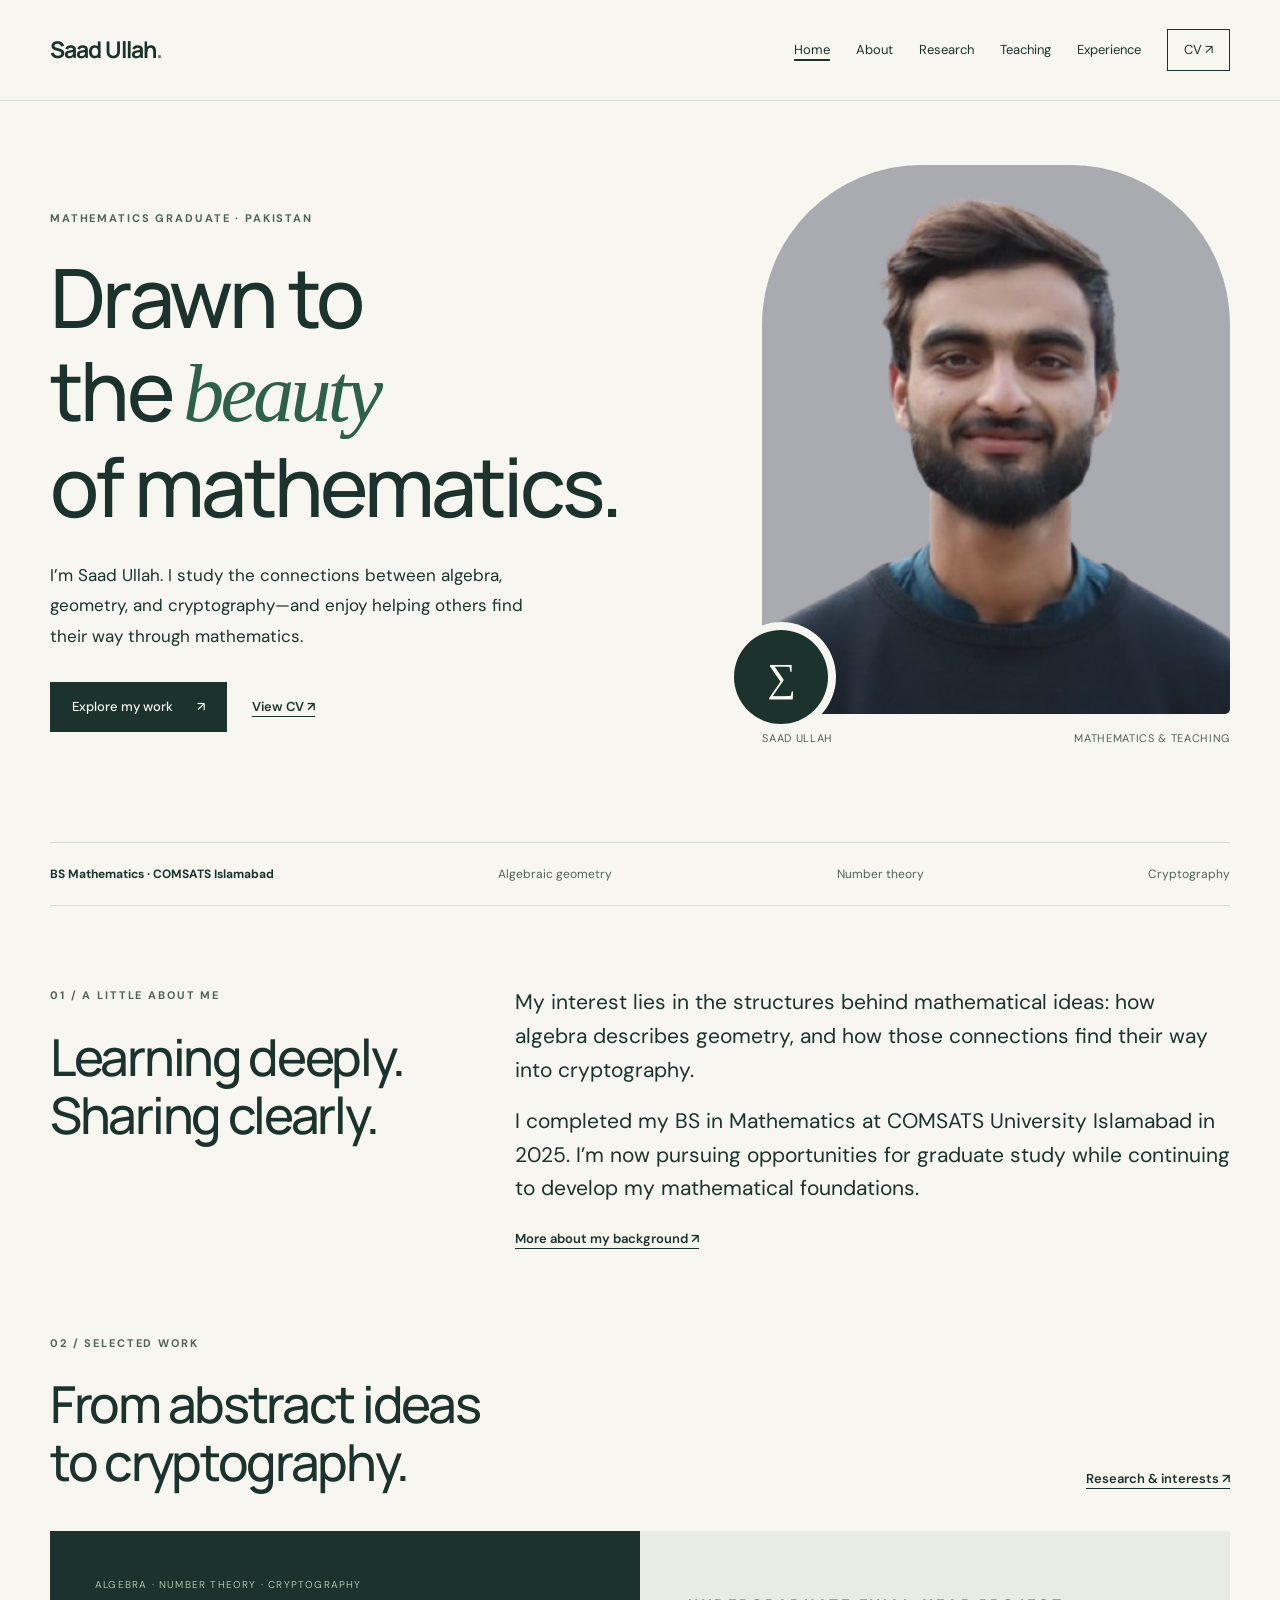
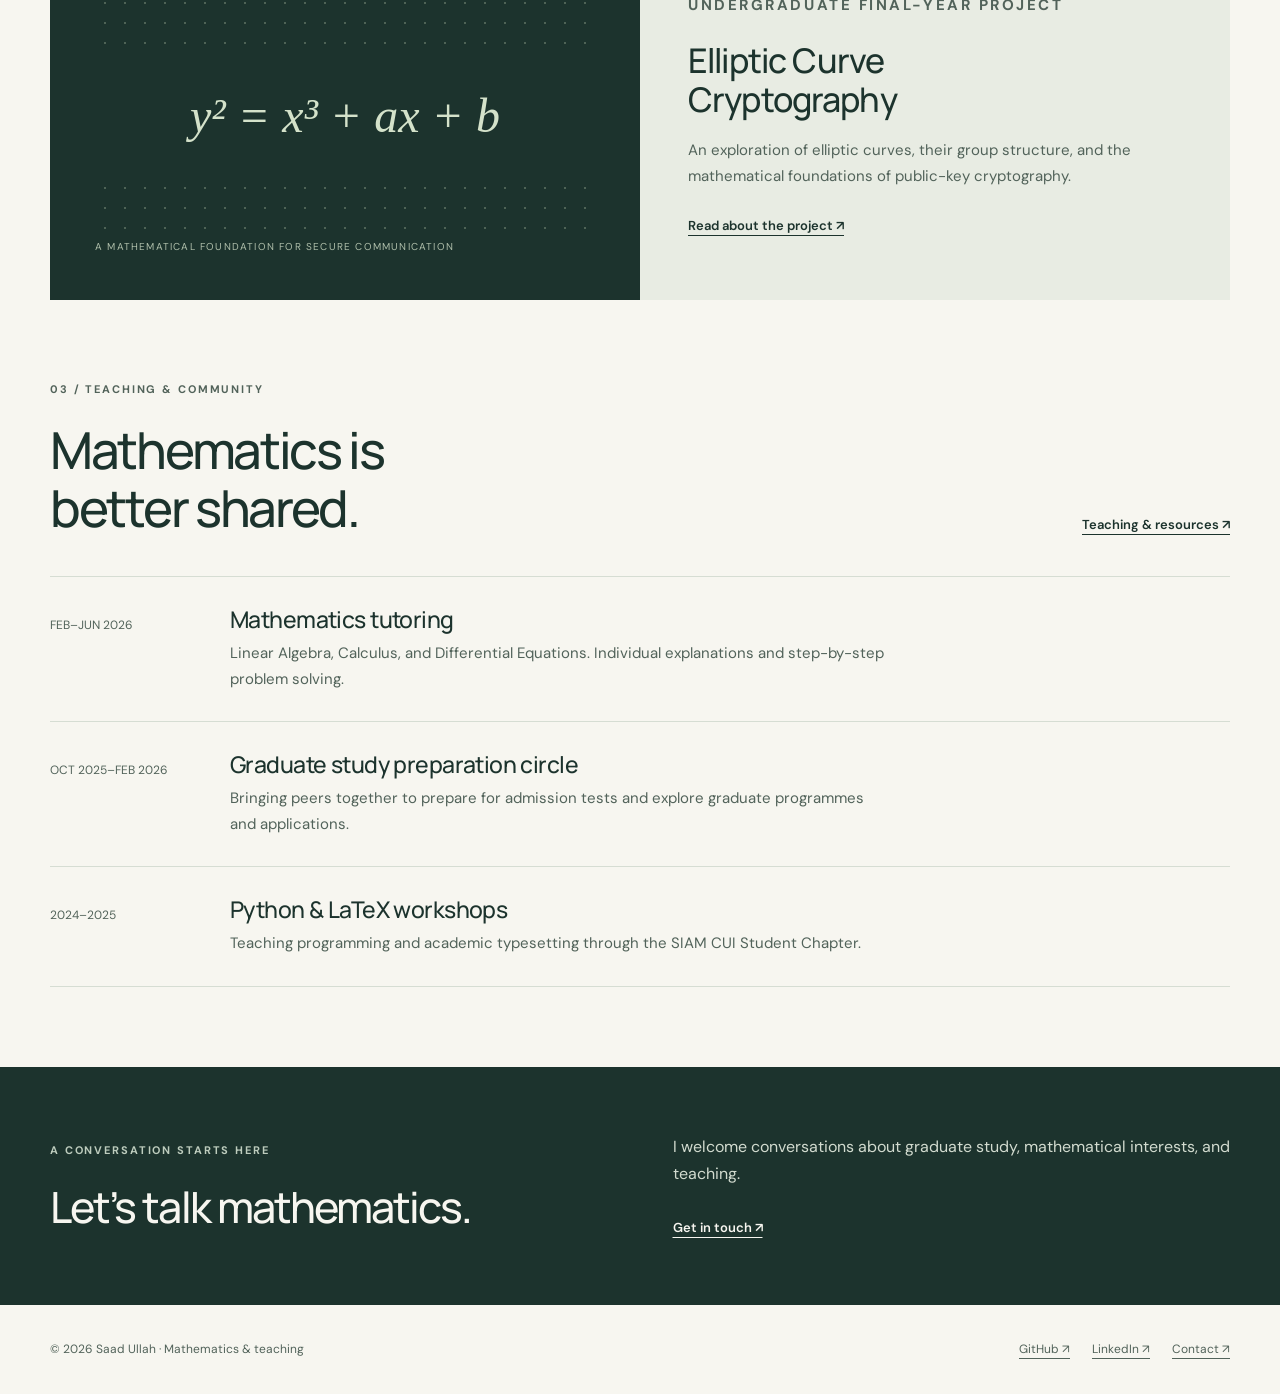
==== index.html @ 22670fd3 "Redesign academic portfolio with teaching, peer learning and resource pages" ====
<!doctype html>
<html lang="en"><head><meta charset="utf-8"><meta name="viewport" content="width=device-width, initial-scale=1"><title>Mathematics, curiosity &amp; connection | Saad Ullah</title><meta name="description" content="Saad Ullah is a mathematics graduate from COMSATS University Islamabad, interested in algebraic geometry, number theory, and elliptic curve cryptography."><meta name="theme-color" content="#1c332d"><meta property="og:title" content="Mathematics, curiosity &amp; connection | Saad Ullah"><meta property="og:description" content="Saad Ullah is a mathematics graduate from COMSATS University Islamabad, interested in algebraic geometry, number theory, and elliptic curve cryptography."><meta property="og:type" content="website"><meta property="og:image" content="https://saad-ullah.pages.dev/images/profile.png"><link rel="icon" href="assets/favicon.svg" type="image/svg+xml"><link rel="stylesheet" href="assets/site.css"><script src="assets/site.js" defer></script></head><body><a class="skip" href="#main">Skip to content</a><header class="site-header"><div class="wrap header-inner"><a class="brand" href="index.html">Saad Ullah<span>.</span></a><button class="menu-toggle" hidden aria-controls="navigation" aria-expanded="false" aria-label="Toggle navigation">Menu ☰</button><nav class="nav" id="navigation" aria-label="Main navigation"><a href="index.html" aria-current="page" >Home</a><a href="about.html"  >About</a><a href="research.html"  >Research</a><a href="teaching.html"  >Teaching</a><a href="achievements.html"  >Experience</a><a href="cv.html"  class="nav-cv">CV ↗</a></nav></div></header><main id="main"><div class="wrap"><section class="hero"><div><p class="eyebrow">Mathematics graduate · Pakistan</p><h1>Drawn to<br>the <em>beauty</em><br>of mathematics.</h1><p class="lead">I’m Saad Ullah. I study the connections between algebra, geometry, and cryptography—and enjoy helping others find their way through mathematics.</p><div class="actions"><a class="button" href="research.html">Explore my work <span>↗</span></a><a class="text-link" href="cv.html">View CV ↗</a></div></div><figure class="hero-media"><div class="portrait-frame"><img src="images/profile.png" alt="Saad Ullah" width="440" height="520" fetchpriority="high"></div><span class="hero-mark" aria-hidden="true">∑</span><figcaption class="portrait-caption"><span>SAAD ULLAH</span><span>MATHEMATICS &amp; TEACHING</span></figcaption></figure></section><div class="strip"><span>BS Mathematics · COMSATS Islamabad</span><span>Algebraic geometry</span><span>Number theory</span><span>Cryptography</span></div><section class="section intro-grid"><div><p class="eyebrow">01 / A little about me</p><h2>Learning deeply.<br>Sharing clearly.</h2></div><div class="intro-copy"><p>My interest lies in the structures behind mathematical ideas: how algebra describes geometry, and how those connections find their way into cryptography.</p><p>I completed my BS in Mathematics at COMSATS University Islamabad in 2025. I’m now pursuing opportunities for graduate study while continuing to develop my mathematical foundations.</p><a class="text-link" href="about.html">More about my background ↗</a></div></section><section class="section" style="padding-top:0"><div class="section-top"><div><p class="eyebrow">02 / Selected work</p><h2>From abstract ideas<br>to cryptography.</h2></div><a class="text-link" href="research.html">Research &amp; interests ↗</a></div><article class="feature"><div class="feature-art" aria-label="Elliptic curve equation"><small>Algebra · Number theory · Cryptography</small><div class="math-dots" aria-hidden="true"></div><p class="equation">y² = x³ + ax + b</p><div class="math-dots" aria-hidden="true"></div><small>A mathematical foundation for secure communication</small></div><div class="feature-copy"><p class="eyebrow">Undergraduate final-year project</p><h3>Elliptic Curve<br>Cryptography</h3><p>An exploration of elliptic curves, their group structure, and the mathematical foundations of public-key cryptography.</p><a class="text-link" href="research.html#ecc">Read about the project ↗</a></div></article></section><section class="section" style="padding-top:0"><div class="section-top"><div><p class="eyebrow">03 / Teaching &amp; community</p><h2>Mathematics is<br>better shared.</h2></div><a class="text-link" href="teaching.html">Teaching &amp; resources ↗</a></div><div class="rows"><article class="row"><p class="date">FEB–JUN 2026</p><div><h3>Mathematics tutoring</h3><p>Linear Algebra, Calculus, and Differential Equations. Individual explanations and step-by-step problem solving.</p></div></article><article class="row"><p class="date">OCT 2025–FEB 2026</p><div><h3>Graduate study preparation circle</h3><p>Bringing peers together to prepare for admission tests and explore graduate programmes and applications.</p></div></article><article class="row"><p class="date">2024–2025</p><div><h3>Python &amp; LaTeX workshops</h3><p>Teaching programming and academic typesetting through the SIAM CUI Student Chapter.</p></div></article></div></section></div></main><section class="dark-section"><div class="wrap dark-inner"><div><p class="eyebrow">A conversation starts here</p><h2>Let’s talk mathematics.</h2></div><div><p>I welcome conversations about graduate study, mathematical interests, and teaching.</p><div class="actions"><a class="text-link" href="mailto:saadabbasi3018@gmail.com">Get in touch ↗</a></div></div></div></section><footer class="footer"><div class="wrap footer-inner"><p>© 2026 Saad Ullah · Mathematics &amp; teaching</p><div class="footer-links"><a href="https://github.com/saadullah-m">GitHub ↗</a><a href="https://linkedin.com/in/saad-ullah-490305202">LinkedIn ↗</a><a href="contact.html">Contact ↗</a></div></div></footer></body></html>
---- assets/site.css ----
@import url('https://fonts.googleapis.com/css2?family=DM+Sans:wght@400;500;600;700&family=Manrope:wght@400;500;600;700;800&display=swap');
:root{--paper:#f7f6f0;--ink:#1c332d;--muted:#52635a;--line:#d6ddd3;--accent:#2d614b;--wash:#e8ece3;--white:#fffefa;--serif:Georgia,'Times New Roman',serif;--sans:'DM Sans',Arial,sans-serif;--head:'Manrope',Arial,sans-serif}
*{box-sizing:border-box}html{scroll-behavior:smooth;scroll-padding-top:100px}body{margin:0;background:var(--paper);color:var(--ink);font:16px/1.7 var(--sans)}a{color:inherit;text-underline-offset:5px}a:hover{color:var(--accent)}img{display:block;max-width:100%;height:auto}button{font:inherit;cursor:pointer}h1,h2,h3,p,figure{margin:0}h1,h2,h3{font-family:var(--head);font-weight:500;line-height:1.13;letter-spacing:-.045em}h1{font-size:clamp(44px,6.4vw,88px)}h2{font-size:clamp(30px,4vw,51px)}h3{font-size:25px;letter-spacing:-.025em}p+p{margin-top:18px}p{max-width:66ch}.wrap{width:min(1180px,calc(100% - 96px));margin:auto}.skip{position:fixed;top:-80px;left:16px;padding:12px;background:var(--ink);color:white;z-index:99}.skip:focus{top:10px}a:focus-visible,button:focus-visible,summary:focus-visible{outline:3px solid #a16b2e;outline-offset:5px}.site-header{border-bottom:1px solid var(--line);position:relative;z-index:10}.header-inner{min-height:100px;display:flex;align-items:center;justify-content:space-between;gap:24px}.brand{font-family:var(--head);font-size:23px;font-weight:700;text-decoration:none;letter-spacing:-1px}.brand span{color:#69836d}.nav{display:flex;align-items:center;gap:26px}.nav a{font-size:13px;text-decoration:none}.nav a[aria-current=page]{text-decoration:underline;text-decoration-thickness:2px}.nav .nav-cv{border:1px solid var(--ink);padding:9px 16px}.menu-toggle{display:none;background:none;border:1px solid var(--line);padding:8px 12px;color:var(--ink)}.eyebrow{text-transform:uppercase;letter-spacing:.17em;font-size:11px;font-weight:700;color:var(--muted);margin-bottom:23px}.hero{padding:64px 0 66px;display:grid;grid-template-columns:1.25fr 1fr;align-items:center;gap:65px}.hero h1 em{font-family:var(--serif);font-weight:400;color:var(--accent)}.hero .lead{font-size:17px;line-height:1.8;margin-top:27px;max-width:41ch}.hero-media{position:relative;padding:0 0 28px 28px}.portrait-frame{background:#dce4d8;overflow:hidden;aspect-ratio:4/4.7;border-radius:160px 160px 5px 5px}.portrait-frame img{width:100%;height:100%;object-fit:cover;object-position:50% 25%}.portrait-caption{display:flex;justify-content:space-between;font-size:11px;margin-top:15px;letter-spacing:.06em;color:var(--muted)}.hero-mark{position:absolute;left:0;bottom:52px;background:var(--ink);color:var(--paper);width:94px;height:94px;border-radius:50%;display:grid;place-items:center;font:italic 40px var(--serif);box-shadow:0 0 0 8px var(--paper)}.actions{display:flex;align-items:center;flex-wrap:wrap;gap:25px;margin-top:30px}.button{display:inline-flex;align-items:center;gap:24px;background:var(--ink);color:var(--paper);border:1px solid var(--ink);padding:13px 21px;font-size:13px;font-weight:500;text-decoration:none}.button:hover{background:var(--accent);color:white}.text-link{font-size:13px;font-weight:600}.strip{border-top:1px solid var(--line);border-bottom:1px solid var(--line);padding:21px 0;display:flex;align-items:center;justify-content:space-between;gap:20px;color:var(--muted);font-size:12px}.strip span:first-child{font-weight:700;color:var(--ink)}.section{padding:80px 0}.section-top{display:flex;align-items:end;justify-content:space-between;gap:30px;margin-bottom:40px}.section-top h2{max-width:17ch}.intro-grid{display:grid;grid-template-columns:.7fr 1.3fr;gap:80px}.intro-grid .intro-copy{font-size:21px;line-height:1.6}.intro-copy .text-link{display:inline-block;margin-top:23px}.feature{display:grid;grid-template-columns:1fr 1fr;background:var(--wash)}.feature-art{min-height:350px;background:var(--ink);color:#d4e2ca;display:flex;flex-direction:column;justify-content:center;padding:45px}.feature-art .equation{font:italic clamp(30px,3.8vw,48px) var(--serif);text-align:center;margin:35px 0}.feature-art small{font-size:10px;letter-spacing:.12em;text-transform:uppercase;opacity:.8}.math-dots{height:60px;background-image:radial-gradient(#b9c8ac 1.5px,transparent 1.5px);background-size:20px 20px;opacity:.32}.feature-copy{padding:48px;display:flex;flex-direction:column;justify-content:center}.feature-copy h3{font-size:34px;margin-bottom:20px}.feature-copy p{font-size:15px;color:var(--muted)}.feature-copy .text-link{margin-top:26px;align-self:start}.rows{border-top:1px solid var(--line)}.row{display:grid;grid-template-columns:150px 1fr auto;gap:30px;padding:29px 0;border-bottom:1px solid var(--line);align-items:start}.row .date{font-size:12px;color:var(--muted)}.row p{margin-top:9px;font-size:15px;color:var(--muted)}.row h3{font-size:23px}.row .number{font:italic 26px var(--serif);color:#7f9180}.dark-section{background:var(--ink);color:var(--paper);padding:66px 0}.dark-section .eyebrow{color:#bdccbd}.dark-section p{color:#d2dbcf}.dark-inner{display:grid;grid-template-columns:1fr 1fr;gap:65px;align-items:center}.dark-inner h2{font-size:43px}.dark-inner a{color:var(--paper)}.footer{padding:34px 0}.footer-inner{display:flex;justify-content:space-between;align-items:center;gap:20px;font-size:12px;color:var(--muted)}.footer-links{display:flex;gap:22px}.page-heading{padding:70px 0 55px;border-bottom:1px solid var(--line)}.page-heading h1{font-size:clamp(44px,5.5vw,70px)}.page-heading .lead{margin-top:24px;color:var(--muted);font-size:19px;max-width:55ch}.prose{max-width:760px}.prose h2{font-size:32px;margin:40px 0 20px}.prose h2:first-child{margin-top:0}.prose h3{margin:25px 0 12px}.prose p,.prose li{color:var(--muted)}.split{display:grid;grid-template-columns:1.5fr .7fr;gap:70px}.aside{padding:30px;background:var(--wash);align-self:start}.aside h2,.aside h3{font-size:23px;margin-bottom:18px}.aside p{font-size:14px}.aside img{margin-bottom:25px}.tag-list{display:flex;flex-wrap:wrap;gap:9px;margin-top:20px}.tag{padding:5px 11px;border:1px solid var(--line);font-size:12px}.resource-grid{display:grid;grid-template-columns:1fr 1fr;gap:35px}.resource-group{border-top:1px solid var(--line);padding-top:23px}.resource-group h3{margin-bottom:20px}.resource-link{display:flex;justify-content:space-between;gap:15px;padding:13px 0;border-bottom:1px solid var(--line);font-size:14px;text-decoration:none}.resource-link span:last-child{flex-shrink:0}.cert-grid{display:grid;grid-template-columns:repeat(3,1fr);gap:28px}.cert{border-bottom:1px solid var(--line);padding-bottom:20px;text-decoration:none}.cert img{width:100%;height:210px;object-fit:contain;background:white;margin-bottom:15px}.cert h3{font-size:17px;line-height:1.4}.cert p{font-size:12px;color:var(--muted);margin-top:8px}.contact-big{font-size:clamp(18px,3.4vw,40px);letter-spacing:-.03em;overflow-wrap:anywhere}.contact-list{margin-top:35px}.contact-list a{display:block;padding:17px 0;border-bottom:1px solid var(--line);text-decoration:none}.cv{max-width:900px;margin:auto}.cv .row{grid-template-columns:150px 1fr}.cv h2{font-size:27px;margin:40px 0 20px}.cv h3{font-size:20px}.cv ul{padding-left:20px}.note{font-size:13px;color:var(--muted);margin-top:15px}.print-button{margin-bottom:25px}.empty-space{margin-top:30px}details{border-top:1px solid var(--line);padding:18px 0}summary{cursor:pointer;font-weight:600}details p{padding-top:14px}
@media(min-width:1400px){.hero{padding-top:85px;padding-bottom:85px}}
@media(max-width:1000px){.wrap{width:calc(100% - 56px)}.nav{gap:16px}.hero{gap:30px}.hero h1{font-size:60px}.feature-copy{padding:30px}.intro-grid{gap:35px}.split{gap:35px}}
@media(max-width:800px){.wrap{width:calc(100% - 40px)}.header-inner{min-height:80px;flex-wrap:wrap;padding:17px 0}.nav{width:100%;flex-wrap:wrap;gap:18px;padding-bottom:12px}.js .nav{display:none}.js .nav.is-open{display:flex}.js .menu-toggle{display:block}.hero{grid-template-columns:1fr 0.8fr;padding-top:42px;gap:20px}.hero h1{font-size:47px}.hero .lead{font-size:15px}.hero-media{padding-left:10px}.hero-mark{width:68px;height:68px;font-size:30px}.portrait-caption{font-size:9px}.strip{flex-wrap:wrap;justify-content:start;gap:12px 25px}.section{padding:55px 0}.intro-grid,.split,.dark-inner{grid-template-columns:1fr;gap:30px}.intro-copy{max-width:45ch}.row{grid-template-columns:115px 1fr;gap:20px}.row .number{display:none}.cert-grid{grid-template-columns:repeat(2,1fr)}.dark-inner h2{font-size:36px}}
@media(max-width:560px){.hero{grid-template-columns:1fr;gap:38px}.hero h1{font-size:57px;max-width:9ch}.hero .lead{max-width:38ch}.hero-media{width:min(100%,340px);justify-self:center}.portrait-frame{aspect-ratio:1/1.1}.hero-mark{left:0}.section-top{align-items:start;flex-direction:column;gap:20px}.feature{grid-template-columns:1fr}.feature-art{min-height:240px;padding:30px}.feature-copy{padding:30px}.row,.cv .row{grid-template-columns:1fr;gap:10px}.row h3{font-size:22px}.resource-grid,.cert-grid{grid-template-columns:1fr}.cert img{height:260px}.footer-inner{align-items:start;flex-direction:column}.footer-links{flex-wrap:wrap}.page-heading{padding:45px 0 35px}.page-heading .lead{font-size:17px}.actions{gap:22px}.intro-grid .intro-copy{font-size:19px}}
@media(prefers-reduced-motion:reduce){html{scroll-behavior:auto}}
@media print{body{background:white;font:11pt/1.45 Arial,sans-serif;color:#111}.site-header,.footer,.dark-section,.skip,.print-button,.cv-note{display:none!important}.wrap{width:100%}.section,.page-heading{padding:15px 0}.page-heading h1{font-size:30pt}.page-heading .lead{font-size:11pt}.cv h2{font-size:17pt;margin:20px 0 12px}.cv h3{font-size:12pt}.cv .row{display:block;padding:12px 0;break-inside:avoid}.row p,.row .date,.prose p{color:#222}.tag{border:none;padding:0}.cv a{text-decoration:none}.cv ul{margin:8px 0}h2,h3{break-after:avoid}@page{size:A4;margin:16mm}}
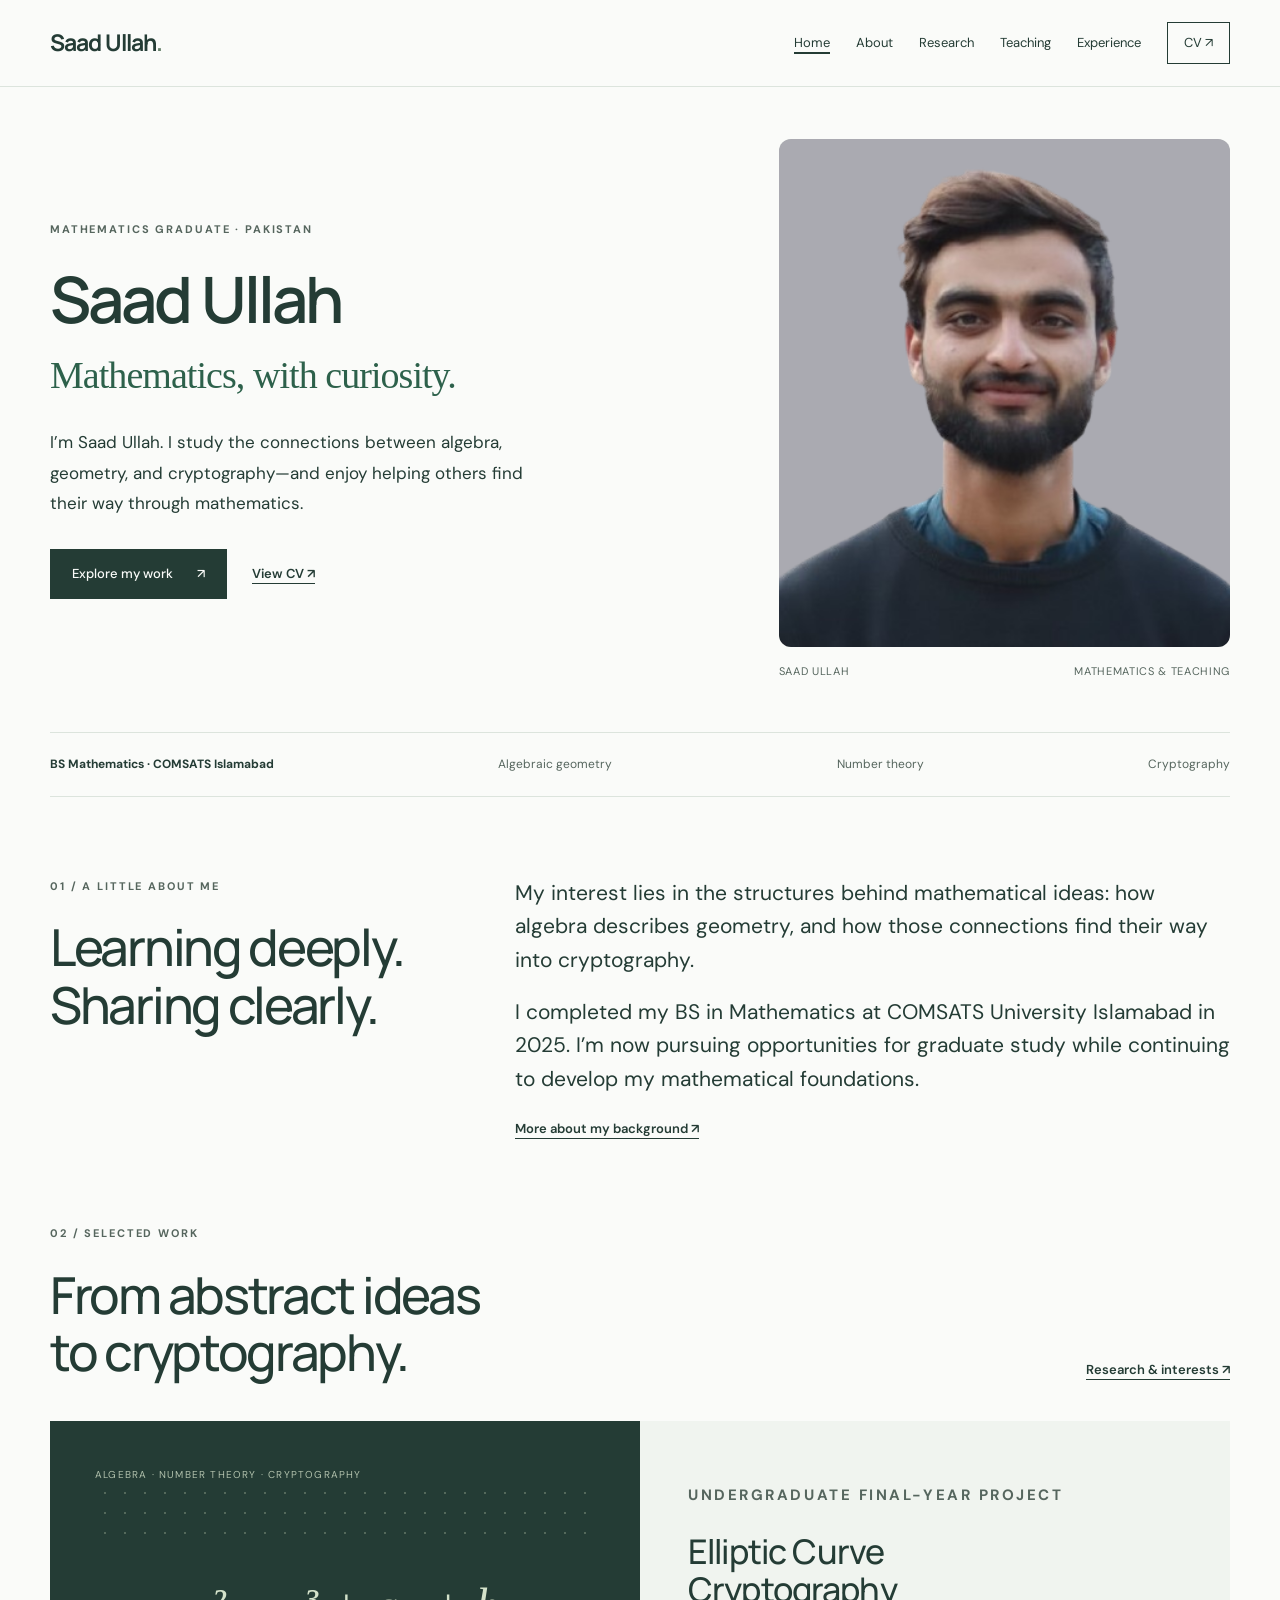
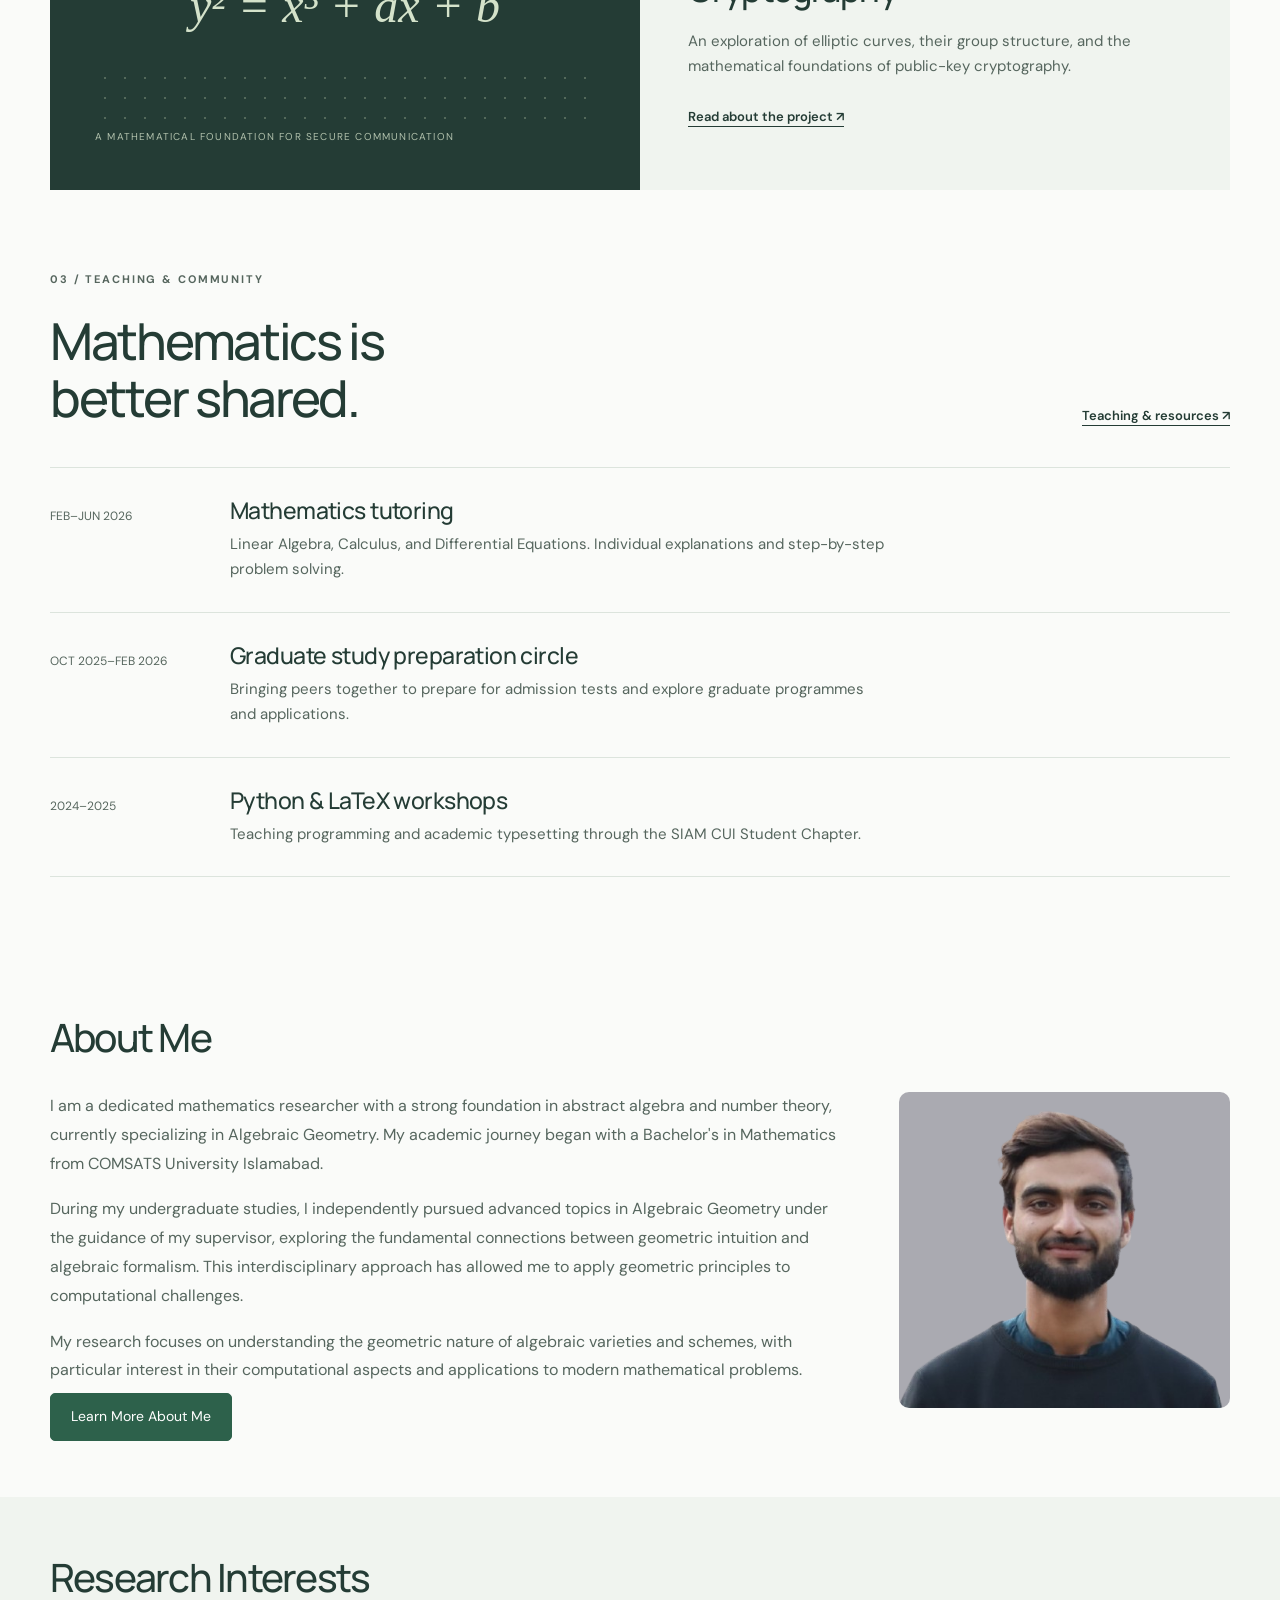
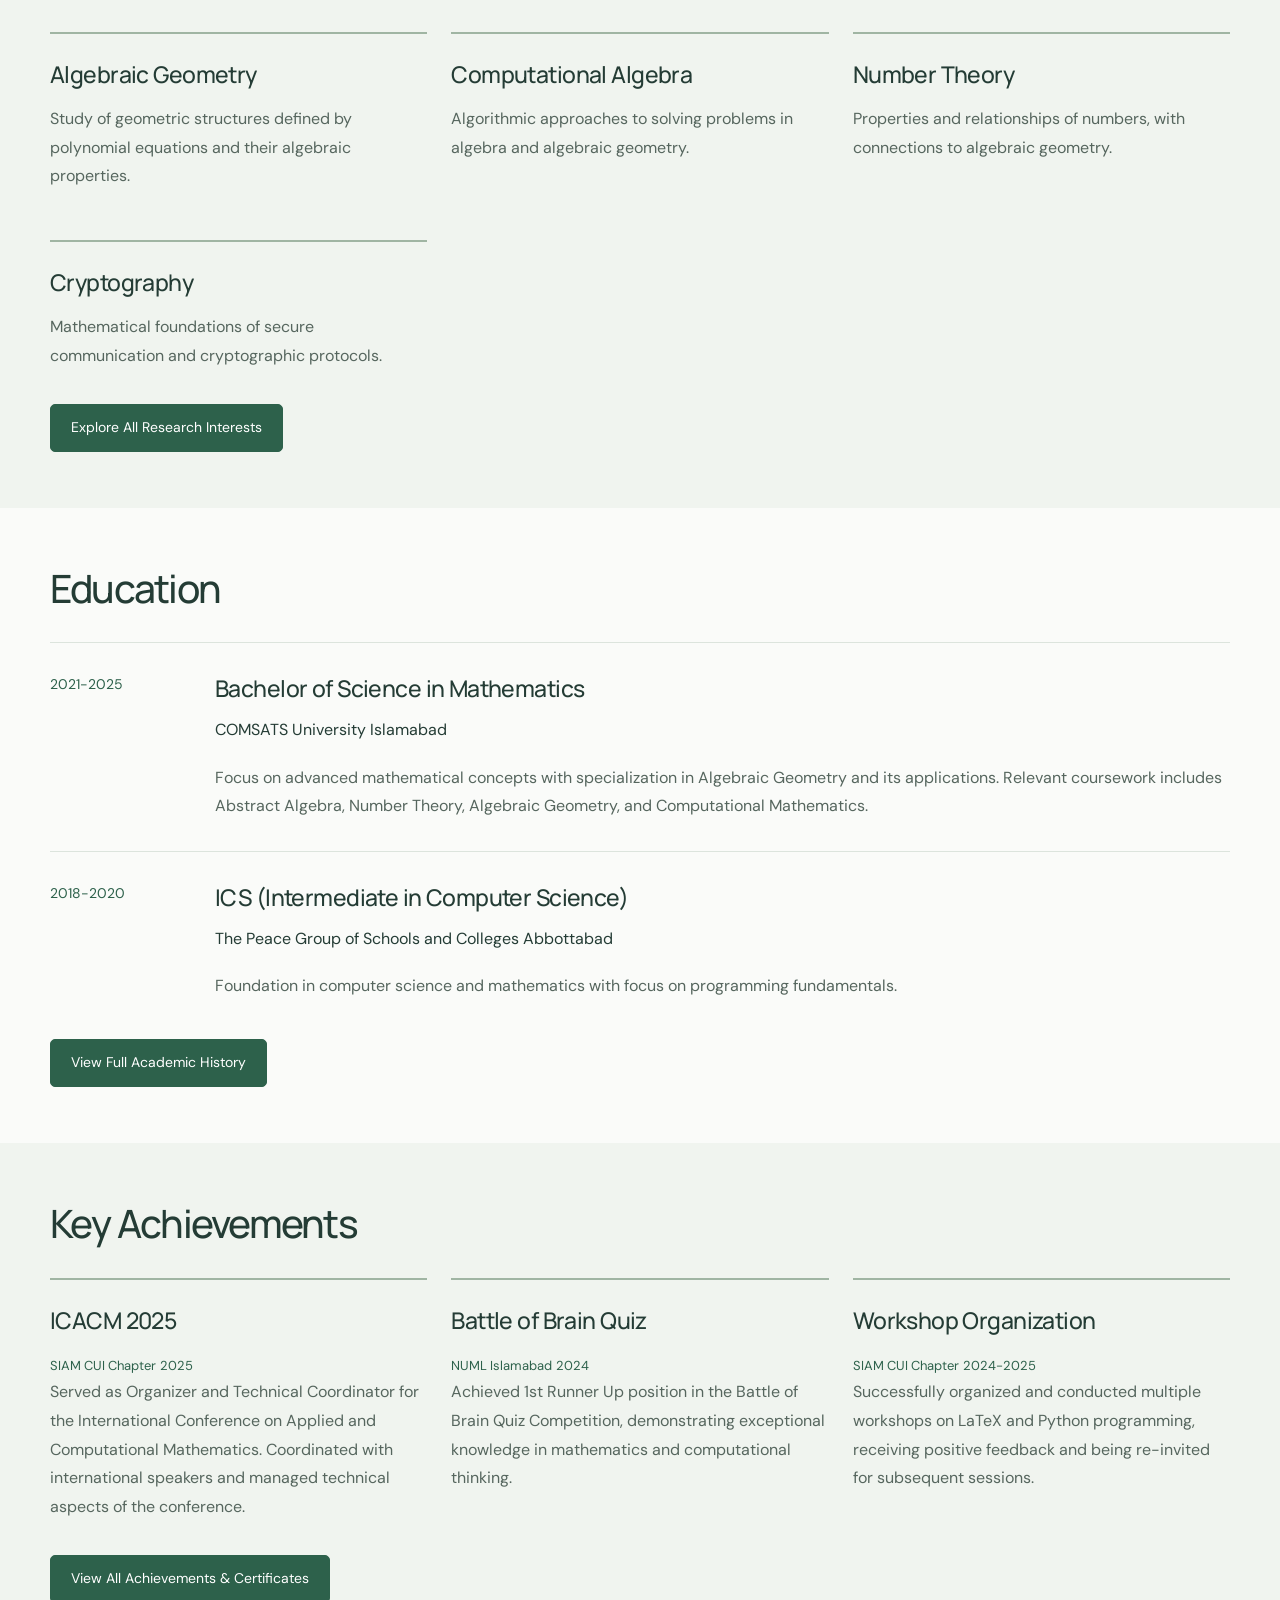
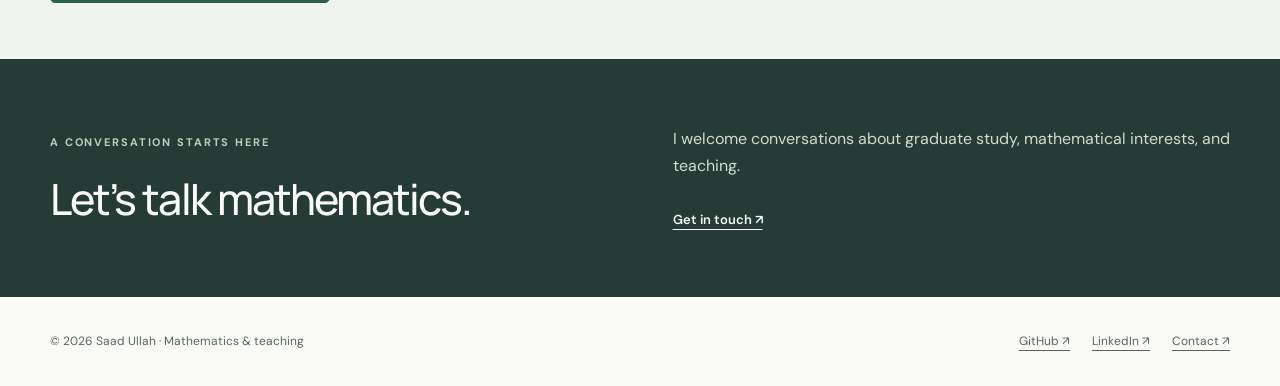
==== commit e4322a13: "Restore full academic content, photos and complete resource placeholders" ====
--- a/index.html
+++ b/index.html
@@ -1,2 +1,133 @@
 <!doctype html>
-<html lang="en"><head><meta charset="utf-8"><meta name="viewport" content="width=device-width, initial-scale=1"><title>Mathematics, curiosity &amp; connection | Saad Ullah</title><meta name="description" content="Saad Ullah is a mathematics graduate from COMSATS University Islamabad, interested in algebraic geometry, number theory, and elliptic curve cryptography."><meta name="theme-color" content="#1c332d"><meta property="og:title" content="Mathematics, curiosity &amp; connection | Saad Ullah"><meta property="og:description" content="Saad Ullah is a mathematics graduate from COMSATS University Islamabad, interested in algebraic geometry, number theory, and elliptic curve cryptography."><meta property="og:type" content="website"><meta property="og:image" content="https://saad-ullah.pages.dev/images/profile.png"><link rel="icon" href="assets/favicon.svg" type="image/svg+xml"><link rel="stylesheet" href="assets/site.css"><script src="assets/site.js" defer></script></head><body><a class="skip" href="#main">Skip to content</a><header class="site-header"><div class="wrap header-inner"><a class="brand" href="index.html">Saad Ullah<span>.</span></a><button class="menu-toggle" hidden aria-controls="navigation" aria-expanded="false" aria-label="Toggle navigation">Menu ☰</button><nav class="nav" id="navigation" aria-label="Main navigation"><a href="index.html" aria-current="page" >Home</a><a href="about.html"  >About</a><a href="research.html"  >Research</a><a href="teaching.html"  >Teaching</a><a href="achievements.html"  >Experience</a><a href="cv.html"  class="nav-cv">CV ↗</a></nav></div></header><main id="main"><div class="wrap"><section class="hero"><div><p class="eyebrow">Mathematics graduate · Pakistan</p><h1>Drawn to<br>the <em>beauty</em><br>of mathematics.</h1><p class="lead">I’m Saad Ullah. I study the connections between algebra, geometry, and cryptography—and enjoy helping others find their way through mathematics.</p><div class="actions"><a class="button" href="research.html">Explore my work <span>↗</span></a><a class="text-link" href="cv.html">View CV ↗</a></div></div><figure class="hero-media"><div class="portrait-frame"><img src="images/profile.png" alt="Saad Ullah" width="440" height="520" fetchpriority="high"></div><span class="hero-mark" aria-hidden="true">∑</span><figcaption class="portrait-caption"><span>SAAD ULLAH</span><span>MATHEMATICS &amp; TEACHING</span></figcaption></figure></section><div class="strip"><span>BS Mathematics · COMSATS Islamabad</span><span>Algebraic geometry</span><span>Number theory</span><span>Cryptography</span></div><section class="section intro-grid"><div><p class="eyebrow">01 / A little about me</p><h2>Learning deeply.<br>Sharing clearly.</h2></div><div class="intro-copy"><p>My interest lies in the structures behind mathematical ideas: how algebra describes geometry, and how those connections find their way into cryptography.</p><p>I completed my BS in Mathematics at COMSATS University Islamabad in 2025. I’m now pursuing opportunities for graduate study while continuing to develop my mathematical foundations.</p><a class="text-link" href="about.html">More about my background ↗</a></div></section><section class="section" style="padding-top:0"><div class="section-top"><div><p class="eyebrow">02 / Selected work</p><h2>From abstract ideas<br>to cryptography.</h2></div><a class="text-link" href="research.html">Research &amp; interests ↗</a></div><article class="feature"><div class="feature-art" aria-label="Elliptic curve equation"><small>Algebra · Number theory · Cryptography</small><div class="math-dots" aria-hidden="true"></div><p class="equation">y² = x³ + ax + b</p><div class="math-dots" aria-hidden="true"></div><small>A mathematical foundation for secure communication</small></div><div class="feature-copy"><p class="eyebrow">Undergraduate final-year project</p><h3>Elliptic Curve<br>Cryptography</h3><p>An exploration of elliptic curves, their group structure, and the mathematical foundations of public-key cryptography.</p><a class="text-link" href="research.html#ecc">Read about the project ↗</a></div></article></section><section class="section" style="padding-top:0"><div class="section-top"><div><p class="eyebrow">03 / Teaching &amp; community</p><h2>Mathematics is<br>better shared.</h2></div><a class="text-link" href="teaching.html">Teaching &amp; resources ↗</a></div><div class="rows"><article class="row"><p class="date">FEB–JUN 2026</p><div><h3>Mathematics tutoring</h3><p>Linear Algebra, Calculus, and Differential Equations. Individual explanations and step-by-step problem solving.</p></div></article><article class="row"><p class="date">OCT 2025–FEB 2026</p><div><h3>Graduate study preparation circle</h3><p>Bringing peers together to prepare for admission tests and explore graduate programmes and applications.</p></div></article><article class="row"><p class="date">2024–2025</p><div><h3>Python &amp; LaTeX workshops</h3><p>Teaching programming and academic typesetting through the SIAM CUI Student Chapter.</p></div></article></div></section></div></main><section class="dark-section"><div class="wrap dark-inner"><div><p class="eyebrow">A conversation starts here</p><h2>Let’s talk mathematics.</h2></div><div><p>I welcome conversations about graduate study, mathematical interests, and teaching.</p><div class="actions"><a class="text-link" href="mailto:saadabbasi3018@gmail.com">Get in touch ↗</a></div></div></div></section><footer class="footer"><div class="wrap footer-inner"><p>© 2026 Saad Ullah · Mathematics &amp; teaching</p><div class="footer-links"><a href="https://github.com/saadullah-m">GitHub ↗</a><a href="https://linkedin.com/in/saad-ullah-490305202">LinkedIn ↗</a><a href="contact.html">Contact ↗</a></div></div></footer></body></html>+<html lang="en"><head><meta charset="utf-8"><meta name="viewport" content="width=device-width, initial-scale=1"><title>Mathematics, curiosity &amp; connection | Saad Ullah</title><meta name="description" content="Saad Ullah is a mathematics graduate from COMSATS University Islamabad, interested in algebraic geometry, number theory, and elliptic curve cryptography."><meta name="theme-color" content="#1c332d"><meta property="og:title" content="Mathematics, curiosity &amp; connection | Saad Ullah"><meta property="og:description" content="Saad Ullah is a mathematics graduate from COMSATS University Islamabad, interested in algebraic geometry, number theory, and elliptic curve cryptography."><meta property="og:type" content="website"><meta property="og:image" content="https://saad-ullah.pages.dev/images/profile.png"><link rel="icon" href="assets/favicon.svg" type="image/svg+xml"><link rel="stylesheet" href="assets/site.css"><script src="assets/site.js" defer></script><link rel="stylesheet" href="assets/details.css"></head><body><a class="skip" href="#main">Skip to content</a><header class="site-header"><div class="wrap header-inner"><a class="brand" href="index.html">Saad Ullah<span>.</span></a><button class="menu-toggle" hidden aria-controls="navigation" aria-expanded="false" aria-label="Toggle navigation">Menu ☰</button><nav class="nav" id="navigation" aria-label="Main navigation"><a href="index.html" aria-current="page" >Home</a><a href="about.html"  >About</a><a href="research.html"  >Research</a><a href="teaching.html"  >Teaching</a><a href="achievements.html"  >Experience</a><a href="cv.html"  class="nav-cv">CV ↗</a></nav></div></header><main id="main"><div class="wrap"><section class="hero"><div><p class="eyebrow">Mathematics graduate · Pakistan</p><h1>Saad Ullah<span class="hero-subheading">Mathematics, with curiosity.</span></h1><p class="lead">I’m Saad Ullah. I study the connections between algebra, geometry, and cryptography—and enjoy helping others find their way through mathematics.</p><div class="actions"><a class="button" href="research.html">Explore my work <span>↗</span></a><a class="text-link" href="cv.html">View CV ↗</a></div></div><figure class="hero-media"><div class="portrait-frame"><img src="images/profile.png" alt="Saad Ullah" width="440" height="520" fetchpriority="high"></div><figcaption class="portrait-caption"><span>SAAD ULLAH</span><span>MATHEMATICS &amp; TEACHING</span></figcaption></figure></section><div class="strip"><span>BS Mathematics · COMSATS Islamabad</span><span>Algebraic geometry</span><span>Number theory</span><span>Cryptography</span></div><section class="section intro-grid"><div><p class="eyebrow">01 / A little about me</p><h2>Learning deeply.<br>Sharing clearly.</h2></div><div class="intro-copy"><p>My interest lies in the structures behind mathematical ideas: how algebra describes geometry, and how those connections find their way into cryptography.</p><p>I completed my BS in Mathematics at COMSATS University Islamabad in 2025. I’m now pursuing opportunities for graduate study while continuing to develop my mathematical foundations.</p><a class="text-link" href="about.html">More about my background ↗</a></div></section><section class="section" style="padding-top:0"><div class="section-top"><div><p class="eyebrow">02 / Selected work</p><h2>From abstract ideas<br>to cryptography.</h2></div><a class="text-link" href="research.html">Research &amp; interests ↗</a></div><article class="feature"><div class="feature-art" aria-label="Elliptic curve equation"><small>Algebra · Number theory · Cryptography</small><div class="math-dots" aria-hidden="true"></div><p class="equation">y² = x³ + ax + b</p><div class="math-dots" aria-hidden="true"></div><small>A mathematical foundation for secure communication</small></div><div class="feature-copy"><p class="eyebrow">Undergraduate final-year project</p><h3>Elliptic Curve<br>Cryptography</h3><p>An exploration of elliptic curves, their group structure, and the mathematical foundations of public-key cryptography.</p><a class="text-link" href="research.html#fyp-project">Read about the project ↗</a></div></article></section><section class="section" style="padding-top:0"><div class="section-top"><div><p class="eyebrow">03 / Teaching &amp; community</p><h2>Mathematics is<br>better shared.</h2></div><a class="text-link" href="teaching.html">Teaching &amp; resources ↗</a></div><div class="rows"><article class="row"><p class="date">FEB–JUN 2026</p><div><h3>Mathematics tutoring</h3><p>Linear Algebra, Calculus, and Differential Equations. Individual explanations and step-by-step problem solving.</p></div></article><article class="row"><p class="date">OCT 2025–FEB 2026</p><div><h3>Graduate study preparation circle</h3><p>Bringing peers together to prepare for admission tests and explore graduate programmes and applications.</p></div></article><article class="row"><p class="date">2024–2025</p><div><h3>Python &amp; LaTeX workshops</h3><p>Teaching programming and academic typesetting through the SIAM CUI Student Chapter.</p></div></article></div></section></div><div class="restored-content"><section id="about-preview" class="about-preview main-section" id="about">
+        <div class="container">
+            <div class="section-header">
+                <h2 class="section-title">About Me</h2>
+            </div>
+            <div class="about-content">
+                <div class="about-text">
+                    <p>I am a dedicated mathematics researcher with a strong foundation in abstract algebra and number theory, currently specializing in Algebraic Geometry. My academic journey began with a Bachelor's in Mathematics from COMSATS University Islamabad.</p>
+                    
+                    <p>During my undergraduate studies, I independently pursued advanced topics in Algebraic Geometry under the guidance of my supervisor, exploring the fundamental connections between geometric intuition and algebraic formalism. This interdisciplinary approach has allowed me to apply geometric principles to computational challenges.</p>
+                    
+                    <p>My research focuses on understanding the geometric nature of algebraic varieties and schemes, with particular interest in their computational aspects and applications to modern mathematical problems.</p>
+                    
+                    <div class="btn-container">
+                        <a href="about.html" class="btn btn-primary">
+                             Learn More About Me
+                        </a>
+                    </div>
+                </div>
+                <div>
+                    <img  src="images/profile.png" alt="Saad Ullah" class="profile-image" loading="lazy">
+                </div>
+            </div>
+        </div>
+    </section>
+<section id="research-interests" class="research-interests main-section" id="research">
+        <div class="container">
+            <div class="section-header">
+                <h2 class="section-title">Research Interests</h2>
+            </div>
+            <div class="interests-grid">
+                <div class="interest-card">
+                    <div class="interest-icon">
+                        
+                    </div>
+                    <h3>Algebraic Geometry</h3>
+                    <p>Study of geometric structures defined by polynomial equations and their algebraic properties.</p>
+                </div>
+                <div class="interest-card">
+                    <div class="interest-icon">
+                        
+                    </div>
+                    <h3>Computational Algebra</h3>
+                    <p>Algorithmic approaches to solving problems in algebra and algebraic geometry.</p>
+                </div>
+                <div class="interest-card">
+                    <div class="interest-icon">
+                        
+                    </div>
+                    <h3>Number Theory</h3>
+                    <p>Properties and relationships of numbers, with connections to algebraic geometry.</p>
+                </div>
+                <div class="interest-card">
+                    <div class="interest-icon">
+                        
+                    </div>
+                    <h3>Cryptography</h3>
+                    <p>Mathematical foundations of secure communication and cryptographic protocols.</p>
+                </div>
+            </div>
+            <div class="btn-center">
+                <a href="research.html" class="btn btn-primary">
+                     Explore All Research Interests
+                </a>
+            </div>
+        </div>
+    </section>
+<section id="education-preview" class="education-preview main-section" id="education">
+        <div class="container">
+            <div class="section-header">
+                <h2 class="section-title">Education</h2>
+            </div>
+            <div class="timeline">
+                <div class="timeline-item">
+                    <div class="timeline-date">2021-2025</div>
+                    <div class="timeline-content">
+                        <h3>Bachelor of Science in Mathematics</h3>
+                        <div class="institution">COMSATS University Islamabad</div>
+                        <p>Focus on advanced mathematical concepts with specialization in Algebraic Geometry and its applications. Relevant coursework includes Abstract Algebra, Number Theory, Algebraic Geometry, and Computational Mathematics.</p>
+                    </div>
+                </div>
+                
+                <div class="timeline-item">
+                    <div class="timeline-date">2018-2020</div>
+                    <div class="timeline-content">
+                        <h3>ICS (Intermediate in Computer Science)</h3>
+                        <div class="institution">The Peace Group of Schools and Colleges Abbottabad</div>
+                        <p>Foundation in computer science and mathematics with focus on programming fundamentals.</p>
+                    </div>
+                </div>
+            </div>
+            <div class="btn-center">
+                <a href="education.html" class="btn btn-primary">
+                     View Full Academic History
+                </a>
+            </div>
+        </div>
+    </section>
+<section id="achievements-section" class="achievements-section main-section" id="achievements">
+        <div class="container">
+            <div class="section-header">
+                <h2 class="section-title">Key Achievements</h2>
+            </div>
+            <div class="achievements-grid">
+                <div class="achievement-card">
+                    <h3> ICACM 2025</h3>
+                    <span class="achievement-issuer">SIAM CUI Chapter</span>
+                    <span class="achievement-date">2025</span>
+                    <p>Served as Organizer and Technical Coordinator for the International Conference on Applied and Computational Mathematics. Coordinated with international speakers and managed technical aspects of the conference.</p>
+                </div>
+                
+                <div class="achievement-card">
+                    <h3> Battle of Brain Quiz</h3>
+                    <span class="achievement-issuer">NUML Islamabad</span>
+                    <span class="achievement-date">2024</span>
+                    <p>Achieved 1st Runner Up position in the Battle of Brain Quiz Competition, demonstrating exceptional knowledge in mathematics and computational thinking.</p>
+                </div>
+                
+                <div class="achievement-card">
+                    <h3> Workshop Organization</h3>
+                    <span class="achievement-issuer">SIAM CUI Chapter</span>
+                    <span class="achievement-date">2024-2025</span>
+                    <p>Successfully organized and conducted multiple workshops on LaTeX and Python programming, receiving positive feedback and being re-invited for subsequent sessions.</p>
+                </div>
+            </div>
+            <div class="btn-center">
+                <a href="achievements.html" class="btn btn-primary">
+                     View All Achievements & Certificates
+                </a>
+            </div>
+        </div>
+    </section></div></main><section class="dark-section"><div class="wrap dark-inner"><div><p class="eyebrow">A conversation starts here</p><h2>Let’s talk mathematics.</h2></div><div><p>I welcome conversations about graduate study, mathematical interests, and teaching.</p><div class="actions"><a class="text-link" href="mailto:saadabbasi3018@gmail.com">Get in touch ↗</a></div></div></div></section><footer class="footer"><div class="wrap footer-inner"><p>© 2026 Saad Ullah · Mathematics &amp; teaching</p><div class="footer-links"><a href="https://github.com/saadullah-m">GitHub ↗</a><a href="https://linkedin.com/in/saad-ullah-490305202">LinkedIn ↗</a><a href="contact.html">Contact ↗</a></div></div></footer></body></html>
--- a/assets/details.css
+++ b/assets/details.css
@@ -0,0 +1,7 @@
+/* A quieter, content-first visual refinement shared by the complete archive. */
+:root{--paper:#fafbf9;--ink:#243c35;--wash:#f0f4ef;--line:#dce4dd;--muted:#56665e}
+.site-header{background:var(--paper)}.header-inner{min-height:86px}.hero{gap:65px;padding-top:52px;padding-bottom:52px;grid-template-columns:1.25fr .85fr}.hero h1{font-size:clamp(42px,5vw,66px);font-weight:600;line-height:1.15}.hero-subheading{display:block;font:400 clamp(24px,3vw,38px)/1.3 var(--serif);letter-spacing:-.025em;margin-top:15px;color:var(--accent)}.hero-media{padding:0}.portrait-frame{border-radius:12px;aspect-ratio:4/4.5;background:#e6ece3}.hero .lead{font-size:17px}.page-heading{padding:52px 0 36px}.page-heading h1{font-size:clamp(36px,4.5vw,58px)}.section-nav{display:flex;gap:12px 22px;flex-wrap:wrap;padding-top:18px;padding-bottom:18px;border-bottom:1px solid var(--line);font-size:13px}.section-nav a{text-decoration:none}.section-nav a:hover{text-decoration:underline}.restored-content{color:var(--ink)}.restored-content .container{width:min(1180px,calc(100% - 96px));margin:auto}.restored-content section{padding:56px 0;scroll-margin-top:20px}.restored-content section:nth-child(even){background:#f0f4ef}.restored-content .section-header{margin-bottom:30px;text-align:left}.restored-content .section-title{font-size:clamp(28px,3.2vw,39px);line-height:1.25;margin-bottom:20px}.restored-content h3{font-size:23px;line-height:1.35}.restored-content p{line-height:1.8;max-width:none;color:var(--muted);font-size:16px}.restored-content p+p{margin-top:17px}.restored-content ul{padding-left:22px;line-height:1.8;color:var(--muted)}.restored-content li+li{margin-top:7px}.restored-content .workshop-item{background:var(--white);border:1px solid var(--line);border-radius:10px;padding:34px;margin-bottom:32px;overflow:hidden}.restored-content .workshop-header{display:flex;justify-content:space-between;align-items:start;gap:28px;padding-bottom:23px;margin-bottom:24px;border-bottom:1px solid var(--line)}.restored-content .workshop-title{font-size:27px;max-width:34ch}.restored-content .workshop-role,.restored-content .supervisor-role{display:block;font-size:14px;color:var(--accent);margin-top:10px;font-weight:600}.restored-content .workshop-date{font-size:12px;white-space:nowrap;border-radius:5px;padding:6px 12px;background:var(--wash)}.restored-content .workshop-content{display:block}.restored-content .workshop-description{max-width:87ch}.restored-content .workshop-images,.restored-content .workshop-images-latex{display:grid;grid-template-columns:1fr 1fr;gap:20px;margin-top:28px}.restored-content .workshop-images img,.restored-content .workshop-images-latex img{width:100%;height:340px;object-fit:contain;background:#f3f4f0;border:1px solid var(--line);border-radius:6px;cursor:zoom-in}.restored-content .workshop-details{display:grid;grid-template-columns:repeat(4,1fr);gap:20px;margin-top:26px;padding-top:23px;border-top:1px solid var(--line)}.restored-content .detail-label{font-size:11px;letter-spacing:.09em;text-transform:uppercase;color:var(--muted);margin-bottom:5px}.restored-content .detail-value{font-size:14px;line-height:1.6}.restored-content .detail-icon,.restored-content .language-icon,.restored-content .language-videos-icon,.restored-content .interest-icon,.restored-content .stat-icon{display:none}.restored-content .overview-content{display:grid;grid-template-columns:1.7fr .8fr;gap:44px;align-items:start}.restored-content .research-highlights{padding:28px;background:#edf2e9;border-radius:8px;border:1px solid var(--line)}.restored-content .research-highlights h3{margin-bottom:16px}.restored-content .highlights-list{padding-left:20px}.restored-content .project-card{border:1px solid var(--line);border-radius:10px;background:var(--white);overflow:hidden}.restored-content .project-header{padding:28px 34px;border-bottom:1px solid var(--line);background:#e5ede2}.restored-content .project-header h2{font-size:33px}.restored-content .project-type{font-size:13px;margin-top:10px;color:var(--muted)}.restored-content .project-content{padding:34px}.restored-content .project-description{max-width:85ch}.restored-content .download-section{margin-top:25px}.restored-content .btn{display:inline-flex;align-items:center;justify-content:center;border:1px solid var(--accent);background:var(--accent);color:white;padding:11px 20px;border-radius:5px;font-size:14px;text-decoration:none;margin:8px 10px 0 0}.restored-content .btn:hover{background:var(--ink)}.restored-content .supervisor-content{display:grid;grid-template-columns:230px 1fr;gap:45px;align-items:start;padding:32px;border:1px solid var(--line);background:var(--white);border-radius:10px}.restored-content .supervisor-img{width:230px;height:270px;object-fit:contain;background:#e8eee4;border-radius:8px}.restored-content .supervisor-info h2{font-size:30px;margin-bottom:8px}.restored-content .supervisor-role{margin-bottom:20px}.restored-content .supervisor-contact{border-top:1px solid var(--line);padding-top:20px;margin-top:24px;font-size:14px;overflow-wrap:anywhere}.restored-content .contact-info+.contact-info{margin-top:9px}.restored-content .interests-grid,.restored-content .achievements-grid,.restored-content .awards-grid{display:grid;grid-template-columns:repeat(3,1fr);gap:24px}.restored-content .interest-card,.restored-content .achievement-card,.restored-content .award-card{border-top:2px solid #a0b5a3;padding:25px 0}.restored-content .interest-card h3,.restored-content .achievement-card h3,.restored-content .award-card h3{margin-bottom:15px}.restored-content .achievement-issuer,.restored-content .achievement-date,.restored-content .award-type,.restored-content .award-date{font-size:13px;color:var(--accent);margin-bottom:9px}.restored-content .materials-header,.restored-content .video-section-header{margin-bottom:32px}.restored-content .materials-title,.restored-content .video-section-title{font-size:38px;margin-bottom:15px}.restored-content .materials-grid{display:grid;grid-template-columns:1fr 1fr;gap:32px}.restored-content .language-header{margin-bottom:24px}.restored-content .language-section{background:white;border:1px solid var(--line);padding:26px;border-radius:8px}.restored-content .lecture-item{display:flex;align-items:start;gap:17px;border-top:1px solid var(--line);padding:18px 0}.restored-content .lecture-number{flex-shrink:0;font-size:12px;color:var(--muted);padding-top:3px;width:18px}.restored-content .lecture-name{font-size:15px;font-weight:600}.restored-content .lecture-links{margin-top:7px}.restored-content .material-link{font-size:13px;color:var(--accent)}.restored-content .language-videos+.language-videos{margin-top:46px}.restored-content .language-videos-header{margin-bottom:24px}.restored-content .recordings-grid{display:grid;grid-template-columns:repeat(2,1fr);gap:26px}.restored-content .recording-card{background:var(--white);border:1px solid var(--line);border-radius:8px;overflow:hidden}.restored-content .video-embed{aspect-ratio:16/9;background:#e9eee7}.restored-content iframe{width:100%;height:100%;border:0;display:block}.restored-content .recording-info{padding:22px}.restored-content .recording-title{font-size:19px;font-weight:600;margin-bottom:10px}.restored-content .recording-speaker,.restored-content .recording-duration{font-size:13px;color:var(--muted)}.restored-content .certificates-grid{display:grid;grid-template-columns:repeat(3,1fr);gap:25px}.restored-content .certificate-card{border:1px solid var(--line);background:var(--white);border-radius:8px;overflow:hidden}.restored-content .certificate-image{background:#eff1ec;position:relative}.restored-content .certificate-image img{width:100%;height:250px;object-fit:contain;padding:12px;cursor:zoom-in}.restored-content .certificate-overlay{padding:0 12px 12px;text-align:right}.restored-content .certificate-link{font-size:12px;color:var(--accent)}.restored-content .certificate-info{padding:22px}.restored-content .certificate-title{font-size:19px;margin-bottom:10px}.restored-content .certificate-issuer,.restored-content .certificate-type{font-size:13px;color:var(--muted)}.missing-media{display:flex;flex-direction:column;align-items:center;justify-content:center;gap:10px;background:#edf1eb;border:1px dashed #a5b4a5;border-radius:6px;min-height:230px;padding:28px;text-align:center;color:var(--muted)}.missing-media strong{font-size:15px;color:var(--ink);font-weight:500}.missing-media span:last-child{font-size:12px}.placeholder-symbol{font-size:30px;font-weight:400}.play-mark{font-size:36px}.video-pending{height:100%;min-height:0;border:0;border-radius:0}.pending-link{display:inline-block;border:1px solid #c9d6c8;border-radius:4px;padding:5px 10px;background:#f0f4ec;color:#52644f;font-size:12px}.restored-content .biography-content,.restored-content .about-content{display:grid;grid-template-columns:1.7fr .7fr;gap:45px;align-items:start}.restored-content .biography-text,.restored-content .about-text{max-width:78ch}.restored-content .profile-image{width:100%;max-width:340px;border-radius:10px}.restored-content .timeline-item{display:grid;grid-template-columns:130px 1fr;gap:35px;padding:30px 0;border-top:1px solid var(--line)}.restored-content .timeline-date{font-size:14px;color:var(--accent)}.restored-content .timeline-content h3{margin-bottom:12px}.restored-content .institution{font-size:16px;margin-bottom:20px}.restored-content .coursework{margin-top:20px}.restored-content .coursework h4{margin:0 0 12px}.restored-content .coursework-list{display:flex;flex-wrap:wrap;gap:8px}.restored-content .course-tag{padding:5px 10px;border:1px solid var(--line);font-size:12px;border-radius:4px}.restored-content .stats-grid{display:grid;grid-template-columns:repeat(4,1fr);gap:20px;margin-top:30px}.restored-content .stat-number{font-size:32px}.restored-content .stat-label{font-size:13px}.restored-content .contact-cta{border-top:1px solid var(--line);padding:40px 0;background:#e7eee3}.restored-content .video-section{margin-top:25px}.restored-content .video-section h4{margin:0 0 15px}.image-dialog{padding:0;border:0;border-radius:8px;max-width:94vw;max-height:94vh;background:#fff}.image-dialog::backdrop{background:rgba(16,28,23,.8)}.image-dialog img{max-height:80vh;max-width:90vw;object-fit:contain;padding:16px}.image-dialog button{display:block;margin:10px 15px 0 auto;background:var(--ink);color:white;border:0;border-radius:4px;padding:7px 15px}.image-dialog p{padding:0 20px 15px;font-size:13px}.image-viewer-trigger:focus-visible{outline:3px solid #a16b2e;outline-offset:3px}
+@media(max-width:1000px){.restored-content .container{width:calc(100% - 56px)}.restored-content .workshop-details{grid-template-columns:repeat(2,1fr)}.restored-content .workshop-item{padding:25px}.restored-content .workshop-images img,.restored-content .workshop-images-latex img{height:280px}.restored-content .certificates-grid{grid-template-columns:repeat(2,1fr)}.restored-content .overview-content{grid-template-columns:1.4fr .8fr;gap:25px}}
+@media(max-width:800px){.hero{gap:32px;grid-template-columns:1fr .8fr}.hero h1{font-size:44px}.hero-subheading{font-size:27px}.restored-content .container{width:calc(100% - 40px)}.restored-content .overview-content,.restored-content .biography-content,.restored-content .about-content{grid-template-columns:1fr}.restored-content .supervisor-content{grid-template-columns:170px 1fr;gap:25px;padding:25px}.restored-content .supervisor-img{width:170px;height:210px}.restored-content .interests-grid,.restored-content .achievements-grid{grid-template-columns:1fr 1fr}.restored-content .materials-grid{grid-template-columns:1fr}.restored-content .workshop-title{font-size:24px}}
+@media(max-width:560px){.hero{grid-template-columns:1fr}.hero h1{max-width:none;font-size:48px}.hero-media{width:100%;max-width:320px}.hero-subheading{font-size:26px}.restored-content section{padding:38px 0}.restored-content .workshop-item{padding:20px}.restored-content .workshop-header{flex-direction:column;gap:16px}.restored-content .workshop-images,.restored-content .workshop-images-latex,.restored-content .recordings-grid,.restored-content .certificates-grid,.restored-content .interests-grid,.restored-content .achievements-grid,.restored-content .awards-grid{grid-template-columns:1fr}.restored-content .supervisor-content{grid-template-columns:1fr}.restored-content .supervisor-img{width:190px;height:225px}.restored-content .timeline-item{grid-template-columns:1fr;gap:15px}.restored-content .project-header,.restored-content .project-content{padding:24px}.restored-content .project-header h2{font-size:28px}.restored-content .workshop-details{gap:17px}.restored-content .stats-grid{grid-template-columns:1fr 1fr}.restored-content .materials-title,.restored-content .video-section-title{font-size:30px}.section-nav{gap:12px 18px}.restored-content .language-section{padding:20px}}
+@media print{.pending-link.cv-note{display:none}.hero,.restored-content section{break-inside:auto}}
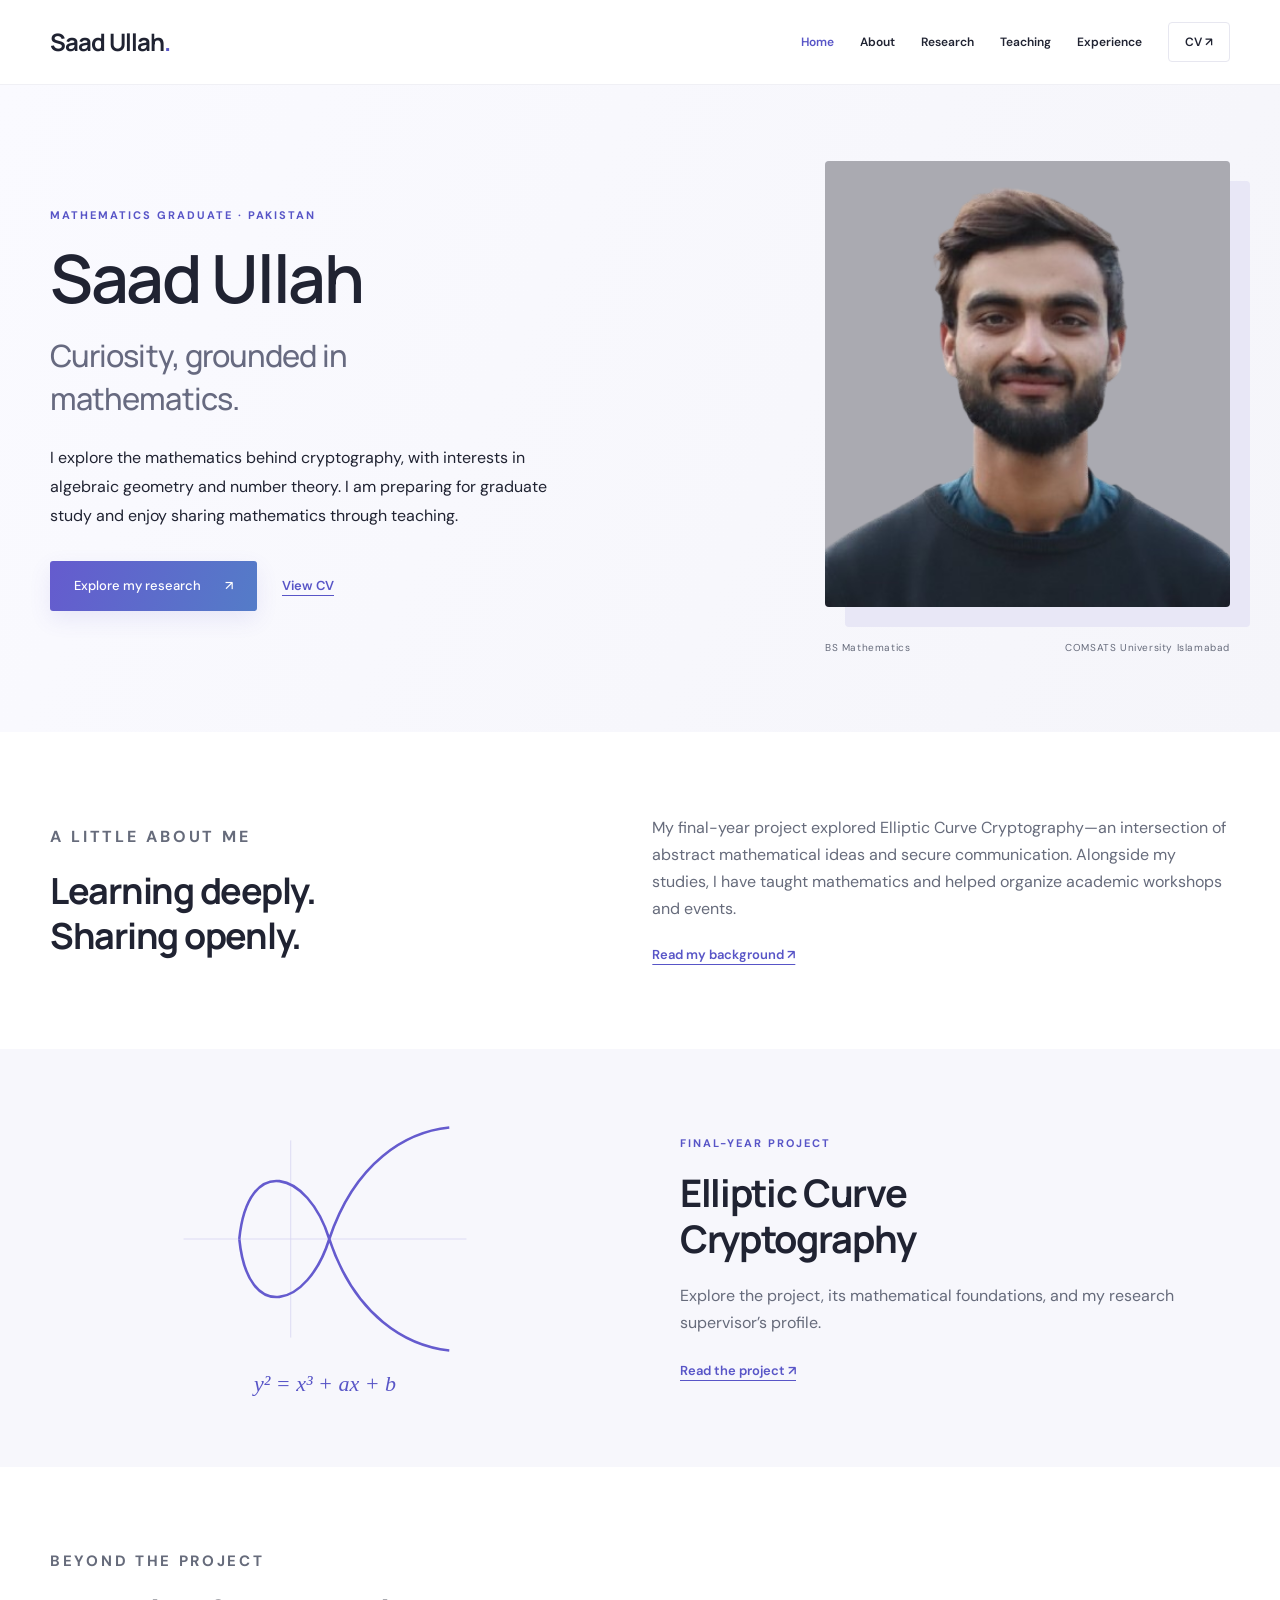
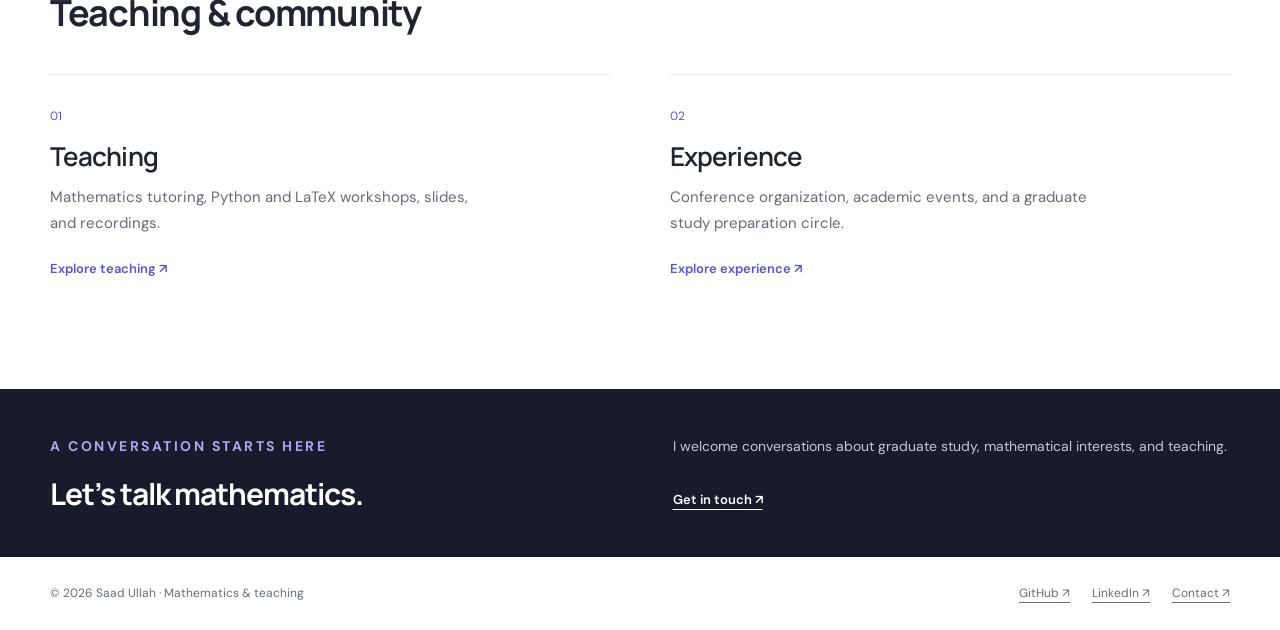
==== commit dc1337e1: "Refine portfolio layout and separate teaching from experience with expandable archives" ====
--- a/index.html
+++ b/index.html
@@ -1,133 +1,2 @@
 <!doctype html>
-<html lang="en"><head><meta charset="utf-8"><meta name="viewport" content="width=device-width, initial-scale=1"><title>Mathematics, curiosity &amp; connection | Saad Ullah</title><meta name="description" content="Saad Ullah is a mathematics graduate from COMSATS University Islamabad, interested in algebraic geometry, number theory, and elliptic curve cryptography."><meta name="theme-color" content="#1c332d"><meta property="og:title" content="Mathematics, curiosity &amp; connection | Saad Ullah"><meta property="og:description" content="Saad Ullah is a mathematics graduate from COMSATS University Islamabad, interested in algebraic geometry, number theory, and elliptic curve cryptography."><meta property="og:type" content="website"><meta property="og:image" content="https://saad-ullah.pages.dev/images/profile.png"><link rel="icon" href="assets/favicon.svg" type="image/svg+xml"><link rel="stylesheet" href="assets/site.css"><script src="assets/site.js" defer></script><link rel="stylesheet" href="assets/details.css"></head><body><a class="skip" href="#main">Skip to content</a><header class="site-header"><div class="wrap header-inner"><a class="brand" href="index.html">Saad Ullah<span>.</span></a><button class="menu-toggle" hidden aria-controls="navigation" aria-expanded="false" aria-label="Toggle navigation">Menu ☰</button><nav class="nav" id="navigation" aria-label="Main navigation"><a href="index.html" aria-current="page" >Home</a><a href="about.html"  >About</a><a href="research.html"  >Research</a><a href="teaching.html"  >Teaching</a><a href="achievements.html"  >Experience</a><a href="cv.html"  class="nav-cv">CV ↗</a></nav></div></header><main id="main"><div class="wrap"><section class="hero"><div><p class="eyebrow">Mathematics graduate · Pakistan</p><h1>Saad Ullah<span class="hero-subheading">Mathematics, with curiosity.</span></h1><p class="lead">I’m Saad Ullah. I study the connections between algebra, geometry, and cryptography—and enjoy helping others find their way through mathematics.</p><div class="actions"><a class="button" href="research.html">Explore my work <span>↗</span></a><a class="text-link" href="cv.html">View CV ↗</a></div></div><figure class="hero-media"><div class="portrait-frame"><img src="images/profile.png" alt="Saad Ullah" width="440" height="520" fetchpriority="high"></div><figcaption class="portrait-caption"><span>SAAD ULLAH</span><span>MATHEMATICS &amp; TEACHING</span></figcaption></figure></section><div class="strip"><span>BS Mathematics · COMSATS Islamabad</span><span>Algebraic geometry</span><span>Number theory</span><span>Cryptography</span></div><section class="section intro-grid"><div><p class="eyebrow">01 / A little about me</p><h2>Learning deeply.<br>Sharing clearly.</h2></div><div class="intro-copy"><p>My interest lies in the structures behind mathematical ideas: how algebra describes geometry, and how those connections find their way into cryptography.</p><p>I completed my BS in Mathematics at COMSATS University Islamabad in 2025. I’m now pursuing opportunities for graduate study while continuing to develop my mathematical foundations.</p><a class="text-link" href="about.html">More about my background ↗</a></div></section><section class="section" style="padding-top:0"><div class="section-top"><div><p class="eyebrow">02 / Selected work</p><h2>From abstract ideas<br>to cryptography.</h2></div><a class="text-link" href="research.html">Research &amp; interests ↗</a></div><article class="feature"><div class="feature-art" aria-label="Elliptic curve equation"><small>Algebra · Number theory · Cryptography</small><div class="math-dots" aria-hidden="true"></div><p class="equation">y² = x³ + ax + b</p><div class="math-dots" aria-hidden="true"></div><small>A mathematical foundation for secure communication</small></div><div class="feature-copy"><p class="eyebrow">Undergraduate final-year project</p><h3>Elliptic Curve<br>Cryptography</h3><p>An exploration of elliptic curves, their group structure, and the mathematical foundations of public-key cryptography.</p><a class="text-link" href="research.html#fyp-project">Read about the project ↗</a></div></article></section><section class="section" style="padding-top:0"><div class="section-top"><div><p class="eyebrow">03 / Teaching &amp; community</p><h2>Mathematics is<br>better shared.</h2></div><a class="text-link" href="teaching.html">Teaching &amp; resources ↗</a></div><div class="rows"><article class="row"><p class="date">FEB–JUN 2026</p><div><h3>Mathematics tutoring</h3><p>Linear Algebra, Calculus, and Differential Equations. Individual explanations and step-by-step problem solving.</p></div></article><article class="row"><p class="date">OCT 2025–FEB 2026</p><div><h3>Graduate study preparation circle</h3><p>Bringing peers together to prepare for admission tests and explore graduate programmes and applications.</p></div></article><article class="row"><p class="date">2024–2025</p><div><h3>Python &amp; LaTeX workshops</h3><p>Teaching programming and academic typesetting through the SIAM CUI Student Chapter.</p></div></article></div></section></div><div class="restored-content"><section id="about-preview" class="about-preview main-section" id="about">
-        <div class="container">
-            <div class="section-header">
-                <h2 class="section-title">About Me</h2>
-            </div>
-            <div class="about-content">
-                <div class="about-text">
-                    <p>I am a dedicated mathematics researcher with a strong foundation in abstract algebra and number theory, currently specializing in Algebraic Geometry. My academic journey began with a Bachelor's in Mathematics from COMSATS University Islamabad.</p>
-                    
-                    <p>During my undergraduate studies, I independently pursued advanced topics in Algebraic Geometry under the guidance of my supervisor, exploring the fundamental connections between geometric intuition and algebraic formalism. This interdisciplinary approach has allowed me to apply geometric principles to computational challenges.</p>
-                    
-                    <p>My research focuses on understanding the geometric nature of algebraic varieties and schemes, with particular interest in their computational aspects and applications to modern mathematical problems.</p>
-                    
-                    <div class="btn-container">
-                        <a href="about.html" class="btn btn-primary">
-                             Learn More About Me
-                        </a>
-                    </div>
-                </div>
-                <div>
-                    <img  src="images/profile.png" alt="Saad Ullah" class="profile-image" loading="lazy">
-                </div>
-            </div>
-        </div>
-    </section>
-<section id="research-interests" class="research-interests main-section" id="research">
-        <div class="container">
-            <div class="section-header">
-                <h2 class="section-title">Research Interests</h2>
-            </div>
-            <div class="interests-grid">
-                <div class="interest-card">
-                    <div class="interest-icon">
-                        
-                    </div>
-                    <h3>Algebraic Geometry</h3>
-                    <p>Study of geometric structures defined by polynomial equations and their algebraic properties.</p>
-                </div>
-                <div class="interest-card">
-                    <div class="interest-icon">
-                        
-                    </div>
-                    <h3>Computational Algebra</h3>
-                    <p>Algorithmic approaches to solving problems in algebra and algebraic geometry.</p>
-                </div>
-                <div class="interest-card">
-                    <div class="interest-icon">
-                        
-                    </div>
-                    <h3>Number Theory</h3>
-                    <p>Properties and relationships of numbers, with connections to algebraic geometry.</p>
-                </div>
-                <div class="interest-card">
-                    <div class="interest-icon">
-                        
-                    </div>
-                    <h3>Cryptography</h3>
-                    <p>Mathematical foundations of secure communication and cryptographic protocols.</p>
-                </div>
-            </div>
-            <div class="btn-center">
-                <a href="research.html" class="btn btn-primary">
-                     Explore All Research Interests
-                </a>
-            </div>
-        </div>
-    </section>
-<section id="education-preview" class="education-preview main-section" id="education">
-        <div class="container">
-            <div class="section-header">
-                <h2 class="section-title">Education</h2>
-            </div>
-            <div class="timeline">
-                <div class="timeline-item">
-                    <div class="timeline-date">2021-2025</div>
-                    <div class="timeline-content">
-                        <h3>Bachelor of Science in Mathematics</h3>
-                        <div class="institution">COMSATS University Islamabad</div>
-                        <p>Focus on advanced mathematical concepts with specialization in Algebraic Geometry and its applications. Relevant coursework includes Abstract Algebra, Number Theory, Algebraic Geometry, and Computational Mathematics.</p>
-                    </div>
-                </div>
-                
-                <div class="timeline-item">
-                    <div class="timeline-date">2018-2020</div>
-                    <div class="timeline-content">
-                        <h3>ICS (Intermediate in Computer Science)</h3>
-                        <div class="institution">The Peace Group of Schools and Colleges Abbottabad</div>
-                        <p>Foundation in computer science and mathematics with focus on programming fundamentals.</p>
-                    </div>
-                </div>
-            </div>
-            <div class="btn-center">
-                <a href="education.html" class="btn btn-primary">
-                     View Full Academic History
-                </a>
-            </div>
-        </div>
-    </section>
-<section id="achievements-section" class="achievements-section main-section" id="achievements">
-        <div class="container">
-            <div class="section-header">
-                <h2 class="section-title">Key Achievements</h2>
-            </div>
-            <div class="achievements-grid">
-                <div class="achievement-card">
-                    <h3> ICACM 2025</h3>
-                    <span class="achievement-issuer">SIAM CUI Chapter</span>
-                    <span class="achievement-date">2025</span>
-                    <p>Served as Organizer and Technical Coordinator for the International Conference on Applied and Computational Mathematics. Coordinated with international speakers and managed technical aspects of the conference.</p>
-                </div>
-                
-                <div class="achievement-card">
-                    <h3> Battle of Brain Quiz</h3>
-                    <span class="achievement-issuer">NUML Islamabad</span>
-                    <span class="achievement-date">2024</span>
-                    <p>Achieved 1st Runner Up position in the Battle of Brain Quiz Competition, demonstrating exceptional knowledge in mathematics and computational thinking.</p>
-                </div>
-                
-                <div class="achievement-card">
-                    <h3> Workshop Organization</h3>
-                    <span class="achievement-issuer">SIAM CUI Chapter</span>
-                    <span class="achievement-date">2024-2025</span>
-                    <p>Successfully organized and conducted multiple workshops on LaTeX and Python programming, receiving positive feedback and being re-invited for subsequent sessions.</p>
-                </div>
-            </div>
-            <div class="btn-center">
-                <a href="achievements.html" class="btn btn-primary">
-                     View All Achievements & Certificates
-                </a>
-            </div>
-        </div>
-    </section></div></main><section class="dark-section"><div class="wrap dark-inner"><div><p class="eyebrow">A conversation starts here</p><h2>Let’s talk mathematics.</h2></div><div><p>I welcome conversations about graduate study, mathematical interests, and teaching.</p><div class="actions"><a class="text-link" href="mailto:saadabbasi3018@gmail.com">Get in touch ↗</a></div></div></div></section><footer class="footer"><div class="wrap footer-inner"><p>© 2026 Saad Ullah · Mathematics &amp; teaching</p><div class="footer-links"><a href="https://github.com/saadullah-m">GitHub ↗</a><a href="https://linkedin.com/in/saad-ullah-490305202">LinkedIn ↗</a><a href="contact.html">Contact ↗</a></div></div></footer></body></html>+<html lang="en"><head><meta charset="utf-8"><meta name="viewport" content="width=device-width, initial-scale=1"><title>Mathematics, curiosity &amp; connection | Saad Ullah</title><meta name="description" content="Saad Ullah is a mathematics graduate from COMSATS University Islamabad, interested in algebraic geometry, number theory, and elliptic curve cryptography."><meta name="theme-color" content="#1c332d"><meta property="og:title" content="Mathematics, curiosity &amp; connection | Saad Ullah"><meta property="og:description" content="Saad Ullah is a mathematics graduate from COMSATS University Islamabad, interested in algebraic geometry, number theory, and elliptic curve cryptography."><meta property="og:type" content="website"><meta property="og:image" content="https://saad-ullah.pages.dev/images/profile.png"><link rel="icon" href="assets/favicon.svg" type="image/svg+xml"><link rel="stylesheet" href="assets/site.css"><script src="assets/site.js" defer></script><link rel="stylesheet" href="assets/details.css"><link rel="stylesheet" href="assets/refinement.css"></head><body><a class="skip" href="#main">Skip to content</a><header class="site-header"><div class="wrap header-inner"><a class="brand" href="index.html">Saad Ullah<span>.</span></a><button class="menu-toggle" hidden aria-controls="navigation" aria-expanded="false" aria-label="Toggle navigation">Menu ☰</button><nav class="nav" id="navigation" aria-label="Main navigation"><a href="index.html" aria-current="page" >Home</a><a href="about.html"  >About</a><a href="research.html"  >Research</a><a href="teaching.html"  >Teaching</a><a href="achievements.html"  >Experience</a><a href="cv.html"  class="nav-cv">CV ↗</a></nav></div></header><main id="main"><div class="hero-band"><section class="hero wrap"><div><p class="eyebrow">Mathematics graduate · Pakistan</p><h1>Saad Ullah<span class="hero-subheading">Curiosity, grounded in mathematics.</span></h1><p class="lead">I explore the mathematics behind cryptography, with interests in algebraic geometry and number theory. I am preparing for graduate study and enjoy sharing mathematics through teaching.</p><div class="actions"><a class="button" href="research.html">Explore my research <span>↗</span></a><a class="text-link" href="cv.html">View CV</a></div></div><figure class="hero-media"><div class="portrait-frame"><img src="images/profile.png" alt="Saad Ullah" fetchpriority="high"></div><figcaption class="portrait-caption">BS Mathematics <span>COMSATS University Islamabad</span></figcaption></figure></section></div><section class="wrap section home-about"><div><p class="eyebrow">A little about me</p><h2>Learning deeply.<br>Sharing openly.</h2></div><div><p>My final-year project explored Elliptic Curve Cryptography—an intersection of abstract mathematical ideas and secure communication. Alongside my studies, I have taught mathematics and helped organize academic workshops and events.</p><a class="text-link" href="about.html">Read my background ↗</a></div></section><section class="home-feature"><div class="wrap feature-layout"><div class="ecc-illustration" aria-hidden="true"><svg viewBox="0 0 400 280"><path d="M35 140H365M160 25V255" stroke="currentColor" opacity=".2"/><path d="M100 140C110 40 180 60 205 140C235 230 295 265 345 270M100 140C110 240 180 220 205 140C235 50 295 15 345 10" fill="none" stroke="currentColor" stroke-width="3"/></svg><p>y² = x³ + ax + b</p></div><div><p class="eyebrow">Final-year project</p><h2>Elliptic Curve<br>Cryptography</h2><p>Explore the project, its mathematical foundations, and my research supervisor’s profile.</p><a class="text-link" href="research.html#fyp-project">Read the project ↗</a></div></div></section><section class="wrap section explore"><div class="section-top"><div><p class="eyebrow">Beyond the project</p><h2>Teaching &amp; community</h2></div></div><div class="explore-grid"><a href="teaching.html"><span class="index-number">01</span><h3>Teaching</h3><p>Mathematics tutoring, Python and LaTeX workshops, slides, and recordings.</p><span class="text-link">Explore teaching ↗</span></a><a href="achievements.html"><span class="index-number">02</span><h3>Experience</h3><p>Conference organization, academic events, and a graduate study preparation circle.</p><span class="text-link">Explore experience ↗</span></a></div></section></main><section class="dark-section"><div class="wrap dark-inner"><div><p class="eyebrow">A conversation starts here</p><h2>Let’s talk mathematics.</h2></div><div><p>I welcome conversations about graduate study, mathematical interests, and teaching.</p><div class="actions"><a class="text-link" href="mailto:saadabbasi3018@gmail.com">Get in touch ↗</a></div></div></div></section><footer class="footer"><div class="wrap footer-inner"><p>© 2026 Saad Ullah · Mathematics &amp; teaching</p><div class="footer-links"><a href="https://github.com/saadullah-m">GitHub ↗</a><a href="https://linkedin.com/in/saad-ullah-490305202">LinkedIn ↗</a><a href="contact.html">Contact ↗</a></div></div></footer></body></html>
--- a/assets/refinement.css
+++ b/assets/refinement.css
@@ -0,0 +1,11 @@
+
+:root{--paper:#fff;--white:#fff;--ink:#202332;--muted:#666b7b;--accent:#5855c7;--wash:#f7f7fc;--line:#e7e7f0}
+body{background:#fff}h1,h2,h3{font-family:var(--head);letter-spacing:-.035em}h1,h2{font-weight:700}
+.site-header{background:#fff;border-bottom:1px solid #f0f0f5}.header-inner{min-height:84px}.brand{font-size:24px}.brand span{color:var(--accent)}.nav a{font-size:12px;font-weight:600}.nav a[aria-current=page]{color:var(--accent);text-decoration:none}.nav .nav-cv{border-color:var(--line);border-radius:4px}.nav a:hover{color:var(--accent)}
+.hero-band{background:linear-gradient(115deg,#fafaff,#f5f5fa)}.hero{grid-template-columns:1.15fr .85fr;gap:90px;padding:76px 0;min-height:620px}.hero h1{font-size:clamp(48px,5.2vw,76px);max-width:none;line-height:1.08}.hero-subheading{font:500 clamp(22px,2.4vw,31px)/1.4 var(--head);color:#676a80;letter-spacing:-.03em;max-width:22ch;margin-top:20px}.hero .lead{font-size:16px;max-width:48ch;margin-top:24px}.eyebrow{font-size:11px;letter-spacing:.18em;color:var(--accent);margin-bottom:18px}.hero-media{width:100%;padding:0;max-width:405px;justify-self:end}.portrait-frame{border-radius:4px;aspect-ratio:4/4.4;box-shadow:20px 20px 0 #e8e7f6;background:#e8e7f6}.portrait-frame img{object-fit:cover;object-position:center 22%}.portrait-caption{margin-top:32px;font-size:10px;gap:10px}.button{border:0;background:linear-gradient(110deg,#655bce,#547cc8);color:#fff;padding:14px 24px;border-radius:3px;box-shadow:0 8px 22px #5855c71c}.button:hover{background:#4946a8}.text-link{color:var(--accent);font-size:13px}.section{padding:82px 0}.home-about{display:grid;grid-template-columns:1fr 1.15fr;gap:100px;align-items:center}.home-about h2{font-size:36px;line-height:1.25}.home-about p{color:var(--muted);font-size:16px}.home-about .text-link{display:inline-block;margin-top:22px}.home-feature{background:#f7f7fc;padding:60px 0}.feature-layout{display:grid;grid-template-columns:1fr 1fr;align-items:center;gap:80px}.feature-layout h2{font-size:38px;line-height:1.2}.feature-layout p:not(.eyebrow){color:var(--muted);margin:20px 0}.ecc-illustration{color:#655bce;padding:10px 40px;text-align:center}.ecc-illustration svg{display:block;width:100%;max-height:240px}.ecc-illustration p{font:italic 22px Georgia!important;color:var(--accent)!important;margin:12px 0 0!important}.explore h2{font-size:36px}.explore-grid{display:grid;grid-template-columns:1fr 1fr;gap:60px}.explore-grid>a{display:block;text-decoration:none;border-top:1px solid var(--line);padding:26px 0}.index-number{font-size:12px;color:var(--accent)}.explore h3{margin:14px 0;font-size:26px;font-weight:600}.explore p{font-size:15px;color:var(--muted);max-width:43ch;margin-bottom:18px}.dark-section{background:#171b2b;padding:46px 0}.dark-inner h2{font-size:30px}.dark-section .eyebrow{color:#ada7f0}.dark-section p{font-size:14px;color:#c5c7d4}.footer{padding:26px 0}.footer p{font-size:12px}
+.page-banner{padding:56px 0;background:#f7f7fc;border-bottom:1px solid var(--line)}.page-banner h1{font-size:clamp(35px,4.4vw,54px);line-height:1.2}.page-banner .lead{margin-top:18px;color:var(--muted);font-size:17px;max-width:65ch}.page-heading{padding:50px 0 36px}.page-heading h1{font-size:clamp(34px,4vw,52px)}.page-heading .lead{font-size:17px}.section-nav{font-size:12px}
+.restored-content section{padding:52px 0}.restored-content section:nth-child(even){background:#fafaff}.restored-content .section-title{font-size:31px;font-weight:600}.restored-content .section-header h2{font-size:31px}.restored-content .workshop-item{border:0;border-bottom:1px solid var(--line);border-radius:0;padding:0 0 35px;background:transparent;margin:0 0 35px}.restored-content .workshop-item:last-child{margin-bottom:0}.restored-content .workshop-title{font-size:24px;font-weight:600}.restored-content .workshop-header{padding-bottom:16px;margin-bottom:20px}.restored-content .workshop-date{background:#efedf9;color:#555176}.restored-content .workshop-description{max-width:88ch}.restored-content .workshop-images img,.restored-content .workshop-images-latex img{height:260px;background:#f5f5f9;border:0;border-radius:4px}.restored-content .workshop-images,.restored-content .workshop-images-latex{max-width:900px}.restored-content .workshop-details{gap:16px}.restored-content .project-header{background:#efedf9}.restored-content .project-card{border-radius:5px}.restored-content .research-highlights{background:#f4f3fb}.restored-content .supervisor-content{border-radius:5px}.restored-content .supervisor-img{background:#f4f3fb}.restored-content .interest-card{border-color:#aca5e2}.restored-content .contact-cta{background:#f7f7fc}.missing-media{background:#f8f8fc;border-color:#d2cfe5;min-height:120px}.pending-link{background:#f7f6fc;color:#69637f;border-color:#dfdbea}.placeholder-symbol{font-size:22px}.archive{padding:0;border:1px solid var(--line);border-radius:5px;margin-top:16px;background:white;overflow:hidden}.archive>summary{display:flex;align-items:center;justify-content:space-between;gap:18px;padding:23px 27px;list-style:none}.archive>summary::-webkit-details-marker{display:none}.archive summary strong{display:block;font:600 19px var(--head);letter-spacing:-.025em}.archive summary small{display:block;font-size:13px;font-weight:400;color:var(--muted);margin-top:7px}.expand-label{font-size:27px;font-weight:400;color:var(--accent)}.archive[open]>summary{border-bottom:1px solid var(--line);background:#f9f8fe}.archive[open]>summary .expand-label{transform:rotate(45deg)}.archive-body{padding:0 26px 28px}.restored-content .archive-body section{padding:28px 0 0;background:white}.restored-content .archive-body .container{width:100%}.archive-body .materials-header,.archive-body .video-section-header,.archive-body .section-header{display:none}.archive details p{padding-top:0}.restored-content .recordings-grid{grid-template-columns:repeat(2,minmax(0,1fr))}.restored-content .recording-title{font-size:16px}.restored-content .video-embed{background:#f3f2f9}.restored-content .language-section{padding:20px;border-radius:4px}.restored-content .lecture-item{padding:13px 0}.restored-content .certificate-image img{height:190px}.restored-content .certificate-info{padding:17px}.restored-content .certificate-title{font-size:16px}.restored-content .recording-info{padding:17px}.restored-content .video-pending{min-height:100%;background:#f6f5fb}.restored-content .interest-card h3{font-size:22px}a,summary,button{-webkit-tap-highlight-color:transparent}a:focus-visible,button:focus-visible,summary:focus-visible{outline-color:#655bce}
+@media(max-width:1000px){.hero{gap:45px;min-height:560px}.home-about{gap:50px}.feature-layout{gap:40px}}
+@media(max-width:800px){.hero{gap:28px;min-height:0;padding:50px 0}.hero h1{font-size:49px}.portrait-caption{flex-direction:column;gap:3px}.home-about{gap:30px}.feature-layout{gap:25px}.ecc-illustration{padding:10px}.explore-grid{gap:28px}.archive>summary{padding:21px}.archive-body{padding:0 20px 22px}}
+@media(max-width:560px){.hero{grid-template-columns:1fr;padding:42px 0 48px;gap:38px}.hero h1{font-size:52px}.hero .lead{font-size:15px}.hero-media{justify-self:center;max-width:290px;padding-right:15px}.portrait-frame{aspect-ratio:1/1.05;box-shadow:14px 14px 0 #e8e7f6}.portrait-caption{margin-top:25px}.home-about,.feature-layout,.explore-grid{grid-template-columns:1fr;gap:28px}.section{padding:48px 0}.home-about h2,.feature-layout h2,.explore h2{font-size:30px}.home-feature{padding:35px 0}.ecc-illustration svg{max-height:190px}.page-banner{padding:40px 0}.page-banner .lead{font-size:15px}.archive summary strong{font-size:17px}.archive summary small{font-size:12px}.archive>summary{padding:20px 17px}.archive-body{padding:0 15px 20px}.restored-content .recordings-grid{grid-template-columns:1fr}.restored-content .workshop-images img,.restored-content .workshop-images-latex img{height:auto;max-height:320px}.restored-content .workshop-header{gap:12px}.restored-content section{padding:36px 0}.dark-inner{gap:20px}.restored-content .section-header h2{font-size:28px}}
+@media print{.archive{border:0}.archive>summary{display:none}.archive::details-content{display:block}.hero-band,.page-banner{background:white}.home-feature{background:white}}
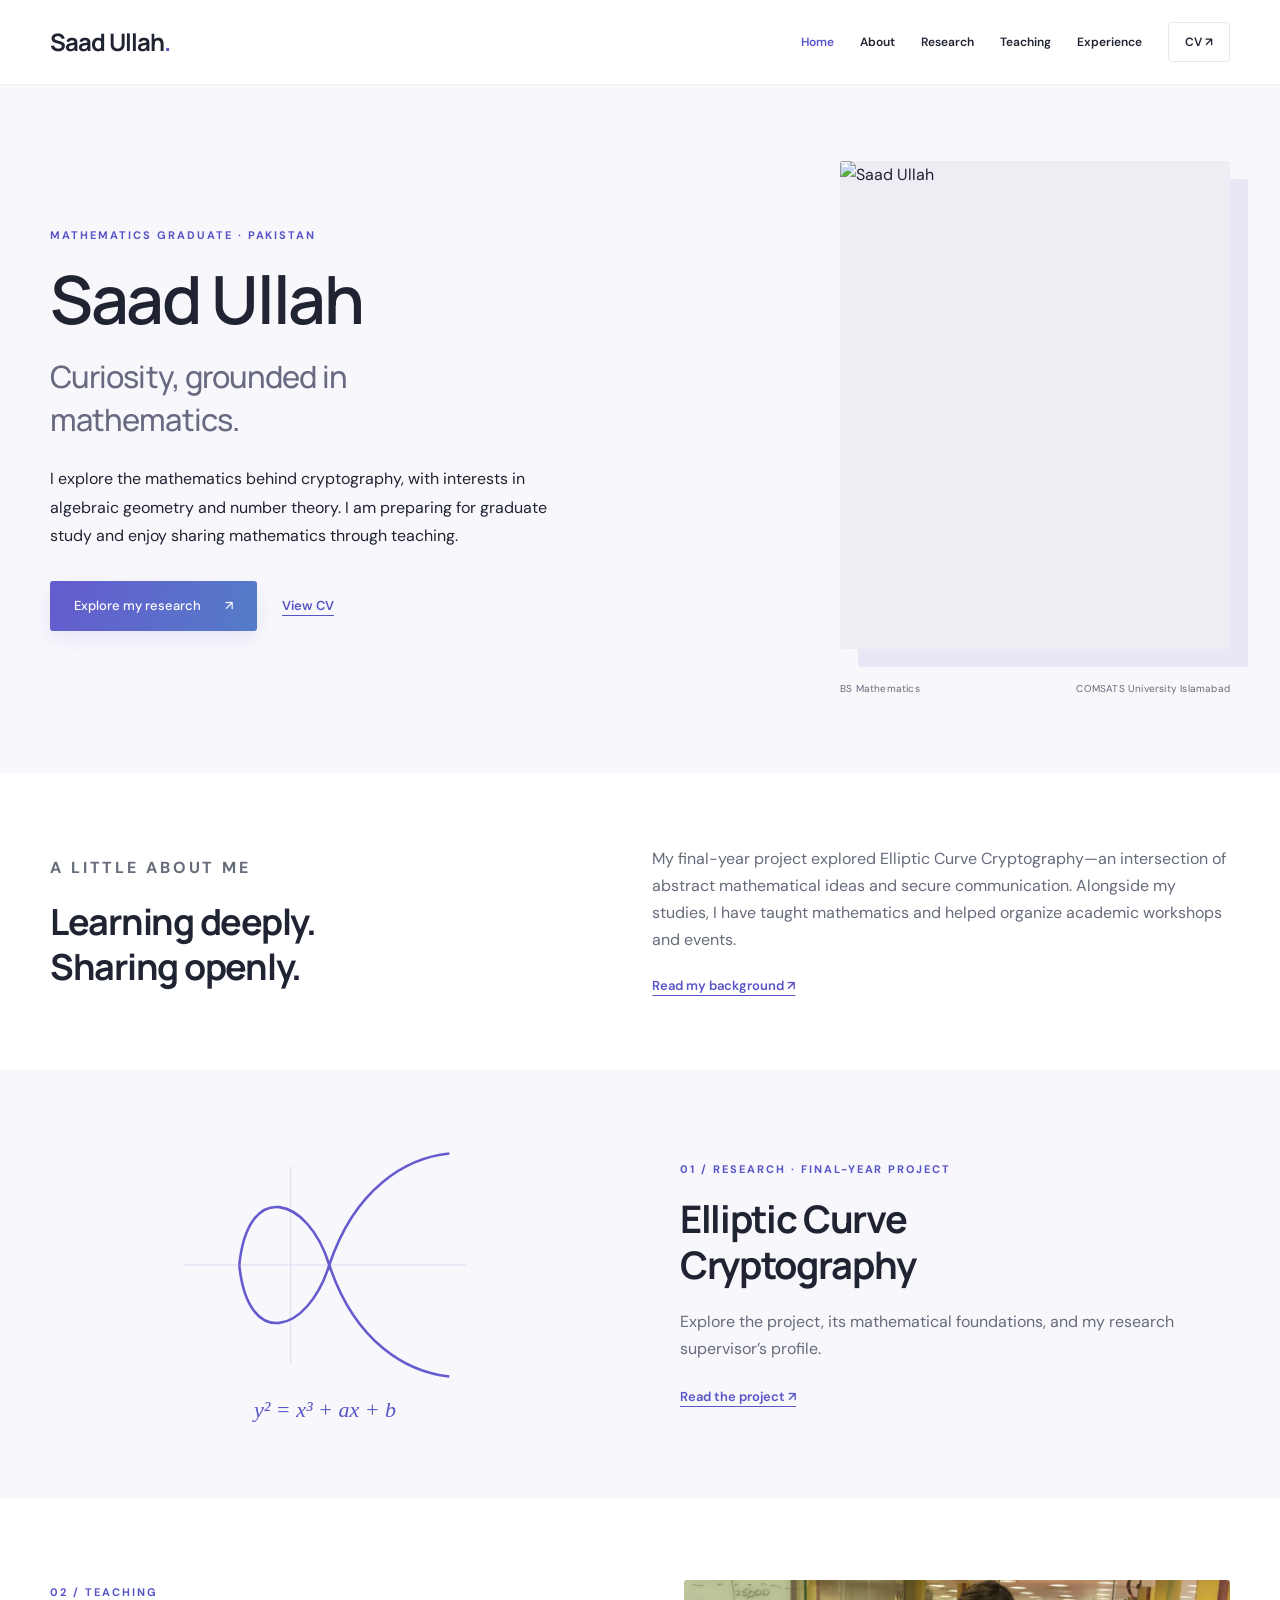
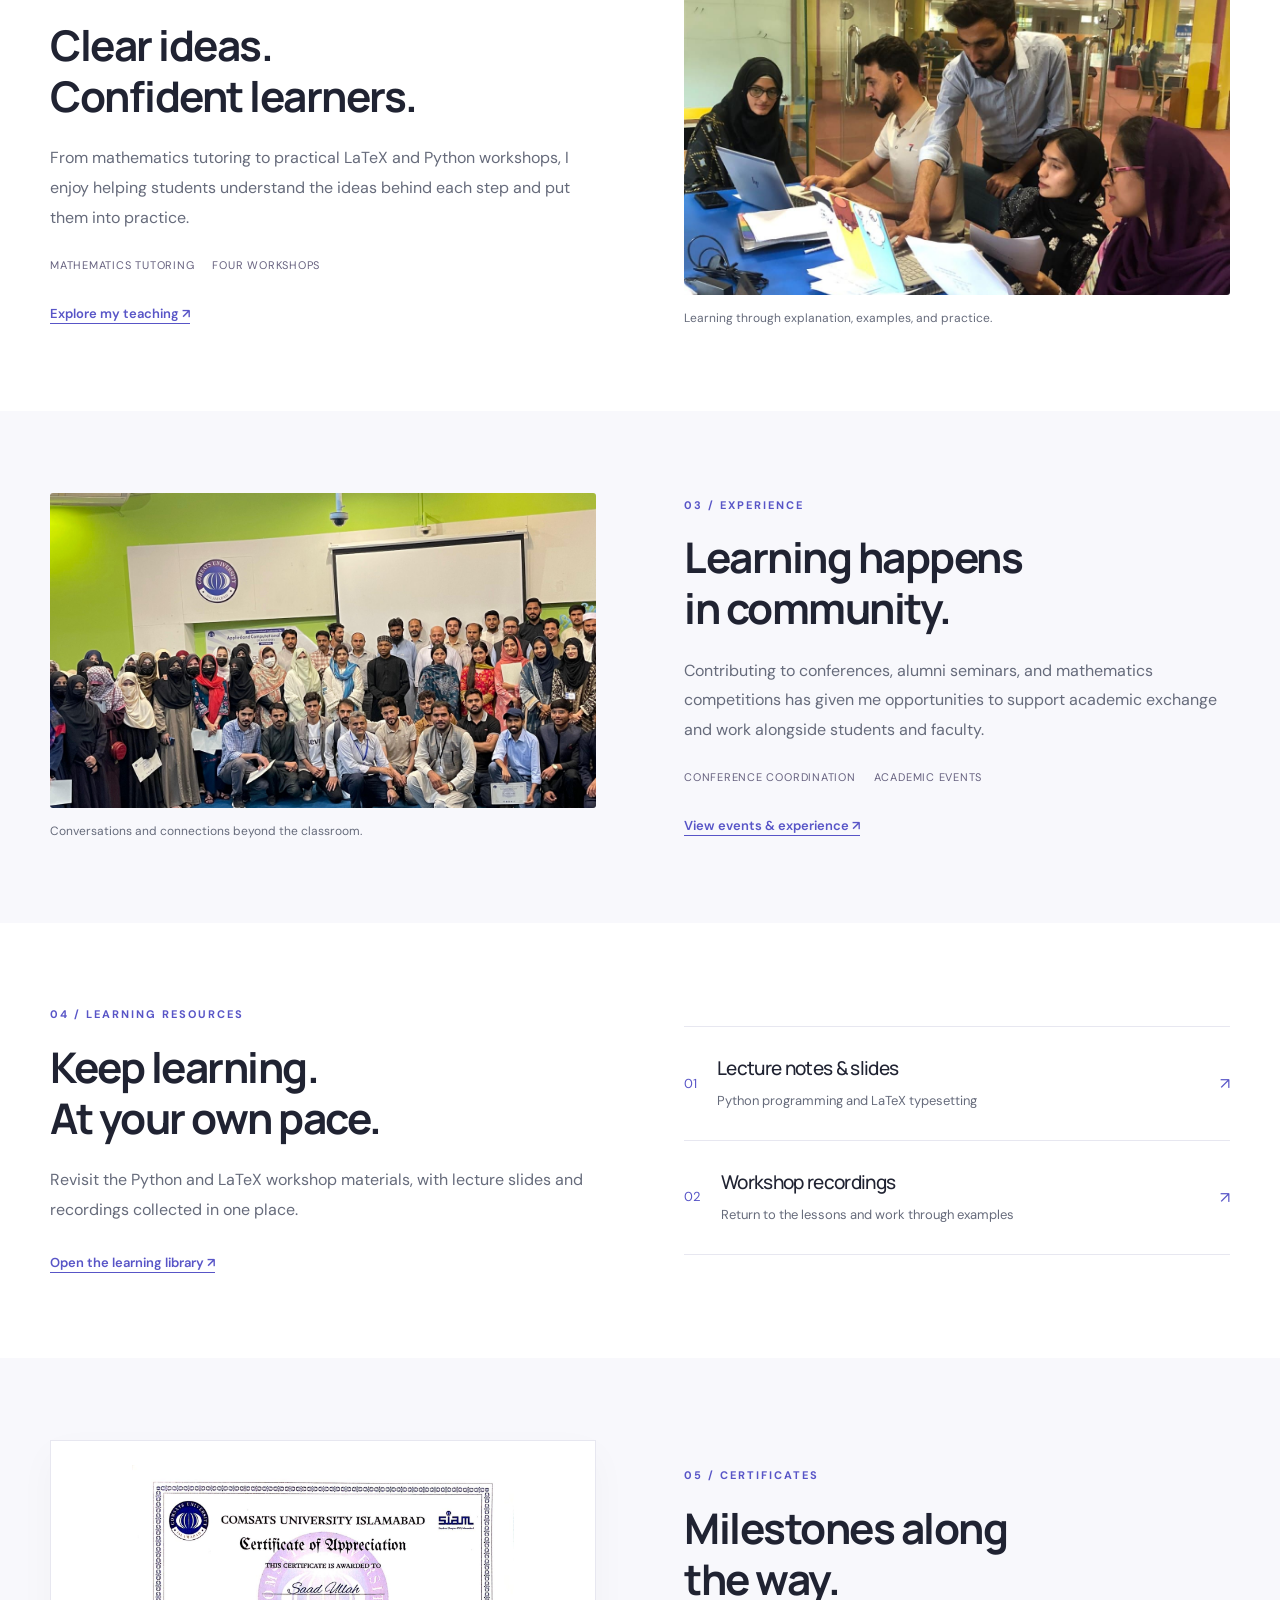
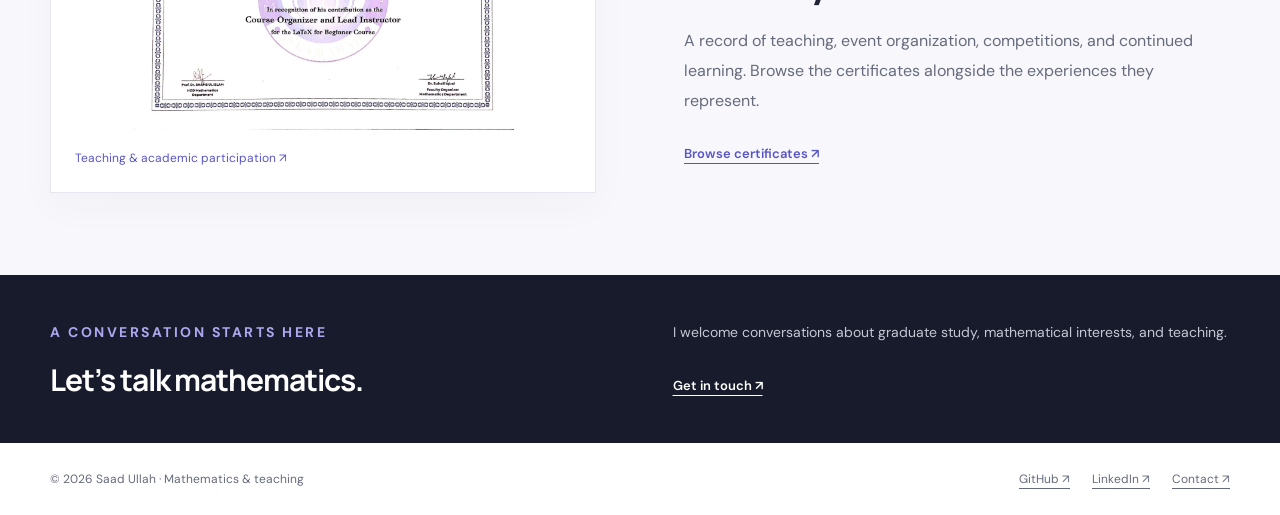
==== commit 4606a99f: "Expand homepage with teaching, experience, resources and certificate sections" ====
--- a/index.html
+++ b/index.html
@@ -1,2 +1,5 @@
 <!doctype html>
-<html lang="en"><head><meta charset="utf-8"><meta name="viewport" content="width=device-width, initial-scale=1"><title>Mathematics, curiosity &amp; connection | Saad Ullah</title><meta name="description" content="Saad Ullah is a mathematics graduate from COMSATS University Islamabad, interested in algebraic geometry, number theory, and elliptic curve cryptography."><meta name="theme-color" content="#1c332d"><meta property="og:title" content="Mathematics, curiosity &amp; connection | Saad Ullah"><meta property="og:description" content="Saad Ullah is a mathematics graduate from COMSATS University Islamabad, interested in algebraic geometry, number theory, and elliptic curve cryptography."><meta property="og:type" content="website"><meta property="og:image" content="https://saad-ullah.pages.dev/images/profile.png"><link rel="icon" href="assets/favicon.svg" type="image/svg+xml"><link rel="stylesheet" href="assets/site.css"><script src="assets/site.js" defer></script><link rel="stylesheet" href="assets/details.css"><link rel="stylesheet" href="assets/refinement.css"></head><body><a class="skip" href="#main">Skip to content</a><header class="site-header"><div class="wrap header-inner"><a class="brand" href="index.html">Saad Ullah<span>.</span></a><button class="menu-toggle" hidden aria-controls="navigation" aria-expanded="false" aria-label="Toggle navigation">Menu ☰</button><nav class="nav" id="navigation" aria-label="Main navigation"><a href="index.html" aria-current="page" >Home</a><a href="about.html"  >About</a><a href="research.html"  >Research</a><a href="teaching.html"  >Teaching</a><a href="achievements.html"  >Experience</a><a href="cv.html"  class="nav-cv">CV ↗</a></nav></div></header><main id="main"><div class="hero-band"><section class="hero wrap"><div><p class="eyebrow">Mathematics graduate · Pakistan</p><h1>Saad Ullah<span class="hero-subheading">Curiosity, grounded in mathematics.</span></h1><p class="lead">I explore the mathematics behind cryptography, with interests in algebraic geometry and number theory. I am preparing for graduate study and enjoy sharing mathematics through teaching.</p><div class="actions"><a class="button" href="research.html">Explore my research <span>↗</span></a><a class="text-link" href="cv.html">View CV</a></div></div><figure class="hero-media"><div class="portrait-frame"><img src="images/profile.png" alt="Saad Ullah" fetchpriority="high"></div><figcaption class="portrait-caption">BS Mathematics <span>COMSATS University Islamabad</span></figcaption></figure></section></div><section class="wrap section home-about"><div><p class="eyebrow">A little about me</p><h2>Learning deeply.<br>Sharing openly.</h2></div><div><p>My final-year project explored Elliptic Curve Cryptography—an intersection of abstract mathematical ideas and secure communication. Alongside my studies, I have taught mathematics and helped organize academic workshops and events.</p><a class="text-link" href="about.html">Read my background ↗</a></div></section><section class="home-feature"><div class="wrap feature-layout"><div class="ecc-illustration" aria-hidden="true"><svg viewBox="0 0 400 280"><path d="M35 140H365M160 25V255" stroke="currentColor" opacity=".2"/><path d="M100 140C110 40 180 60 205 140C235 230 295 265 345 270M100 140C110 240 180 220 205 140C235 50 295 15 345 10" fill="none" stroke="currentColor" stroke-width="3"/></svg><p>y² = x³ + ax + b</p></div><div><p class="eyebrow">Final-year project</p><h2>Elliptic Curve<br>Cryptography</h2><p>Explore the project, its mathematical foundations, and my research supervisor’s profile.</p><a class="text-link" href="research.html#fyp-project">Read the project ↗</a></div></div></section><section class="wrap section explore"><div class="section-top"><div><p class="eyebrow">Beyond the project</p><h2>Teaching &amp; community</h2></div></div><div class="explore-grid"><a href="teaching.html"><span class="index-number">01</span><h3>Teaching</h3><p>Mathematics tutoring, Python and LaTeX workshops, slides, and recordings.</p><span class="text-link">Explore teaching ↗</span></a><a href="achievements.html"><span class="index-number">02</span><h3>Experience</h3><p>Conference organization, academic events, and a graduate study preparation circle.</p><span class="text-link">Explore experience ↗</span></a></div></section></main><section class="dark-section"><div class="wrap dark-inner"><div><p class="eyebrow">A conversation starts here</p><h2>Let’s talk mathematics.</h2></div><div><p>I welcome conversations about graduate study, mathematical interests, and teaching.</p><div class="actions"><a class="text-link" href="mailto:saadabbasi3018@gmail.com">Get in touch ↗</a></div></div></div></section><footer class="footer"><div class="wrap footer-inner"><p>© 2026 Saad Ullah · Mathematics &amp; teaching</p><div class="footer-links"><a href="https://github.com/saadullah-m">GitHub ↗</a><a href="https://linkedin.com/in/saad-ullah-490305202">LinkedIn ↗</a><a href="contact.html">Contact ↗</a></div></div></footer></body></html>+<html lang="en"><head><meta charset="utf-8"><meta name="viewport" content="width=device-width, initial-scale=1"><title>Mathematics, curiosity &amp; connection | Saad Ullah</title><meta name="description" content="Saad Ullah is a mathematics graduate from COMSATS University Islamabad, interested in algebraic geometry, number theory, and elliptic curve cryptography."><meta name="theme-color" content="#1c332d"><meta property="og:title" content="Mathematics, curiosity &amp; connection | Saad Ullah"><meta property="og:description" content="Saad Ullah is a mathematics graduate from COMSATS University Islamabad, interested in algebraic geometry, number theory, and elliptic curve cryptography."><meta property="og:type" content="website"><meta property="og:image" content="https://saad-ullah.pages.dev/images/profile.png"><link rel="icon" href="assets/favicon.svg" type="image/svg+xml"><link rel="stylesheet" href="assets/site.css"><script src="assets/site.js" defer></script><link rel="stylesheet" href="assets/details.css"><link rel="stylesheet" href="assets/refinement.css"><link rel="stylesheet" href="assets/refresh.css"></head><body><a class="skip" href="#main">Skip to content</a><header class="site-header"><div class="wrap header-inner"><a class="brand" href="index.html">Saad Ullah<span>.</span></a><button class="menu-toggle" hidden aria-controls="navigation" aria-expanded="false" aria-label="Toggle navigation">Menu ☰</button><nav class="nav" id="navigation" aria-label="Main navigation"><a href="index.html" aria-current="page" >Home</a><a href="about.html"  >About</a><a href="research.html"  >Research</a><a href="teaching.html"  >Teaching</a><a href="achievements.html"  >Experience</a><a href="cv.html"  class="nav-cv">CV ↗</a></nav></div></header><main id="main"><div class="hero-band"><section class="hero wrap"><div><p class="eyebrow">Mathematics graduate · Pakistan</p><h1>Saad Ullah<span class="hero-subheading">Curiosity, grounded in mathematics.</span></h1><p class="lead">I explore the mathematics behind cryptography, with interests in algebraic geometry and number theory. I am preparing for graduate study and enjoy sharing mathematics through teaching.</p><div class="actions"><a class="button" href="research.html">Explore my research <span>↗</span></a><a class="text-link" href="cv.html">View CV</a></div></div><figure class="hero-media"><div class="portrait-frame"><img src="images/portrait-professional.png" alt="Saad Ullah" fetchpriority="high"></div><figcaption class="portrait-caption">BS Mathematics <span>COMSATS University Islamabad</span></figcaption></figure></section></div><section class="wrap section home-about"><div><p class="eyebrow">A little about me</p><h2>Learning deeply.<br>Sharing openly.</h2></div><div><p>My final-year project explored Elliptic Curve Cryptography—an intersection of abstract mathematical ideas and secure communication. Alongside my studies, I have taught mathematics and helped organize academic workshops and events.</p><a class="text-link" href="about.html">Read my background ↗</a></div></section><section class="home-feature"><div class="wrap feature-layout"><div class="ecc-illustration" aria-hidden="true"><svg viewBox="0 0 400 280"><path d="M35 140H365M160 25V255" stroke="currentColor" opacity=".2"/><path d="M100 140C110 40 180 60 205 140C235 230 295 265 345 270M100 140C110 240 180 220 205 140C235 50 295 15 345 10" fill="none" stroke="currentColor" stroke-width="3"/></svg><p>y² = x³ + ax + b</p></div><div><p class="eyebrow">01 / Research · Final-year project</p><h2>Elliptic Curve<br>Cryptography</h2><p>Explore the project, its mathematical foundations, and my research supervisor’s profile.</p><a class="text-link" href="research.html#fyp-project">Read the project ↗</a></div></div></section><section class="wrap section landing-block"><div class="landing-copy"><p class="eyebrow">02 / Teaching</p><h2>Clear ideas.<br>Confident learners.</h2><p>From mathematics tutoring to practical LaTeX and Python workshops, I enjoy helping students understand the ideas behind each step and put them into practice.</p><div class="topic-line"><span>Mathematics tutoring</span><span>Four workshops</span></div><a class="text-link" href="teaching.html">Explore my teaching ↗</a></div><div class="landing-visual"><a class="editorial-photo" href="images/Latex C I.jpeg" target="_blank" rel="noopener noreferrer"><img src="images/Latex C I.jpeg" alt="Teaching a workshop at COMSATS University Islamabad" loading="lazy"></a><span class="image-note">Learning through explanation, examples, and practice.</span></div></section>
+<section class="soft-band"><div class="wrap section landing-block reverse"><div class="landing-copy"><p class="eyebrow">03 / Experience</p><h2>Learning happens<br>in community.</h2><p>Contributing to conferences, alumni seminars, and mathematics competitions has given me opportunities to support academic exchange and work alongside students and faculty.</p><div class="topic-line"><span>Conference coordination</span><span>Academic events</span></div><a class="text-link" href="achievements.html#events-organized">View events &amp; experience ↗</a></div><div class="landing-visual"><a class="editorial-photo" href="images/ICACM GP.jpg" target="_blank" rel="noopener noreferrer"><img src="images/ICACM GP.jpg" alt="Mathematics conference participants at COMSATS" loading="lazy"></a><span class="image-note">Conversations and connections beyond the classroom.</span></div></div></section>
+<section class="wrap section landing-block"><div class="landing-copy"><p class="eyebrow">04 / Learning resources</p><h2>Keep learning.<br>At your own pace.</h2><p>Revisit the Python and LaTeX workshop materials, with lecture slides and recordings collected in one place.</p><a class="text-link" href="teaching.html#resource-library">Open the learning library ↗</a></div><div class="resource-preview"><a href="teaching.html#combined-materials"><span class="resource-symbol" aria-hidden="true">01</span><div><h3>Lecture notes &amp; slides</h3><p>Python programming and LaTeX typesetting</p></div><span aria-hidden="true">↗</span></a><a href="teaching.html#resource-library"><span class="resource-symbol" aria-hidden="true">02</span><div><h3>Workshop recordings</h3><p>Return to the lessons and work through examples</p></div><span aria-hidden="true">↗</span></a></div></section>
+<section class="soft-band"><div class="wrap section landing-block reverse"><div class="landing-copy"><p class="eyebrow">05 / Certificates</p><h2>Milestones along<br>the way.</h2><p>A record of teaching, event organization, competitions, and continued learning. Browse the certificates alongside the experiences they represent.</p><a class="text-link" href="achievements.html#certificates-section">Browse certificates ↗</a></div><a class="certificate-preview" href="achievements.html#certificates-section"><img src="images/latex cert.jpg" alt="LaTeX workshop certificate" loading="lazy"><span>Teaching &amp; academic participation ↗</span></a></div></section></main><section class="dark-section"><div class="wrap dark-inner"><div><p class="eyebrow">A conversation starts here</p><h2>Let’s talk mathematics.</h2></div><div><p>I welcome conversations about graduate study, mathematical interests, and teaching.</p><div class="actions"><a class="text-link" href="mailto:saadabbasi3018@gmail.com">Get in touch ↗</a></div></div></div></section><footer class="footer"><div class="wrap footer-inner"><p>© 2026 Saad Ullah · Mathematics &amp; teaching</p><div class="footer-links"><a href="https://github.com/saadullah-m">GitHub ↗</a><a href="https://linkedin.com/in/saad-ullah-490305202">LinkedIn ↗</a><a href="contact.html">Contact ↗</a></div></div></footer></body></html>
--- a/assets/refresh.css
+++ b/assets/refresh.css
@@ -0,0 +1,6 @@
+/* Compact editorial layouts for the portfolio's expanded overview. */
+.hero-band{background:#f8f8fc}.hero{min-height:600px;gap:72px}.hero-media{max-width:390px}.portrait-frame{border-radius:3px;box-shadow:18px 18px 0 #e9e7f5;aspect-ratio:4/5;background:#eeedf4}.portrait-frame img{object-position:center top}.portrait-caption{letter-spacing:.02em;line-height:1.6}.home-about{padding-top:72px;padding-bottom:72px}.home-feature{padding:65px 0}.soft-band{background:#f8f8fc}.landing-block{display:grid;grid-template-columns:1fr 1fr;gap:88px;align-items:center}.landing-block.reverse .landing-copy{grid-column:2;grid-row:1}.landing-block.reverse>.landing-visual,.landing-block.reverse>.certificate-preview{grid-column:1;grid-row:1}.landing-copy h2{font-size:clamp(30px,3.3vw,43px);line-height:1.2;margin-bottom:22px}.landing-copy>p:not(.eyebrow){font-size:16px;line-height:1.85;color:var(--muted);margin-bottom:24px}.topic-line{display:flex;flex-wrap:wrap;gap:10px 18px;margin-bottom:24px;font-size:11px;text-transform:uppercase;letter-spacing:.07em;color:#66617f}.editorial-photo{display:block;overflow:hidden;border-radius:3px}.landing-visual img{width:100%;height:315px;object-fit:cover}.image-note{display:block;color:var(--muted);font-size:12px;margin-top:13px}.resource-preview{border-top:1px solid var(--line)}.resource-preview>a{display:flex;align-items:center;gap:20px;padding:28px 0;border-bottom:1px solid var(--line);text-decoration:none}.resource-preview>a>span:last-child{margin-left:auto;color:var(--accent)}.resource-symbol{color:var(--accent);font-size:13px}.resource-preview h3{font-size:19px;margin-bottom:8px;line-height:1.4}.resource-preview p{font-size:13px;color:var(--muted)}.certificate-preview{display:block;padding:24px;background:white;border:1px solid var(--line);text-decoration:none;box-shadow:0 14px 36px #20233208}.certificate-preview img{width:100%;height:265px;object-fit:contain}.certificate-preview span{display:block;margin-top:18px;color:var(--accent);font-size:12px}.about-story{display:grid;grid-template-columns:1.4fr .8fr;gap:88px;align-items:start}.about-copy h2{font-size:34px;line-height:1.25;margin-bottom:28px}.about-copy p{color:var(--muted);font-size:16px;line-height:1.9}.about-copy .text-link{display:inline-block;margin-top:25px}.about-portrait{padding:10px;background:#f6f5fa}.about-portrait img{width:100%;aspect-ratio:4/5;object-fit:cover;object-position:top}.about-portrait figcaption{font-size:12px;text-align:center;padding:14px 0 5px;color:var(--muted)}.about-footnote{display:flex;justify-content:space-between;gap:35px;align-items:center;padding:30px 0 55px;border-top:1px solid var(--line)}.about-footnote p{font-size:14px;color:var(--muted)}.about-footnote a{flex-shrink:0}.restored-content .teaching-intro{padding:40px 0}.teaching-intro .container{display:grid;grid-template-columns:.65fr 1.35fr;gap:55px}.teaching-intro .section-header{margin:0}.teaching-intro .section-header h2{font-size:26px;line-height:1.3}.teaching-intro .workshop-item{padding:0;border:0;margin:0}.teaching-intro .workshop-header{padding:0;border:0;margin-bottom:16px}.teaching-intro .workshop-title{font-size:21px}.teaching-intro .workshop-date{font-size:11px;white-space:normal}.restored-content .section-header>p:not(.eyebrow){font-size:14px;color:var(--muted);margin-top:16px}.workshop-grid{display:grid;grid-template-columns:1fr 1fr;gap:22px}.workshop-compact{display:grid;grid-template-columns:150px minmax(0,1fr);border:1px solid var(--line);background:#fff;overflow:hidden;border-radius:4px}.workshop-compact>.editorial-photo{border-radius:0}.workshop-compact img{width:100%;height:100%;min-height:260px;object-fit:cover;object-position:center}.workshop-copy{padding:24px}.card-meta{font-size:10px!important;letter-spacing:.05em;color:var(--accent)!important;margin-bottom:12px!important}.workshop-copy h3{font-size:20px;line-height:1.35;margin-bottom:14px}.workshop-copy>p:not(.card-meta){font-size:13px;line-height:1.8;color:var(--muted);margin:0 0 18px}.workshop-copy .text-link{font-size:12px}.workshop-art{display:flex;flex-direction:column;align-items:center;justify-content:center;gap:22px;background:#efedf9;color:#655ca0;padding:15px}.workshop-art>span{font:40px/1.2 Georgia,serif}.workshop-art small{text-align:center;font-size:8px;letter-spacing:.14em}.workshop-art.python{background:#edf2f7;color:#4d6e92}.workshop-art.python>span{font:38px/1.2 monospace}.tex-e{display:inline-block;transform:translateY(7px);margin:0 -3px;font-size:.85em}.restored-content .event-compact{display:grid;grid-template-columns:245px minmax(0,1fr);gap:30px;padding:28px 0;border-top:1px solid var(--line)}.restored-content .event-compact>.workshop-images{display:grid;grid-template-columns:1fr;align-content:start;gap:10px;margin:0}.restored-content .event-compact .workshop-images img{height:150px;width:100%;object-fit:cover;border-radius:3px}.event-copy{min-width:0}.restored-content .event-compact .workshop-header{padding:0;border:0;margin:0 0 14px;gap:15px}.restored-content .event-compact .workshop-title{font-size:21px;line-height:1.3}.restored-content .event-compact .workshop-role{font-size:12px;margin-top:8px}.restored-content .event-compact .workshop-description p{font-size:14px;line-height:1.8;margin:0}.restored-content .event-compact .workshop-date{font-size:11px}.restored-content .event-compact .workshop-details{display:grid;grid-template-columns:1fr 1fr;gap:12px 25px;margin-top:18px;padding-top:16px;border-top:1px solid var(--line)}.restored-content .event-compact .detail-icon{display:none}.restored-content .event-compact .detail-item{gap:0}.restored-content .event-compact .detail-label{font-size:10px;letter-spacing:.04em;text-transform:uppercase;color:var(--muted)}.restored-content .event-compact .detail-value{font-size:12px;line-height:1.5}.restored-content .event-compact .video-section{margin-top:20px}.restored-content .event-compact .video-section h3{font-size:15px;margin-bottom:10px}.restored-content .event-compact .video-section .workshop-details{border:0;padding:0;margin:0;grid-template-columns:repeat(3,1fr)}.restored-content #certificates-section{border-top:1px solid var(--line);background:#f8f8fc}.restored-content #certificates-section .certificate-card{border-radius:3px;box-shadow:none}.restored-content #certificates-section .certificate-image img{height:220px;background:white;object-fit:contain}.restored-content #certificates-section .certificate-title{line-height:1.4}.restored-content #certificates-section .missing-media{min-height:160px}
+@media(max-width:1000px){.landing-block,.about-story{gap:40px}.workshop-compact{grid-template-columns:110px minmax(0,1fr)}.workshop-copy{padding:19px}.teaching-intro .container{gap:30px}.restored-content .event-compact{grid-template-columns:210px minmax(0,1fr);gap:24px}}
+@media(max-width:800px){.workshop-grid{grid-template-columns:1fr}.workshop-compact{grid-template-columns:180px minmax(0,1fr)}.workshop-compact img{min-height:220px}.landing-block{gap:30px}.landing-visual img{height:270px}.hero{min-height:0}.teaching-intro .container{grid-template-columns:1fr;gap:20px}.about-story{grid-template-columns:1.3fr .8fr;gap:30px}.about-footnote{display:block}.about-footnote a{display:inline-block;margin-top:20px}}
+@media(max-width:560px){.hero{gap:35px}.hero-media{max-width:290px}.landing-block,.about-story{grid-template-columns:1fr;gap:28px}.landing-block.reverse .landing-copy,.landing-block.reverse>.landing-visual,.landing-block.reverse>.certificate-preview{grid-column:auto;grid-row:auto}.landing-visual img{height:250px}.home-about{padding:45px 0}.home-feature{padding:38px 0}.workshop-compact{grid-template-columns:95px minmax(0,1fr)}.workshop-copy{padding:18px}.workshop-copy h3{font-size:18px}.workshop-art{padding:8px}.workshop-art>span{font-size:30px}.workshop-art small{font-size:7px}.restored-content .event-compact{grid-template-columns:1fr;gap:20px;padding:25px 0}.restored-content .event-compact>.workshop-images{grid-template-columns:1fr 1fr}.restored-content .event-compact .workshop-images img{height:130px}.restored-content .event-compact .video-section .workshop-details{grid-template-columns:1fr}.about-portrait{max-width:290px;margin:auto;width:100%}.certificate-preview img{height:220px}.restored-content .event-compact .workshop-header{flex-direction:column}.landing-copy>p:not(.eyebrow){font-size:15px}.portrait-caption{font-size:10px}.about-copy h2{font-size:30px}}
+@media(prefers-reduced-motion:reduce){html{scroll-behavior:auto}}
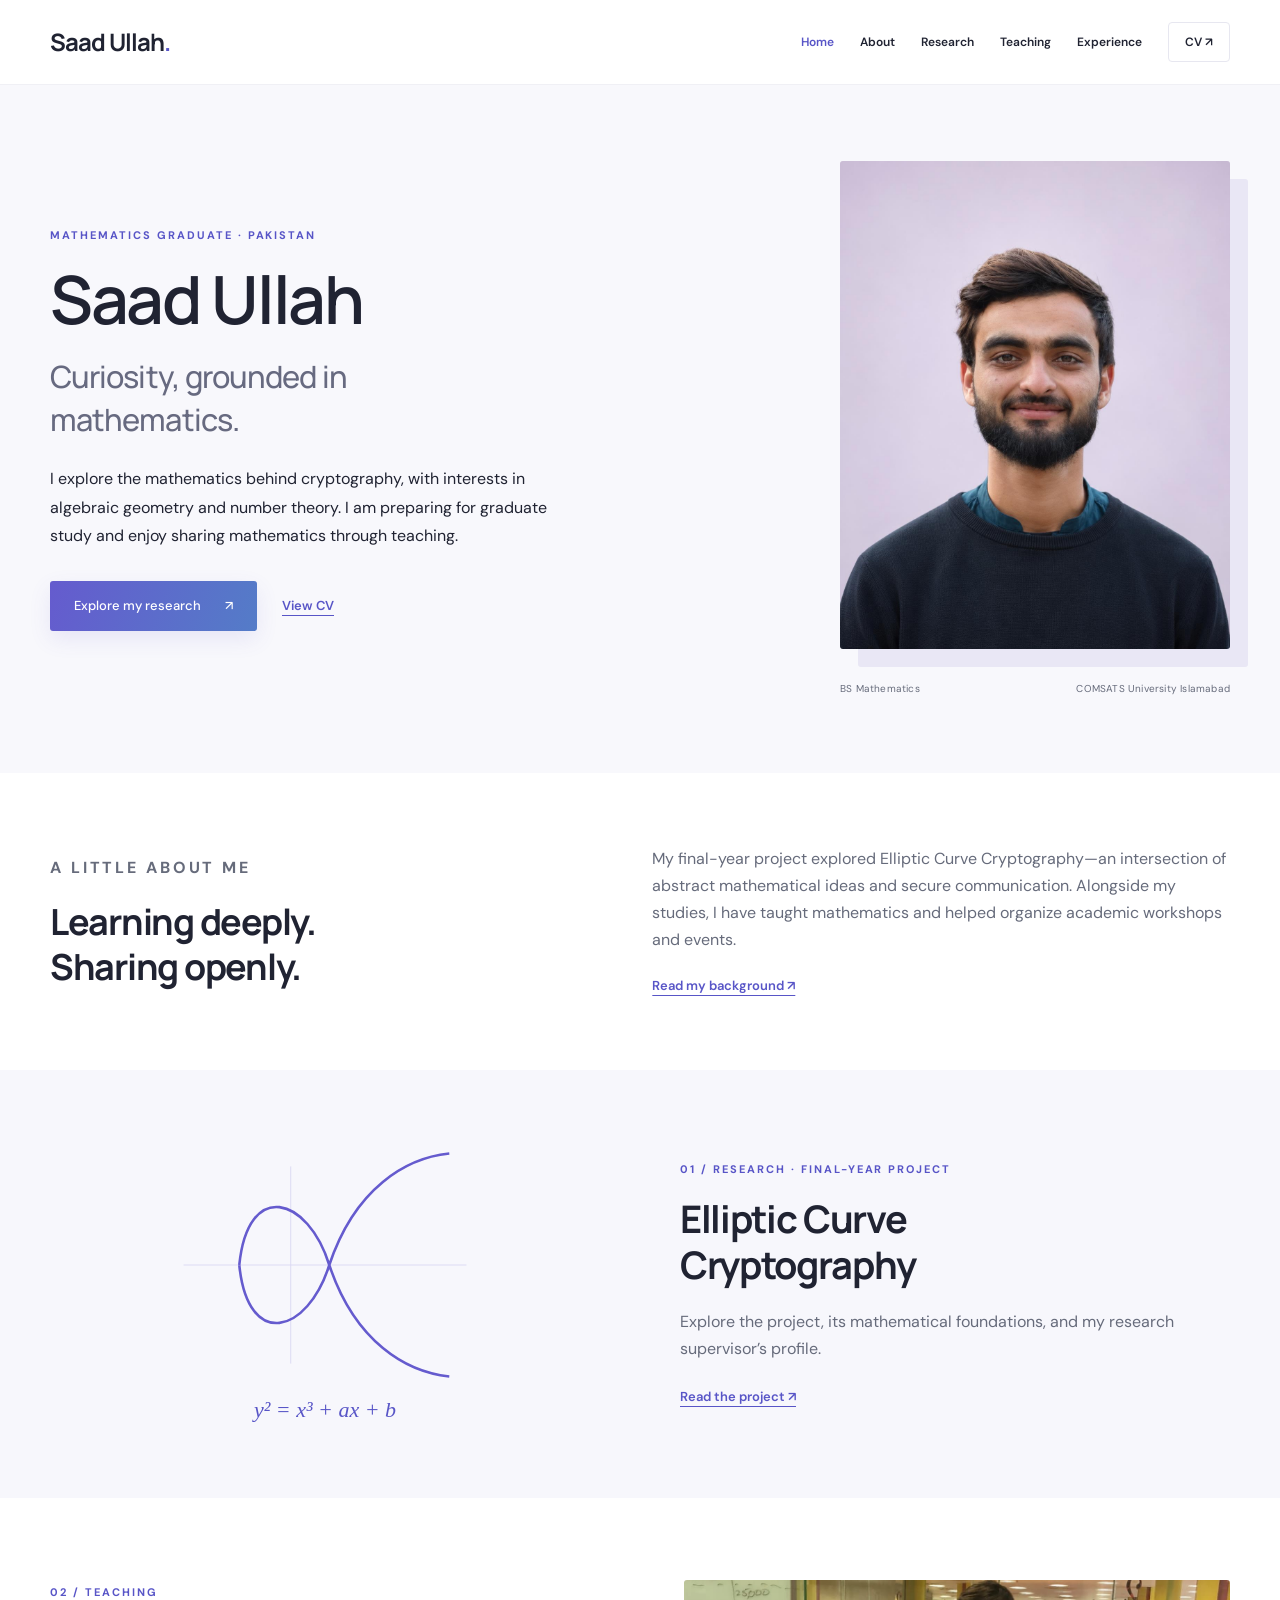
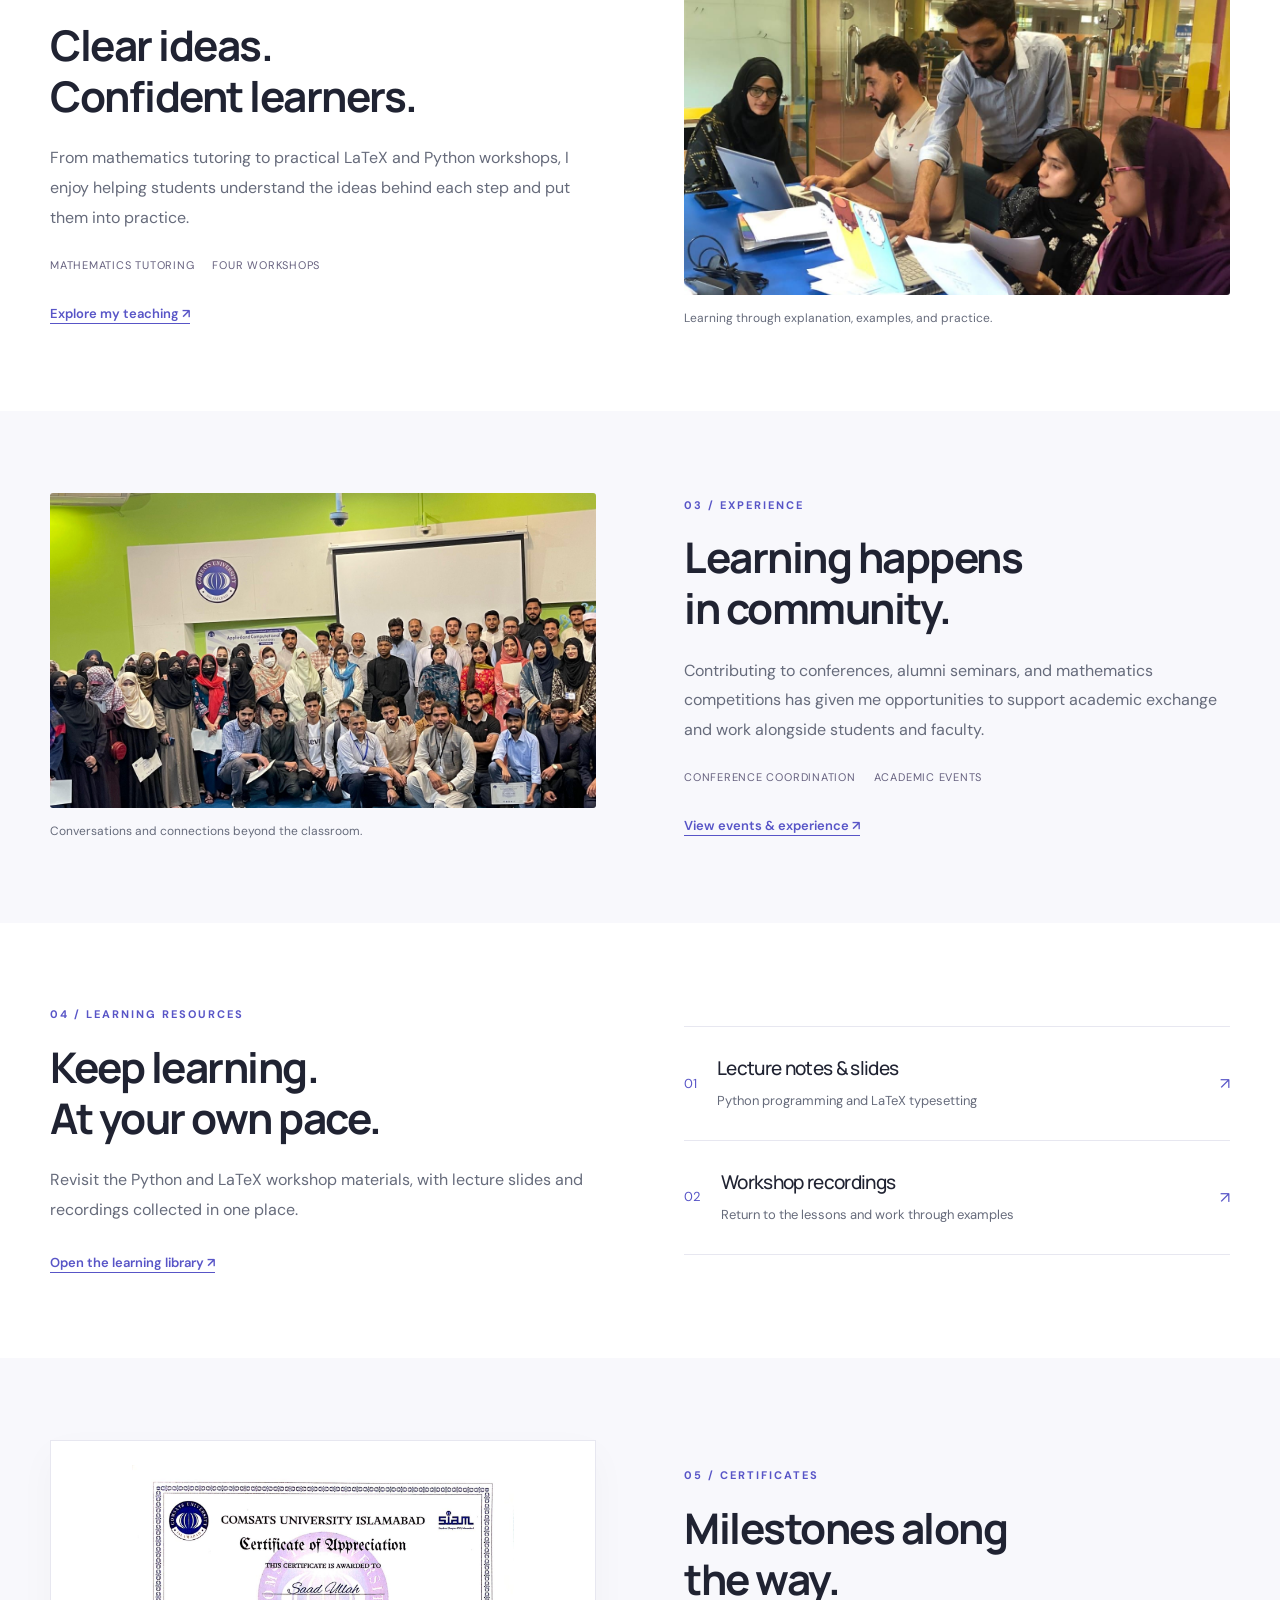
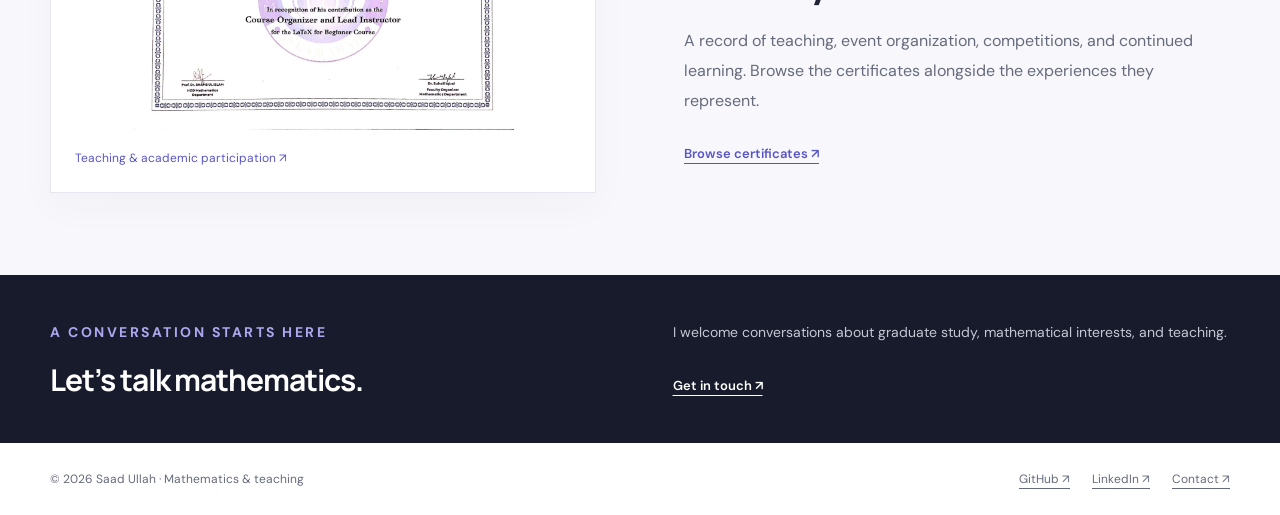
==== commit c69137ab: "Publish professional portrait and fix homepage and About image links" ====
--- a/index.html
+++ b/index.html
@@ -1,5 +1,5 @@
 <!doctype html>
-<html lang="en"><head><meta charset="utf-8"><meta name="viewport" content="width=device-width, initial-scale=1"><title>Mathematics, curiosity &amp; connection | Saad Ullah</title><meta name="description" content="Saad Ullah is a mathematics graduate from COMSATS University Islamabad, interested in algebraic geometry, number theory, and elliptic curve cryptography."><meta name="theme-color" content="#1c332d"><meta property="og:title" content="Mathematics, curiosity &amp; connection | Saad Ullah"><meta property="og:description" content="Saad Ullah is a mathematics graduate from COMSATS University Islamabad, interested in algebraic geometry, number theory, and elliptic curve cryptography."><meta property="og:type" content="website"><meta property="og:image" content="https://saad-ullah.pages.dev/images/profile.png"><link rel="icon" href="assets/favicon.svg" type="image/svg+xml"><link rel="stylesheet" href="assets/site.css"><script src="assets/site.js" defer></script><link rel="stylesheet" href="assets/details.css"><link rel="stylesheet" href="assets/refinement.css"><link rel="stylesheet" href="assets/refresh.css"></head><body><a class="skip" href="#main">Skip to content</a><header class="site-header"><div class="wrap header-inner"><a class="brand" href="index.html">Saad Ullah<span>.</span></a><button class="menu-toggle" hidden aria-controls="navigation" aria-expanded="false" aria-label="Toggle navigation">Menu ☰</button><nav class="nav" id="navigation" aria-label="Main navigation"><a href="index.html" aria-current="page" >Home</a><a href="about.html"  >About</a><a href="research.html"  >Research</a><a href="teaching.html"  >Teaching</a><a href="achievements.html"  >Experience</a><a href="cv.html"  class="nav-cv">CV ↗</a></nav></div></header><main id="main"><div class="hero-band"><section class="hero wrap"><div><p class="eyebrow">Mathematics graduate · Pakistan</p><h1>Saad Ullah<span class="hero-subheading">Curiosity, grounded in mathematics.</span></h1><p class="lead">I explore the mathematics behind cryptography, with interests in algebraic geometry and number theory. I am preparing for graduate study and enjoy sharing mathematics through teaching.</p><div class="actions"><a class="button" href="research.html">Explore my research <span>↗</span></a><a class="text-link" href="cv.html">View CV</a></div></div><figure class="hero-media"><div class="portrait-frame"><img src="images/portrait-professional.png" alt="Saad Ullah" fetchpriority="high"></div><figcaption class="portrait-caption">BS Mathematics <span>COMSATS University Islamabad</span></figcaption></figure></section></div><section class="wrap section home-about"><div><p class="eyebrow">A little about me</p><h2>Learning deeply.<br>Sharing openly.</h2></div><div><p>My final-year project explored Elliptic Curve Cryptography—an intersection of abstract mathematical ideas and secure communication. Alongside my studies, I have taught mathematics and helped organize academic workshops and events.</p><a class="text-link" href="about.html">Read my background ↗</a></div></section><section class="home-feature"><div class="wrap feature-layout"><div class="ecc-illustration" aria-hidden="true"><svg viewBox="0 0 400 280"><path d="M35 140H365M160 25V255" stroke="currentColor" opacity=".2"/><path d="M100 140C110 40 180 60 205 140C235 230 295 265 345 270M100 140C110 240 180 220 205 140C235 50 295 15 345 10" fill="none" stroke="currentColor" stroke-width="3"/></svg><p>y² = x³ + ax + b</p></div><div><p class="eyebrow">01 / Research · Final-year project</p><h2>Elliptic Curve<br>Cryptography</h2><p>Explore the project, its mathematical foundations, and my research supervisor’s profile.</p><a class="text-link" href="research.html#fyp-project">Read the project ↗</a></div></div></section><section class="wrap section landing-block"><div class="landing-copy"><p class="eyebrow">02 / Teaching</p><h2>Clear ideas.<br>Confident learners.</h2><p>From mathematics tutoring to practical LaTeX and Python workshops, I enjoy helping students understand the ideas behind each step and put them into practice.</p><div class="topic-line"><span>Mathematics tutoring</span><span>Four workshops</span></div><a class="text-link" href="teaching.html">Explore my teaching ↗</a></div><div class="landing-visual"><a class="editorial-photo" href="images/Latex C I.jpeg" target="_blank" rel="noopener noreferrer"><img src="images/Latex C I.jpeg" alt="Teaching a workshop at COMSATS University Islamabad" loading="lazy"></a><span class="image-note">Learning through explanation, examples, and practice.</span></div></section>
+<html lang="en"><head><meta charset="utf-8"><meta name="viewport" content="width=device-width, initial-scale=1"><title>Mathematics, curiosity &amp; connection | Saad Ullah</title><meta name="description" content="Saad Ullah is a mathematics graduate from COMSATS University Islamabad, interested in algebraic geometry, number theory, and elliptic curve cryptography."><meta name="theme-color" content="#1c332d"><meta property="og:title" content="Mathematics, curiosity &amp; connection | Saad Ullah"><meta property="og:description" content="Saad Ullah is a mathematics graduate from COMSATS University Islamabad, interested in algebraic geometry, number theory, and elliptic curve cryptography."><meta property="og:type" content="website"><meta property="og:image" content="https://saad-ullah.pages.dev/images/profile.png"><link rel="icon" href="assets/favicon.svg" type="image/svg+xml"><link rel="stylesheet" href="assets/site.css"><script src="assets/site.js" defer></script><link rel="stylesheet" href="assets/details.css"><link rel="stylesheet" href="assets/refinement.css"><link rel="stylesheet" href="assets/refresh.css"></head><body><a class="skip" href="#main">Skip to content</a><header class="site-header"><div class="wrap header-inner"><a class="brand" href="index.html">Saad Ullah<span>.</span></a><button class="menu-toggle" hidden aria-controls="navigation" aria-expanded="false" aria-label="Toggle navigation">Menu ☰</button><nav class="nav" id="navigation" aria-label="Main navigation"><a href="index.html" aria-current="page" >Home</a><a href="about.html"  >About</a><a href="research.html"  >Research</a><a href="teaching.html"  >Teaching</a><a href="achievements.html"  >Experience</a><a href="cv.html"  class="nav-cv">CV ↗</a></nav></div></header><main id="main"><div class="hero-band"><section class="hero wrap"><div><p class="eyebrow">Mathematics graduate · Pakistan</p><h1>Saad Ullah<span class="hero-subheading">Curiosity, grounded in mathematics.</span></h1><p class="lead">I explore the mathematics behind cryptography, with interests in algebraic geometry and number theory. I am preparing for graduate study and enjoy sharing mathematics through teaching.</p><div class="actions"><a class="button" href="research.html">Explore my research <span>↗</span></a><a class="text-link" href="cv.html">View CV</a></div></div><figure class="hero-media"><div class="portrait-frame"><img src="images/portrait-professional.jpg" alt="Saad Ullah" fetchpriority="high"></div><figcaption class="portrait-caption">BS Mathematics <span>COMSATS University Islamabad</span></figcaption></figure></section></div><section class="wrap section home-about"><div><p class="eyebrow">A little about me</p><h2>Learning deeply.<br>Sharing openly.</h2></div><div><p>My final-year project explored Elliptic Curve Cryptography—an intersection of abstract mathematical ideas and secure communication. Alongside my studies, I have taught mathematics and helped organize academic workshops and events.</p><a class="text-link" href="about.html">Read my background ↗</a></div></section><section class="home-feature"><div class="wrap feature-layout"><div class="ecc-illustration" aria-hidden="true"><svg viewBox="0 0 400 280"><path d="M35 140H365M160 25V255" stroke="currentColor" opacity=".2"/><path d="M100 140C110 40 180 60 205 140C235 230 295 265 345 270M100 140C110 240 180 220 205 140C235 50 295 15 345 10" fill="none" stroke="currentColor" stroke-width="3"/></svg><p>y² = x³ + ax + b</p></div><div><p class="eyebrow">01 / Research · Final-year project</p><h2>Elliptic Curve<br>Cryptography</h2><p>Explore the project, its mathematical foundations, and my research supervisor’s profile.</p><a class="text-link" href="research.html#fyp-project">Read the project ↗</a></div></div></section><section class="wrap section landing-block"><div class="landing-copy"><p class="eyebrow">02 / Teaching</p><h2>Clear ideas.<br>Confident learners.</h2><p>From mathematics tutoring to practical LaTeX and Python workshops, I enjoy helping students understand the ideas behind each step and put them into practice.</p><div class="topic-line"><span>Mathematics tutoring</span><span>Four workshops</span></div><a class="text-link" href="teaching.html">Explore my teaching ↗</a></div><div class="landing-visual"><a class="editorial-photo" href="images/Latex C I.jpeg" target="_blank" rel="noopener noreferrer"><img src="images/Latex C I.jpeg" alt="Teaching a workshop at COMSATS University Islamabad" loading="lazy"></a><span class="image-note">Learning through explanation, examples, and practice.</span></div></section>
 <section class="soft-band"><div class="wrap section landing-block reverse"><div class="landing-copy"><p class="eyebrow">03 / Experience</p><h2>Learning happens<br>in community.</h2><p>Contributing to conferences, alumni seminars, and mathematics competitions has given me opportunities to support academic exchange and work alongside students and faculty.</p><div class="topic-line"><span>Conference coordination</span><span>Academic events</span></div><a class="text-link" href="achievements.html#events-organized">View events &amp; experience ↗</a></div><div class="landing-visual"><a class="editorial-photo" href="images/ICACM GP.jpg" target="_blank" rel="noopener noreferrer"><img src="images/ICACM GP.jpg" alt="Mathematics conference participants at COMSATS" loading="lazy"></a><span class="image-note">Conversations and connections beyond the classroom.</span></div></div></section>
 <section class="wrap section landing-block"><div class="landing-copy"><p class="eyebrow">04 / Learning resources</p><h2>Keep learning.<br>At your own pace.</h2><p>Revisit the Python and LaTeX workshop materials, with lecture slides and recordings collected in one place.</p><a class="text-link" href="teaching.html#resource-library">Open the learning library ↗</a></div><div class="resource-preview"><a href="teaching.html#combined-materials"><span class="resource-symbol" aria-hidden="true">01</span><div><h3>Lecture notes &amp; slides</h3><p>Python programming and LaTeX typesetting</p></div><span aria-hidden="true">↗</span></a><a href="teaching.html#resource-library"><span class="resource-symbol" aria-hidden="true">02</span><div><h3>Workshop recordings</h3><p>Return to the lessons and work through examples</p></div><span aria-hidden="true">↗</span></a></div></section>
 <section class="soft-band"><div class="wrap section landing-block reverse"><div class="landing-copy"><p class="eyebrow">05 / Certificates</p><h2>Milestones along<br>the way.</h2><p>A record of teaching, event organization, competitions, and continued learning. Browse the certificates alongside the experiences they represent.</p><a class="text-link" href="achievements.html#certificates-section">Browse certificates ↗</a></div><a class="certificate-preview" href="achievements.html#certificates-section"><img src="images/latex cert.jpg" alt="LaTeX workshop certificate" loading="lazy"><span>Teaching &amp; academic participation ↗</span></a></div></section></main><section class="dark-section"><div class="wrap dark-inner"><div><p class="eyebrow">A conversation starts here</p><h2>Let’s talk mathematics.</h2></div><div><p>I welcome conversations about graduate study, mathematical interests, and teaching.</p><div class="actions"><a class="text-link" href="mailto:saadabbasi3018@gmail.com">Get in touch ↗</a></div></div></div></section><footer class="footer"><div class="wrap footer-inner"><p>© 2026 Saad Ullah · Mathematics &amp; teaching</p><div class="footer-links"><a href="https://github.com/saadullah-m">GitHub ↗</a><a href="https://linkedin.com/in/saad-ullah-490305202">LinkedIn ↗</a><a href="contact.html">Contact ↗</a></div></div></footer></body></html>
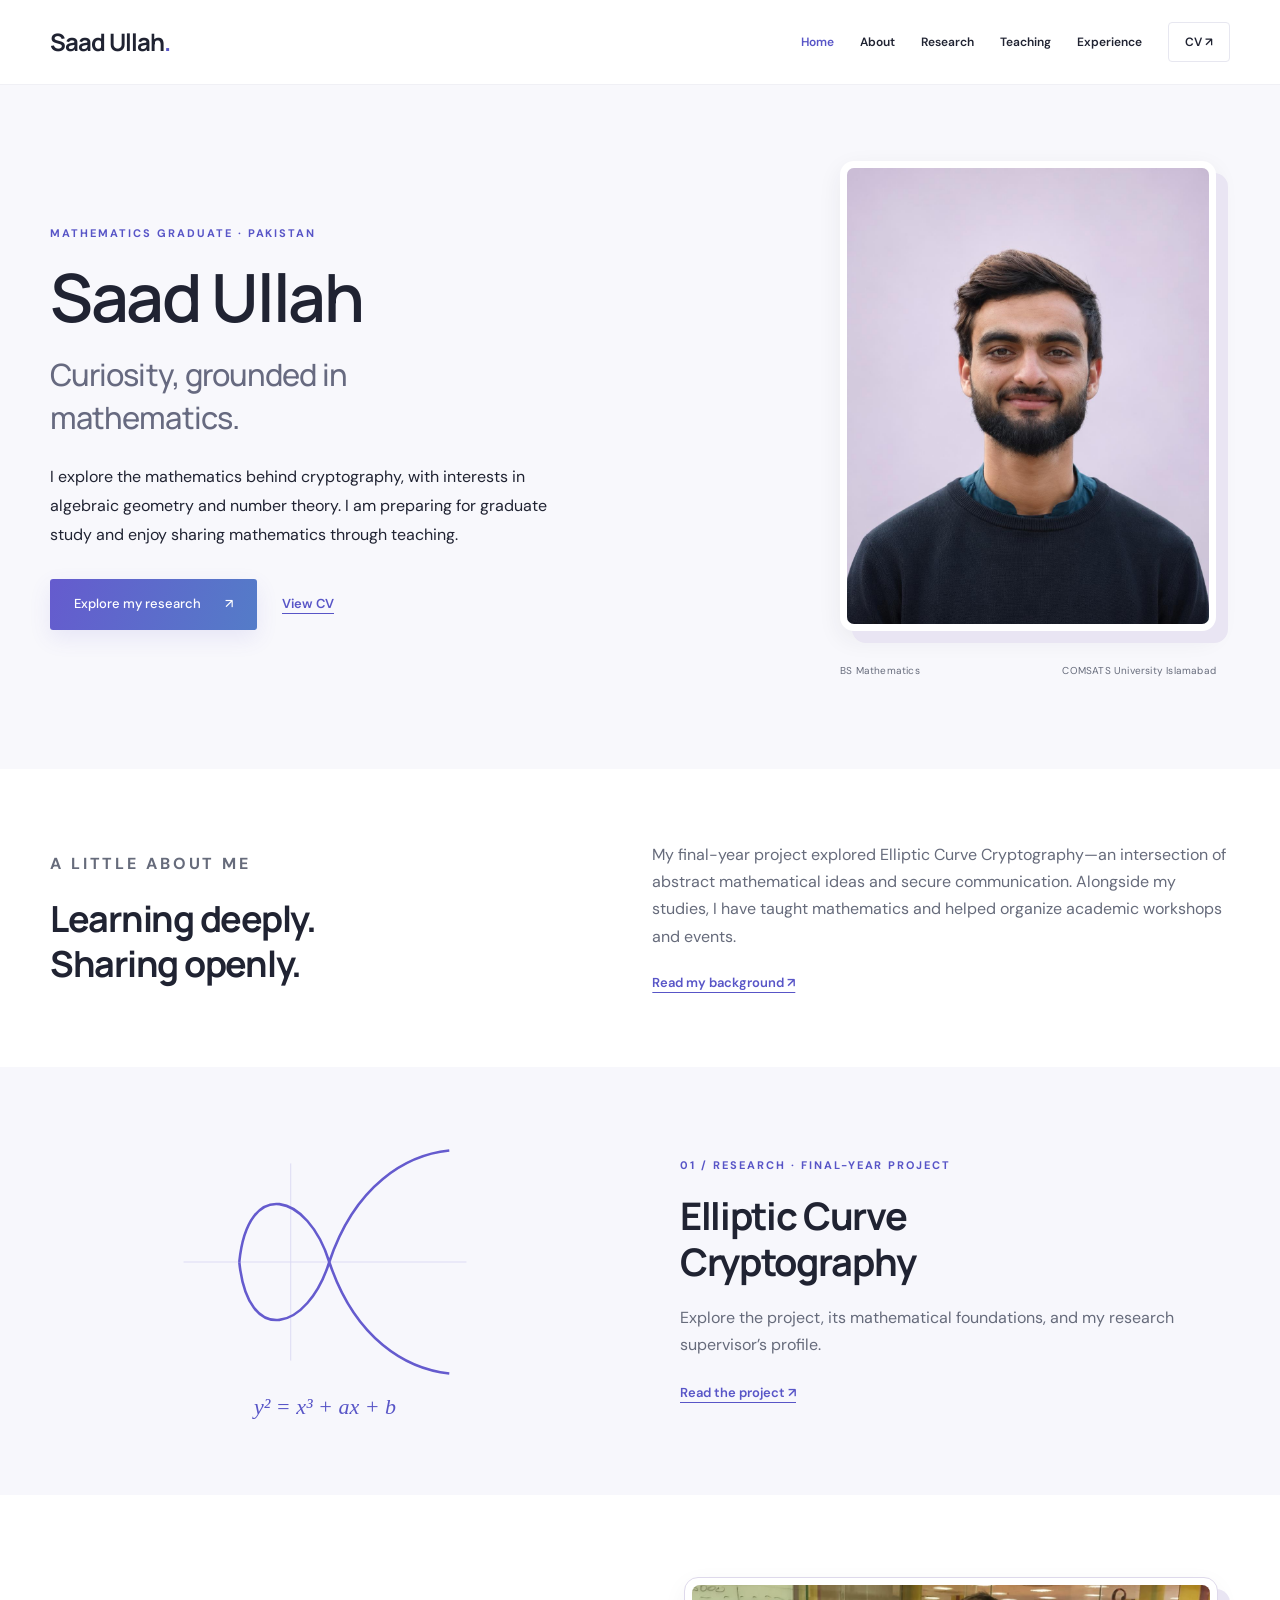
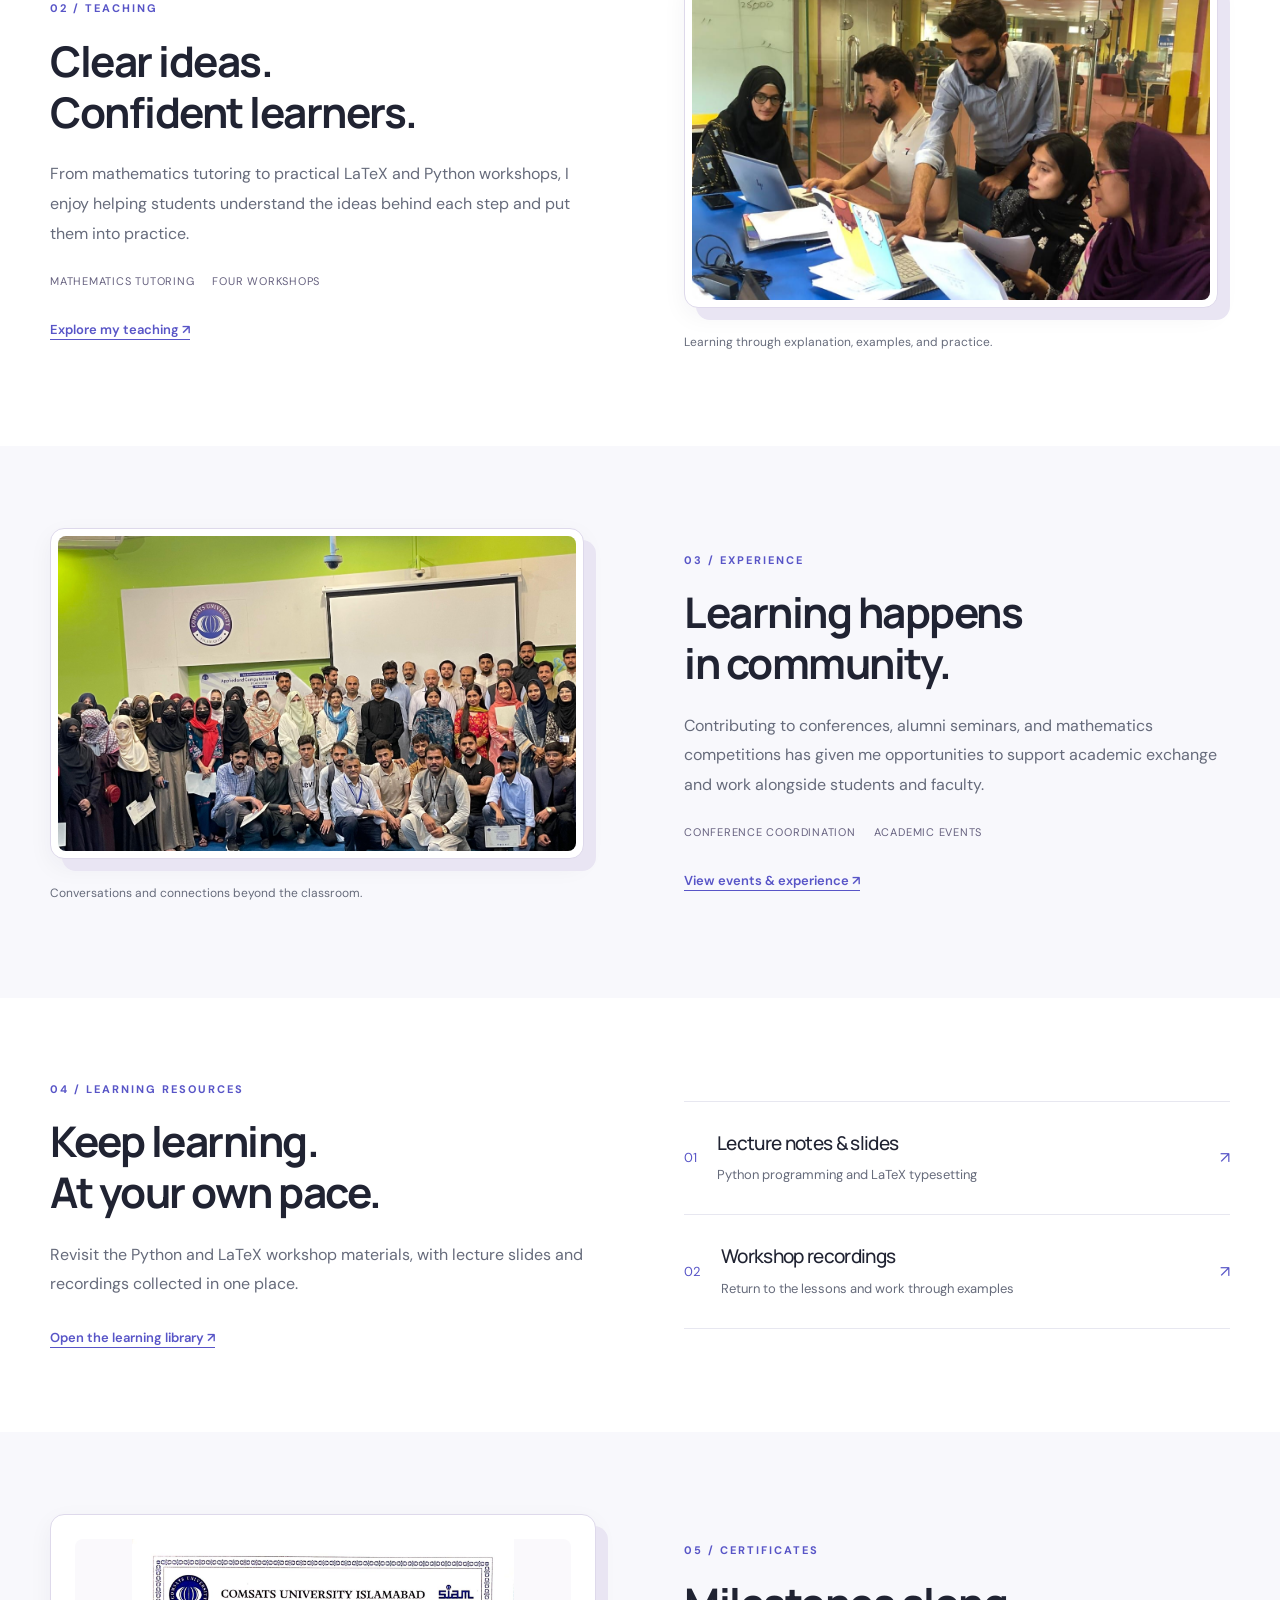
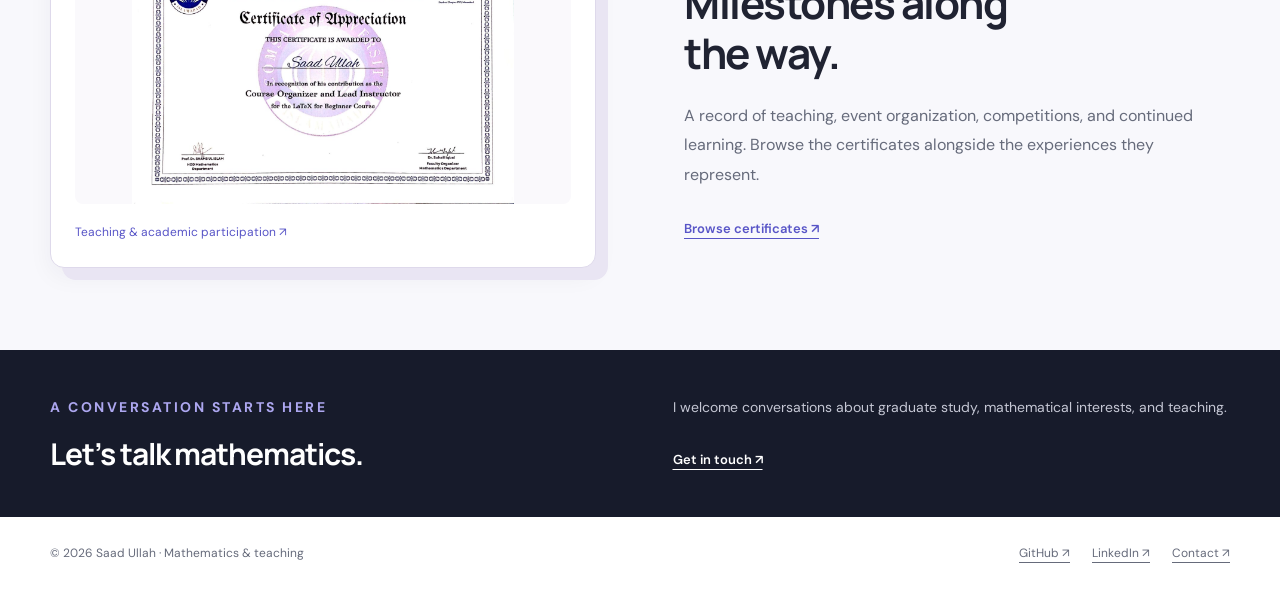
==== commit 49bcece6: "Frame all landing page photographs with matching lavender borders" ====
--- a/index.html
+++ b/index.html
@@ -1,5 +1,16 @@
 <!doctype html>
-<html lang="en"><head><meta charset="utf-8"><meta name="viewport" content="width=device-width, initial-scale=1"><title>Mathematics, curiosity &amp; connection | Saad Ullah</title><meta name="description" content="Saad Ullah is a mathematics graduate from COMSATS University Islamabad, interested in algebraic geometry, number theory, and elliptic curve cryptography."><meta name="theme-color" content="#1c332d"><meta property="og:title" content="Mathematics, curiosity &amp; connection | Saad Ullah"><meta property="og:description" content="Saad Ullah is a mathematics graduate from COMSATS University Islamabad, interested in algebraic geometry, number theory, and elliptic curve cryptography."><meta property="og:type" content="website"><meta property="og:image" content="https://saad-ullah.pages.dev/images/profile.png"><link rel="icon" href="assets/favicon.svg" type="image/svg+xml"><link rel="stylesheet" href="assets/site.css"><script src="assets/site.js" defer></script><link rel="stylesheet" href="assets/details.css"><link rel="stylesheet" href="assets/refinement.css"><link rel="stylesheet" href="assets/refresh.css"></head><body><a class="skip" href="#main">Skip to content</a><header class="site-header"><div class="wrap header-inner"><a class="brand" href="index.html">Saad Ullah<span>.</span></a><button class="menu-toggle" hidden aria-controls="navigation" aria-expanded="false" aria-label="Toggle navigation">Menu ☰</button><nav class="nav" id="navigation" aria-label="Main navigation"><a href="index.html" aria-current="page" >Home</a><a href="about.html"  >About</a><a href="research.html"  >Research</a><a href="teaching.html"  >Teaching</a><a href="achievements.html"  >Experience</a><a href="cv.html"  class="nav-cv">CV ↗</a></nav></div></header><main id="main"><div class="hero-band"><section class="hero wrap"><div><p class="eyebrow">Mathematics graduate · Pakistan</p><h1>Saad Ullah<span class="hero-subheading">Curiosity, grounded in mathematics.</span></h1><p class="lead">I explore the mathematics behind cryptography, with interests in algebraic geometry and number theory. I am preparing for graduate study and enjoy sharing mathematics through teaching.</p><div class="actions"><a class="button" href="research.html">Explore my research <span>↗</span></a><a class="text-link" href="cv.html">View CV</a></div></div><figure class="hero-media"><div class="portrait-frame"><img src="images/portrait-professional.jpg" alt="Saad Ullah" fetchpriority="high"></div><figcaption class="portrait-caption">BS Mathematics <span>COMSATS University Islamabad</span></figcaption></figure></section></div><section class="wrap section home-about"><div><p class="eyebrow">A little about me</p><h2>Learning deeply.<br>Sharing openly.</h2></div><div><p>My final-year project explored Elliptic Curve Cryptography—an intersection of abstract mathematical ideas and secure communication. Alongside my studies, I have taught mathematics and helped organize academic workshops and events.</p><a class="text-link" href="about.html">Read my background ↗</a></div></section><section class="home-feature"><div class="wrap feature-layout"><div class="ecc-illustration" aria-hidden="true"><svg viewBox="0 0 400 280"><path d="M35 140H365M160 25V255" stroke="currentColor" opacity=".2"/><path d="M100 140C110 40 180 60 205 140C235 230 295 265 345 270M100 140C110 240 180 220 205 140C235 50 295 15 345 10" fill="none" stroke="currentColor" stroke-width="3"/></svg><p>y² = x³ + ax + b</p></div><div><p class="eyebrow">01 / Research · Final-year project</p><h2>Elliptic Curve<br>Cryptography</h2><p>Explore the project, its mathematical foundations, and my research supervisor’s profile.</p><a class="text-link" href="research.html#fyp-project">Read the project ↗</a></div></div></section><section class="wrap section landing-block"><div class="landing-copy"><p class="eyebrow">02 / Teaching</p><h2>Clear ideas.<br>Confident learners.</h2><p>From mathematics tutoring to practical LaTeX and Python workshops, I enjoy helping students understand the ideas behind each step and put them into practice.</p><div class="topic-line"><span>Mathematics tutoring</span><span>Four workshops</span></div><a class="text-link" href="teaching.html">Explore my teaching ↗</a></div><div class="landing-visual"><a class="editorial-photo" href="images/Latex C I.jpeg" target="_blank" rel="noopener noreferrer"><img src="images/Latex C I.jpeg" alt="Teaching a workshop at COMSATS University Islamabad" loading="lazy"></a><span class="image-note">Learning through explanation, examples, and practice.</span></div></section>
-<section class="soft-band"><div class="wrap section landing-block reverse"><div class="landing-copy"><p class="eyebrow">03 / Experience</p><h2>Learning happens<br>in community.</h2><p>Contributing to conferences, alumni seminars, and mathematics competitions has given me opportunities to support academic exchange and work alongside students and faculty.</p><div class="topic-line"><span>Conference coordination</span><span>Academic events</span></div><a class="text-link" href="achievements.html#events-organized">View events &amp; experience ↗</a></div><div class="landing-visual"><a class="editorial-photo" href="images/ICACM GP.jpg" target="_blank" rel="noopener noreferrer"><img src="images/ICACM GP.jpg" alt="Mathematics conference participants at COMSATS" loading="lazy"></a><span class="image-note">Conversations and connections beyond the classroom.</span></div></div></section>
+<html lang="en"><head><meta charset="utf-8"><meta name="viewport" content="width=device-width, initial-scale=1"><title>Mathematics, curiosity &amp; connection | Saad Ullah</title><meta name="description" content="Saad Ullah is a mathematics graduate from COMSATS University Islamabad, interested in algebraic geometry, number theory, and elliptic curve cryptography."><meta name="theme-color" content="#1c332d"><meta property="og:title" content="Mathematics, curiosity &amp; connection | Saad Ullah"><meta property="og:description" content="Saad Ullah is a mathematics graduate from COMSATS University Islamabad, interested in algebraic geometry, number theory, and elliptic curve cryptography."><meta property="og:type" content="website"><meta property="og:image" content="https://saad-ullah.pages.dev/images/profile.png"><link rel="icon" href="assets/favicon.svg" type="image/svg+xml"><link rel="stylesheet" href="assets/site.css"><script src="assets/site.js" defer></script><link rel="stylesheet" href="assets/details.css"><link rel="stylesheet" href="assets/refinement.css"><link rel="stylesheet" href="assets/refresh.css?v=20261110b"><style>
+/* Framed photographs throughout the landing page. */
+.hero-media{padding:0 14px 14px 0}
+.portrait-frame{border:7px solid #fff;border-radius:14px;box-shadow:12px 12px 0 #e9e5f3,0 8px 25px #30283f12}
+.landing-visual{padding:0 12px 12px 0}
+.landing-visual .editorial-photo{padding:7px;background:#fff;border:1px solid #ded9eb;border-radius:14px;box-shadow:12px 12px 0 #e9e5f3,0 8px 25px #30283f0d}
+.landing-visual img{display:block;border-radius:8px}
+.landing-visual .image-note{margin-top:24px}
+.certificate-preview{border:1px solid #ded9eb;border-radius:14px;box-shadow:12px 12px 0 #e9e5f3,0 8px 25px #30283f0d}
+.certificate-preview img{border-radius:8px;background:#faf9fc}
+@media(max-width:560px){.portrait-frame,.landing-visual .editorial-photo,.certificate-preview{box-shadow:7px 7px 0 #e9e5f3}.hero-media,.landing-visual{padding-right:8px}}
+</style></head><body><a class="skip" href="#main">Skip to content</a><header class="site-header"><div class="wrap header-inner"><a class="brand" href="index.html">Saad Ullah<span>.</span></a><button class="menu-toggle" hidden aria-controls="navigation" aria-expanded="false" aria-label="Toggle navigation">Menu ☰</button><nav class="nav" id="navigation" aria-label="Main navigation"><a href="index.html" aria-current="page" >Home</a><a href="about.html"  >About</a><a href="research.html"  >Research</a><a href="teaching.html"  >Teaching</a><a href="experience.html"  >Experience</a><a href="cv.html"  class="nav-cv">CV ↗</a></nav></div></header><main id="main"><div class="hero-band"><section class="hero wrap"><div><p class="eyebrow">Mathematics graduate · Pakistan</p><h1>Saad Ullah<span class="hero-subheading">Curiosity, grounded in mathematics.</span></h1><p class="lead">I explore the mathematics behind cryptography, with interests in algebraic geometry and number theory. I am preparing for graduate study and enjoy sharing mathematics through teaching.</p><div class="actions"><a class="button" href="research.html">Explore my research <span>↗</span></a><a class="text-link" href="cv.html">View CV</a></div></div><figure class="hero-media"><div class="portrait-frame"><img src="images/portrait-professional.jpg" alt="Saad Ullah" fetchpriority="high"></div><figcaption class="portrait-caption">BS Mathematics <span>COMSATS University Islamabad</span></figcaption></figure></section></div><section class="wrap section home-about"><div><p class="eyebrow">A little about me</p><h2>Learning deeply.<br>Sharing openly.</h2></div><div><p>My final-year project explored Elliptic Curve Cryptography—an intersection of abstract mathematical ideas and secure communication. Alongside my studies, I have taught mathematics and helped organize academic workshops and events.</p><a class="text-link" href="about.html">Read my background ↗</a></div></section><section class="home-feature"><div class="wrap feature-layout"><div class="ecc-illustration" aria-hidden="true"><svg viewBox="0 0 400 280"><path d="M35 140H365M160 25V255" stroke="currentColor" opacity=".2"/><path d="M100 140C110 40 180 60 205 140C235 230 295 265 345 270M100 140C110 240 180 220 205 140C235 50 295 15 345 10" fill="none" stroke="currentColor" stroke-width="3"/></svg><p>y² = x³ + ax + b</p></div><div><p class="eyebrow">01 / Research · Final-year project</p><h2>Elliptic Curve<br>Cryptography</h2><p>Explore the project, its mathematical foundations, and my research supervisor’s profile.</p><a class="text-link" href="research.html#fyp-project">Read the project ↗</a></div></div></section><section class="wrap section landing-block"><div class="landing-copy"><p class="eyebrow">02 / Teaching</p><h2>Clear ideas.<br>Confident learners.</h2><p>From mathematics tutoring to practical LaTeX and Python workshops, I enjoy helping students understand the ideas behind each step and put them into practice.</p><div class="topic-line"><span>Mathematics tutoring</span><span>Four workshops</span></div><a class="text-link" href="teaching.html">Explore my teaching ↗</a></div><div class="landing-visual"><a class="editorial-photo" href="images/Latex C I.jpeg" target="_blank" rel="noopener noreferrer"><img src="images/Latex C I.jpeg" alt="Teaching a workshop at COMSATS University Islamabad" loading="lazy"></a><span class="image-note">Learning through explanation, examples, and practice.</span></div></section>
+<section class="soft-band"><div class="wrap section landing-block reverse"><div class="landing-copy"><p class="eyebrow">03 / Experience</p><h2>Learning happens<br>in community.</h2><p>Contributing to conferences, alumni seminars, and mathematics competitions has given me opportunities to support academic exchange and work alongside students and faculty.</p><div class="topic-line"><span>Conference coordination</span><span>Academic events</span></div><a class="text-link" href="experience.html#events-organized">View events &amp; experience ↗</a></div><div class="landing-visual"><a class="editorial-photo" href="images/ICACM GP.jpg" target="_blank" rel="noopener noreferrer"><img src="images/ICACM GP.jpg" alt="Mathematics conference participants at COMSATS" loading="lazy"></a><span class="image-note">Conversations and connections beyond the classroom.</span></div></div></section>
 <section class="wrap section landing-block"><div class="landing-copy"><p class="eyebrow">04 / Learning resources</p><h2>Keep learning.<br>At your own pace.</h2><p>Revisit the Python and LaTeX workshop materials, with lecture slides and recordings collected in one place.</p><a class="text-link" href="teaching.html#resource-library">Open the learning library ↗</a></div><div class="resource-preview"><a href="teaching.html#combined-materials"><span class="resource-symbol" aria-hidden="true">01</span><div><h3>Lecture notes &amp; slides</h3><p>Python programming and LaTeX typesetting</p></div><span aria-hidden="true">↗</span></a><a href="teaching.html#resource-library"><span class="resource-symbol" aria-hidden="true">02</span><div><h3>Workshop recordings</h3><p>Return to the lessons and work through examples</p></div><span aria-hidden="true">↗</span></a></div></section>
-<section class="soft-band"><div class="wrap section landing-block reverse"><div class="landing-copy"><p class="eyebrow">05 / Certificates</p><h2>Milestones along<br>the way.</h2><p>A record of teaching, event organization, competitions, and continued learning. Browse the certificates alongside the experiences they represent.</p><a class="text-link" href="achievements.html#certificates-section">Browse certificates ↗</a></div><a class="certificate-preview" href="achievements.html#certificates-section"><img src="images/latex cert.jpg" alt="LaTeX workshop certificate" loading="lazy"><span>Teaching &amp; academic participation ↗</span></a></div></section></main><section class="dark-section"><div class="wrap dark-inner"><div><p class="eyebrow">A conversation starts here</p><h2>Let’s talk mathematics.</h2></div><div><p>I welcome conversations about graduate study, mathematical interests, and teaching.</p><div class="actions"><a class="text-link" href="mailto:saadabbasi3018@gmail.com">Get in touch ↗</a></div></div></div></section><footer class="footer"><div class="wrap footer-inner"><p>© 2026 Saad Ullah · Mathematics &amp; teaching</p><div class="footer-links"><a href="https://github.com/saadullah-m">GitHub ↗</a><a href="https://linkedin.com/in/saad-ullah-490305202">LinkedIn ↗</a><a href="contact.html">Contact ↗</a></div></div></footer></body></html>
+<section class="soft-band"><div class="wrap section landing-block reverse"><div class="landing-copy"><p class="eyebrow">05 / Certificates</p><h2>Milestones along<br>the way.</h2><p>A record of teaching, event organization, competitions, and continued learning. Browse the certificates alongside the experiences they represent.</p><a class="text-link" href="experience.html#certificates-section">Browse certificates ↗</a></div><a class="certificate-preview" href="experience.html#certificates-section"><img src="images/latex cert.jpg" alt="LaTeX workshop certificate" loading="lazy"><span>Teaching &amp; academic participation ↗</span></a></div></section></main><section class="dark-section"><div class="wrap dark-inner"><div><p class="eyebrow">A conversation starts here</p><h2>Let’s talk mathematics.</h2></div><div><p>I welcome conversations about graduate study, mathematical interests, and teaching.</p><div class="actions"><a class="text-link" href="mailto:saadabbasi3018@gmail.com">Get in touch ↗</a></div></div></div></section><footer class="footer"><div class="wrap footer-inner"><p>© 2026 Saad Ullah · Mathematics &amp; teaching</p><div class="footer-links"><a href="https://github.com/saadullah-m">GitHub ↗</a><a href="https://linkedin.com/in/saad-ullah-490305202">LinkedIn ↗</a><a href="contact.html">Contact ↗</a></div></div></footer></body></html>
--- a/assets/refresh.css
+++ b/assets/refresh.css
@@ -4,3 +4,107 @@
 @media(max-width:800px){.workshop-grid{grid-template-columns:1fr}.workshop-compact{grid-template-columns:180px minmax(0,1fr)}.workshop-compact img{min-height:220px}.landing-block{gap:30px}.landing-visual img{height:270px}.hero{min-height:0}.teaching-intro .container{grid-template-columns:1fr;gap:20px}.about-story{grid-template-columns:1.3fr .8fr;gap:30px}.about-footnote{display:block}.about-footnote a{display:inline-block;margin-top:20px}}
 @media(max-width:560px){.hero{gap:35px}.hero-media{max-width:290px}.landing-block,.about-story{grid-template-columns:1fr;gap:28px}.landing-block.reverse .landing-copy,.landing-block.reverse>.landing-visual,.landing-block.reverse>.certificate-preview{grid-column:auto;grid-row:auto}.landing-visual img{height:250px}.home-about{padding:45px 0}.home-feature{padding:38px 0}.workshop-compact{grid-template-columns:95px minmax(0,1fr)}.workshop-copy{padding:18px}.workshop-copy h3{font-size:18px}.workshop-art{padding:8px}.workshop-art>span{font-size:30px}.workshop-art small{font-size:7px}.restored-content .event-compact{grid-template-columns:1fr;gap:20px;padding:25px 0}.restored-content .event-compact>.workshop-images{grid-template-columns:1fr 1fr}.restored-content .event-compact .workshop-images img{height:130px}.restored-content .event-compact .video-section .workshop-details{grid-template-columns:1fr}.about-portrait{max-width:290px;margin:auto;width:100%}.certificate-preview img{height:220px}.restored-content .event-compact .workshop-header{flex-direction:column}.landing-copy>p:not(.eyebrow){font-size:15px}.portrait-caption{font-size:10px}.about-copy h2{font-size:30px}}
 @media(prefers-reduced-motion:reduce){html{scroll-behavior:auto}}
+
+/* Distinct, compact experience cards. */
+.restored-content .event-compact{
+  grid-template-columns:190px minmax(0,1fr);gap:24px;
+  margin:0 0 22px;padding:22px;
+  background:#fff;border:1px solid #dedce8;border-left:4px solid #78709c;
+  border-radius:12px;box-shadow:0 4px 16px #29233e08;overflow:hidden;
+}
+.restored-content .event-compact:last-child{margin-bottom:0}
+.restored-content .event-compact>.workshop-images{gap:10px}
+.restored-content .event-compact .workshop-images a{display:block;border-radius:7px;overflow:hidden}
+.restored-content .event-compact .workshop-images img{display:block;height:128px;border-radius:7px;margin:0}
+.restored-content .event-compact .workshop-header{
+  display:flex;align-items:flex-start;justify-content:space-between;
+  padding:0 0 13px;margin:0 0 13px;border-bottom:1px solid #eeecf3;gap:16px;
+}
+.restored-content .event-compact .workshop-title{font-size:20px;line-height:1.35;color:#343047;margin:0}
+.restored-content .event-compact .workshop-role{display:inline-block;color:#6d638d;font-size:11px;font-weight:600;margin-top:8px;line-height:1.5}
+.restored-content .event-compact .workshop-date{flex-shrink:0;background:#efedf6;color:#594f79;border:1px solid #e4dfef;border-radius:6px;padding:5px 9px;font-size:11px;line-height:1.4}
+.restored-content .event-compact .workshop-content{display:block;margin:0;padding:0}
+.restored-content .event-compact .workshop-description p{font-size:13px;line-height:1.75}
+.restored-content .event-compact .workshop-details{background:#f8f7fb;border:0;border-radius:7px;padding:12px 14px;margin-top:15px;gap:10px 20px}
+.restored-content .event-compact .detail-label{font-size:9px;line-height:1.5;margin-bottom:3px}
+.restored-content .event-compact .detail-value{font-size:11px;line-height:1.5}
+.restored-content .event-compact .video-section{margin-top:14px}
+@media(max-width:760px){
+ .restored-content .event-compact{grid-template-columns:145px minmax(0,1fr);gap:18px;padding:18px}
+ .restored-content .event-compact .workshop-title{font-size:18px}
+ .restored-content .event-compact .workshop-images img{height:115px}
+}
+@media(max-width:560px){
+ .restored-content .event-compact{grid-template-columns:minmax(0,1fr);padding:16px;gap:16px;margin-bottom:18px;border-radius:10px}
+ .restored-content .event-compact>.workshop-images{grid-template-columns:repeat(2,minmax(0,1fr))}
+ .restored-content .event-compact .workshop-images img{height:110px}
+ .restored-content .event-compact .workshop-header{flex-direction:row;gap:10px}
+ .restored-content .event-compact .workshop-title{font-size:17px}
+ .restored-content .event-compact .workshop-details{gap:10px;padding:11px}
+}
+
+/* Right-aligned event photography and stronger titles. */
+.restored-content .event-compact{grid-template-columns:minmax(0,1fr) 190px}
+.restored-content .event-compact>.event-copy{grid-column:1;grid-row:1}
+.restored-content .event-compact>.workshop-images{grid-column:2;grid-row:1}
+.restored-content .event-compact .workshop-title{font-size:22px;font-weight:700;color:#30283f}
+@media(max-width:760px){
+ .restored-content .event-compact{grid-template-columns:minmax(0,1fr) 145px}
+ .restored-content .event-compact .workshop-title{font-size:20px}
+}
+@media(max-width:560px){
+ .restored-content .event-compact{grid-template-columns:minmax(0,1fr)}
+ .restored-content .event-compact>.event-copy{grid-column:1;grid-row:1}
+ .restored-content .event-compact>.workshop-images{grid-column:1;grid-row:2}
+ .restored-content .event-compact .workshop-title{font-size:19px}
+}
+
+/* Spacious teaching rows and a compact certificate gallery. */
+.workshop-grid{grid-template-columns:minmax(0,1fr);gap:22px}
+.workshop-compact{grid-template-columns:220px minmax(0,1fr)}
+.workshop-compact img{min-height:220px}
+.workshop-copy{padding:28px 32px}
+.workshop-copy h3{font-size:23px}
+.workshop-copy>p:not(.card-meta){font-size:14px;max-width:85ch}
+.restored-content .certificates-grid{grid-template-columns:repeat(4,minmax(0,1fr));gap:18px}
+.restored-content #certificates-section .certificate-image img{height:155px;padding:10px}
+.restored-content .certificate-info{padding:14px}
+.restored-content .certificate-title{font-size:15px;margin-bottom:8px}
+.restored-content .certificate-issuer,.restored-content .certificate-type{font-size:12px}
+@media(max-width:1000px){
+ .restored-content .certificates-grid{grid-template-columns:repeat(2,minmax(0,1fr))}
+}
+@media(max-width:560px){
+ .workshop-compact{grid-template-columns:minmax(0,1fr)}
+ .workshop-compact img{height:180px;min-height:0}
+ .workshop-art{min-height:130px}
+ .workshop-copy{padding:22px}
+ .workshop-copy h3{font-size:21px}
+ .restored-content .certificates-grid{grid-template-columns:minmax(0,1fr)}
+}
+
+/* Consistent teaching cards with compact media. */
+.restored-content #certificates-section h2,.restored-content #certificates-section .certificate-title{font-weight:700}
+.workshop-compact{grid-template-columns:minmax(0,1fr) 150px;gap:24px;align-items:center;padding:22px;border:1px solid #dedce8;border-left:4px solid #78709c;border-radius:12px;box-shadow:0 4px 16px #29233e08}
+.workshop-compact>.workshop-copy{grid-column:1;grid-row:1;padding:0}
+.workshop-compact>.editorial-photo,.workshop-compact>.workshop-art{grid-column:2;grid-row:1;border-radius:7px;overflow:hidden}
+.workshop-compact img{height:128px;min-height:0;display:block}
+.workshop-compact>.workshop-art{height:100px;min-height:0;gap:10px;padding:12px}
+.workshop-art>span,.workshop-art.python>span{font-size:28px}
+.workshop-copy h3{font-size:22px;font-weight:700;color:#30283f}
+@media(max-width:560px){.workshop-compact{grid-template-columns:minmax(0,1fr);padding:18px;gap:16px}.workshop-compact>.editorial-photo,.workshop-compact>.workshop-art{grid-column:1;grid-row:2;width:150px}.workshop-copy h3{font-size:19px}}
+
+/* Balanced workshop photographs and mentoring cards. */
+.workshop-compact{grid-template-columns:minmax(0,1fr) 190px}
+.workshop-compact img{width:100%;height:150px;object-fit:cover}
+.restored-content .mentoring-card{display:grid;grid-template-columns:minmax(0,1fr) 160px;align-items:center;gap:28px;padding:26px;border:1px solid #dedce8;border-left:4px solid #78709c;border-radius:12px;box-shadow:0 4px 16px #29233e08;background:#fff}
+.restored-content .mentoring-card .workshop-title{font-size:22px;font-weight:700;color:#30283f}
+.mentoring-art img{display:block;width:100%;height:auto;border-radius:9px}
+.restored-content #graduate-circle .mentoring-card{grid-template-columns:minmax(0,1fr) 210px}
+@media(max-width:560px){
+.workshop-compact{grid-template-columns:minmax(0,1fr)}
+.workshop-compact>.editorial-photo,.workshop-compact>.workshop-art{width:190px}
+.restored-content .mentoring-card,.restored-content #graduate-circle .mentoring-card{grid-template-columns:minmax(0,1fr);padding:18px;gap:18px}
+.mentoring-art{width:150px;justify-self:end}
+.restored-content .mentoring-card .workshop-title{font-size:19px}
+}
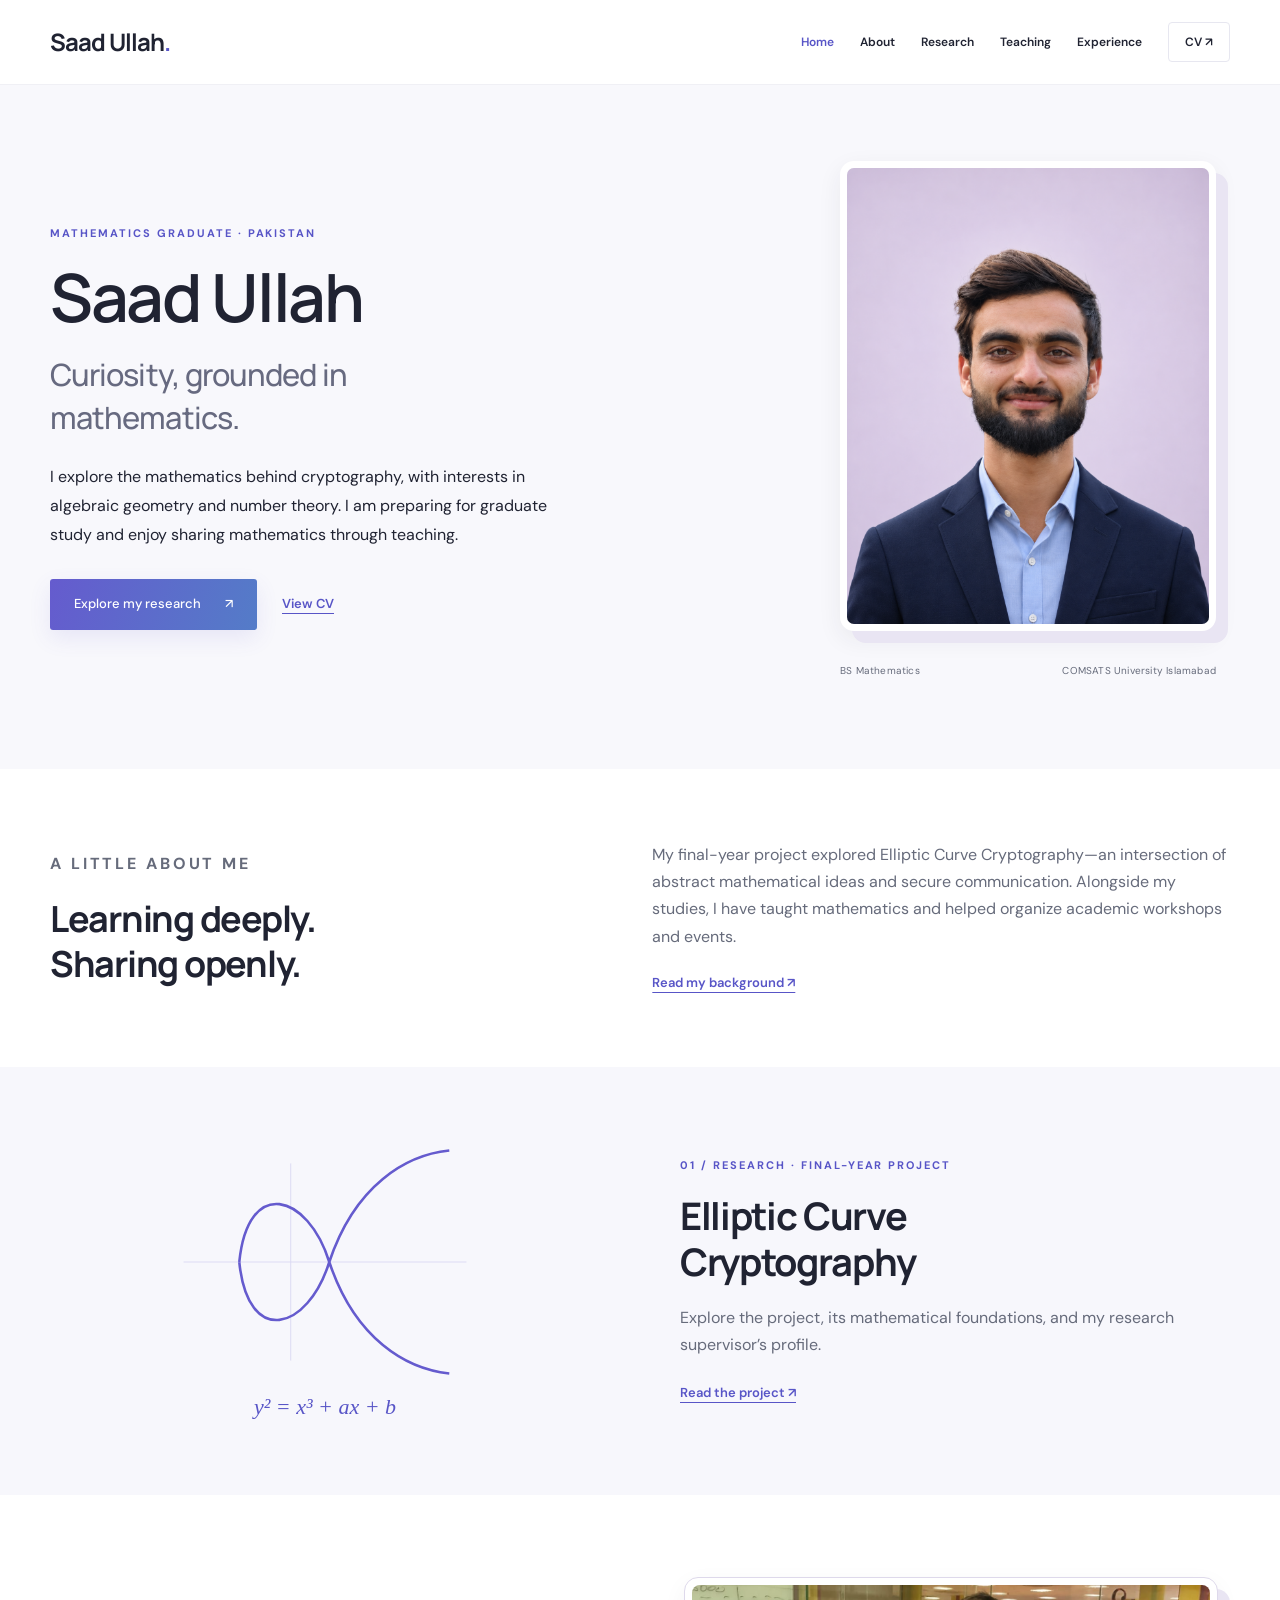
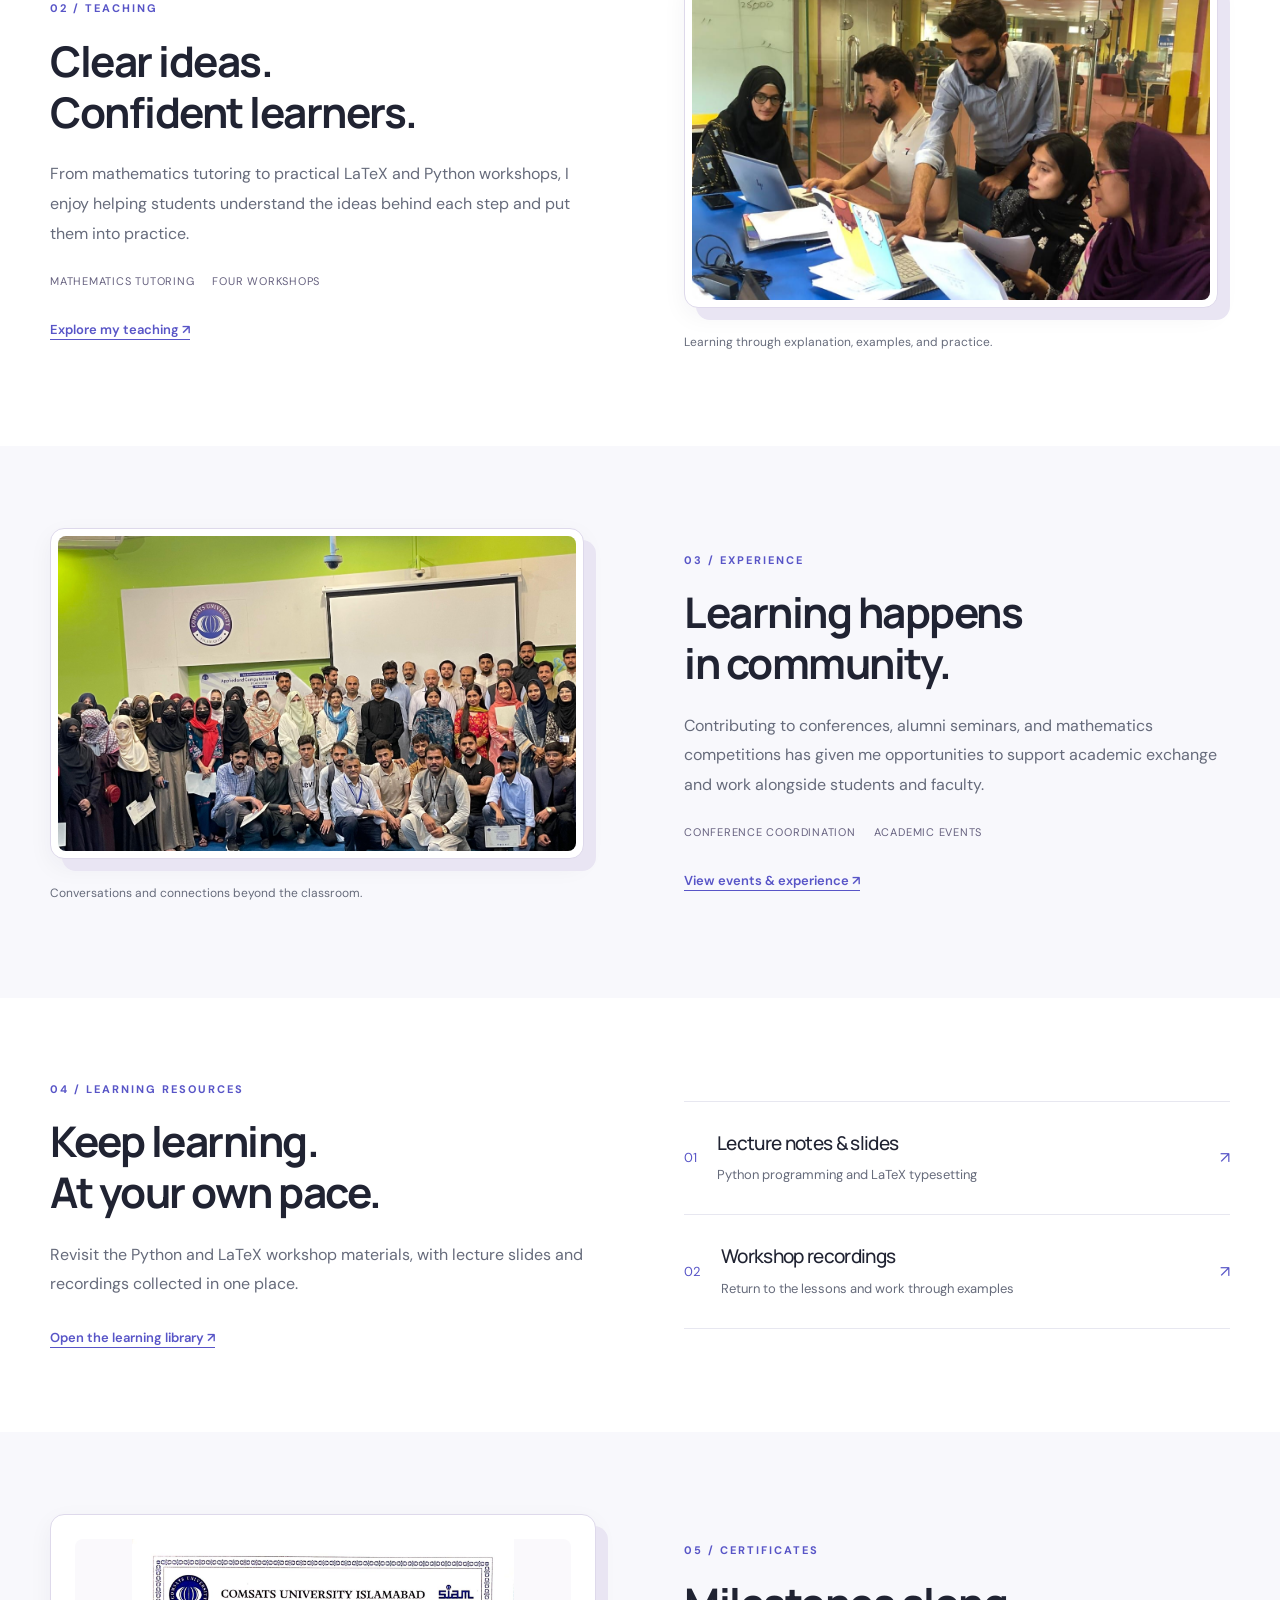
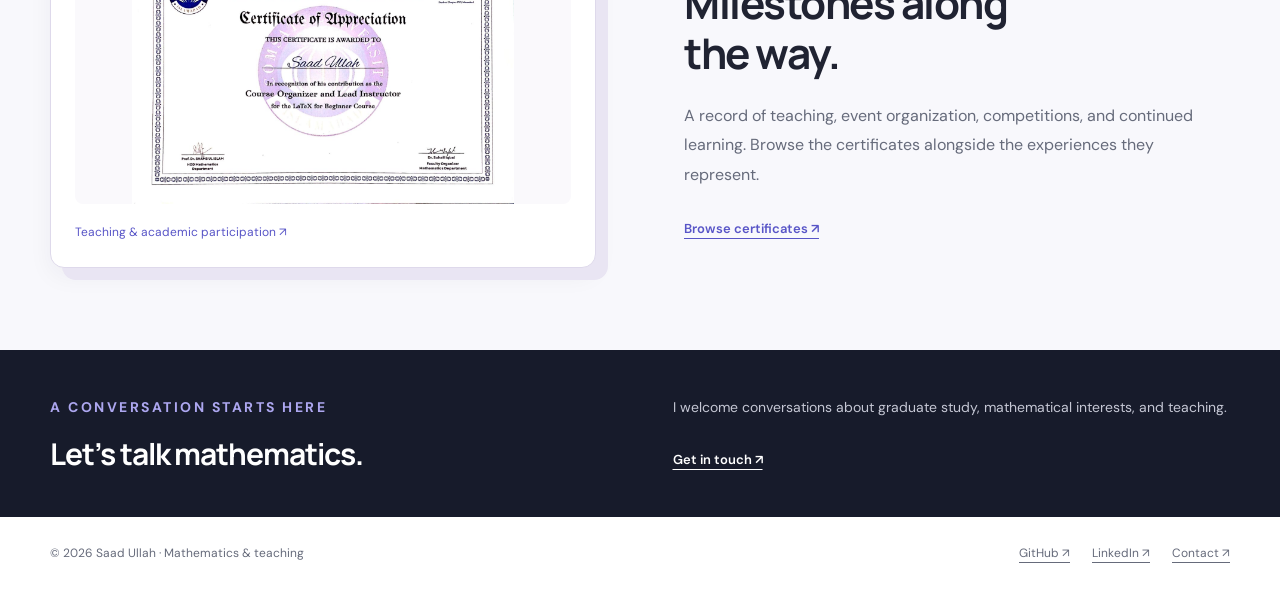
==== commit e9fdf59b: "Set homepage tab title to Saad Ullah | Mathematics Graduate" ====
--- a/index.html
+++ b/index.html
@@ -1,5 +1,5 @@
 <!doctype html>
-<html lang="en"><head><meta charset="utf-8"><meta name="viewport" content="width=device-width, initial-scale=1"><title>Mathematics, curiosity &amp; connection | Saad Ullah</title><meta name="description" content="Saad Ullah is a mathematics graduate from COMSATS University Islamabad, interested in algebraic geometry, number theory, and elliptic curve cryptography."><meta name="theme-color" content="#1c332d"><meta property="og:title" content="Mathematics, curiosity &amp; connection | Saad Ullah"><meta property="og:description" content="Saad Ullah is a mathematics graduate from COMSATS University Islamabad, interested in algebraic geometry, number theory, and elliptic curve cryptography."><meta property="og:type" content="website"><meta property="og:image" content="https://saad-ullah.pages.dev/images/profile.png"><link rel="icon" href="assets/favicon.svg" type="image/svg+xml"><link rel="stylesheet" href="assets/site.css"><script src="assets/site.js" defer></script><link rel="stylesheet" href="assets/details.css"><link rel="stylesheet" href="assets/refinement.css"><link rel="stylesheet" href="assets/refresh.css?v=20261110b"><style>
+<html lang="en"><head><meta charset="utf-8"><meta name="viewport" content="width=device-width, initial-scale=1"><title>Saad Ullah | Mathematics Graduate</title><meta name="description" content="Saad Ullah is a mathematics graduate from COMSATS University Islamabad, interested in algebraic geometry, number theory, and elliptic curve cryptography."><meta name="theme-color" content="#1c332d"><meta property="og:title" content="Mathematics, curiosity &amp; connection | Saad Ullah"><meta property="og:description" content="Saad Ullah is a mathematics graduate from COMSATS University Islamabad, interested in algebraic geometry, number theory, and elliptic curve cryptography."><meta property="og:type" content="website"><meta property="og:image" content="https://saad-ullah.pages.dev/images/profile.png"><link rel="icon" href="assets/favicon.svg" type="image/svg+xml"><link rel="stylesheet" href="assets/site.css"><script src="assets/site.js" defer></script><link rel="stylesheet" href="assets/details.css"><link rel="stylesheet" href="assets/refinement.css"><link rel="stylesheet" href="assets/refresh.css?v=20261110b"><style>
 /* Framed photographs throughout the landing page. */
 .hero-media{padding:0 14px 14px 0}
 .portrait-frame{border:7px solid #fff;border-radius:14px;box-shadow:12px 12px 0 #e9e5f3,0 8px 25px #30283f12}
--- a/assets/refresh.css
+++ b/assets/refresh.css
@@ -108,3 +108,4 @@
 .mentoring-art{width:150px;justify-self:end}
 .restored-content .mentoring-card .workshop-title{font-size:19px}
 }
+
